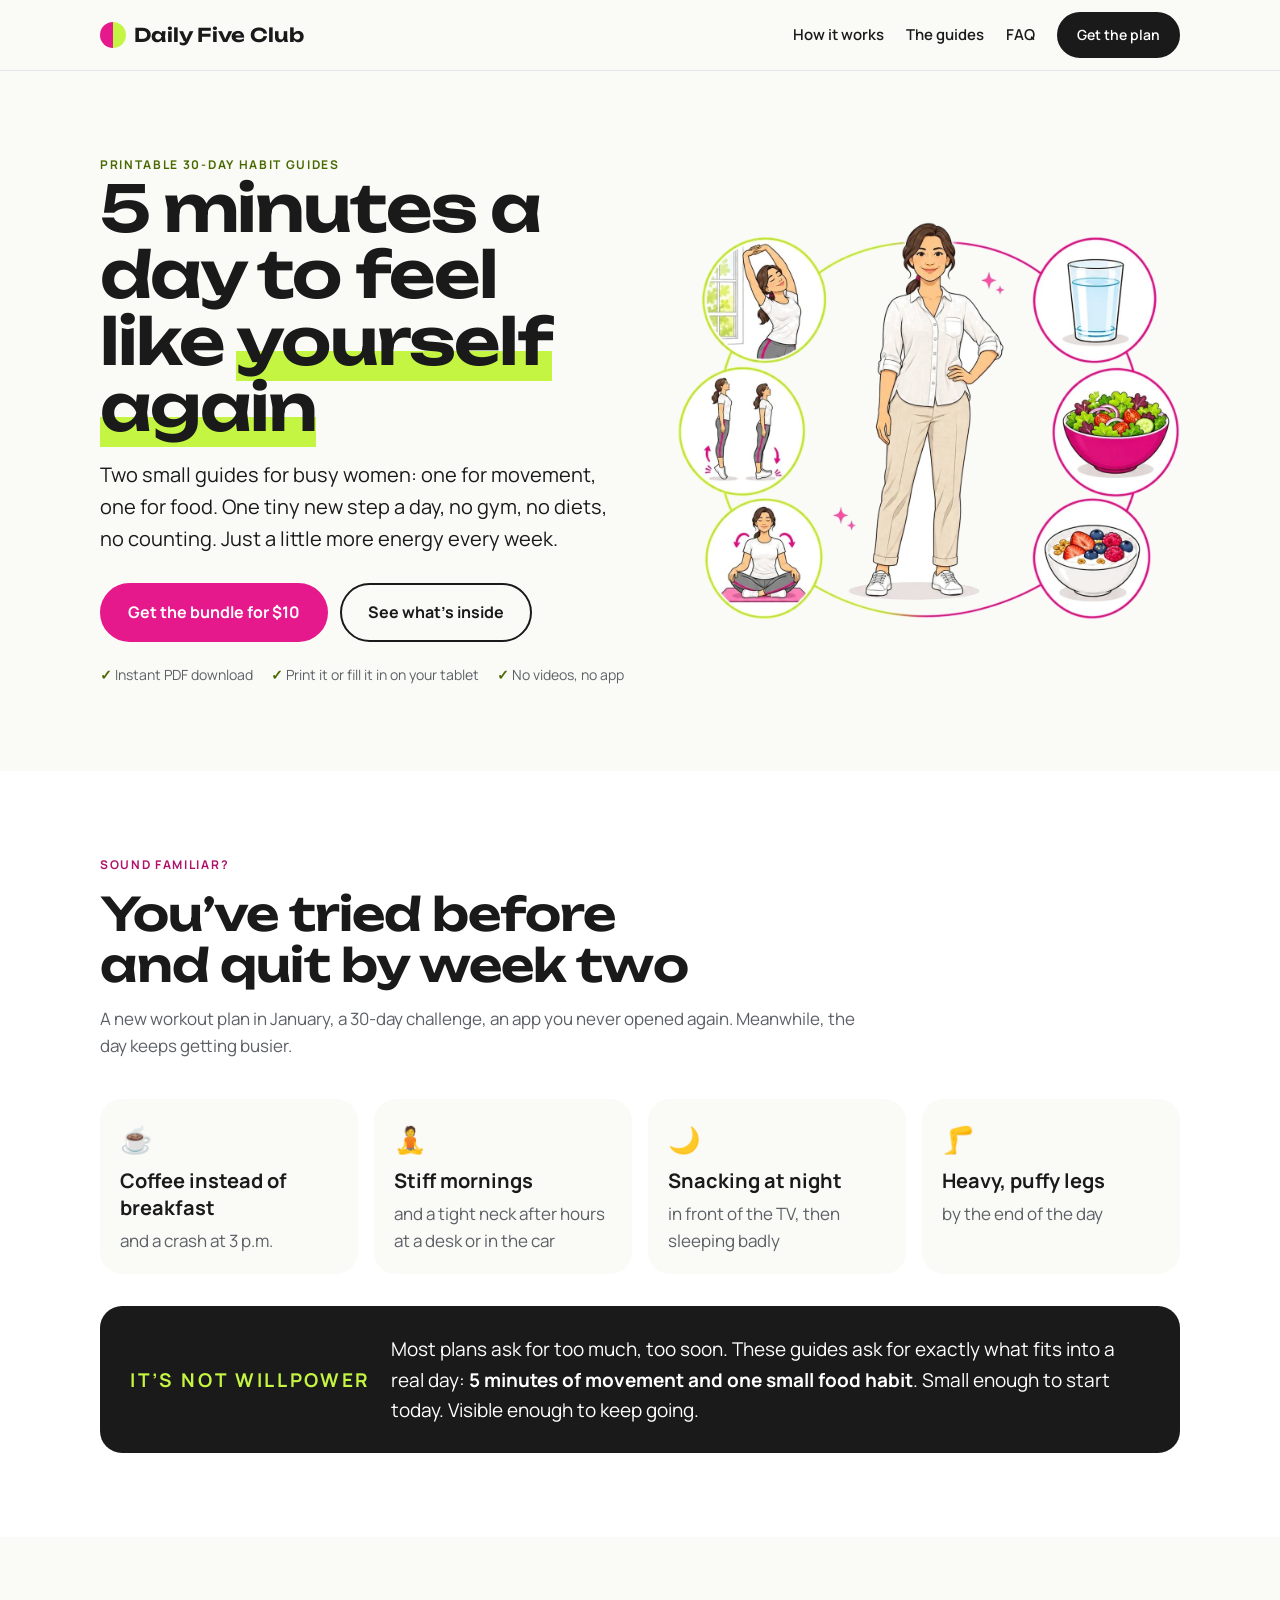
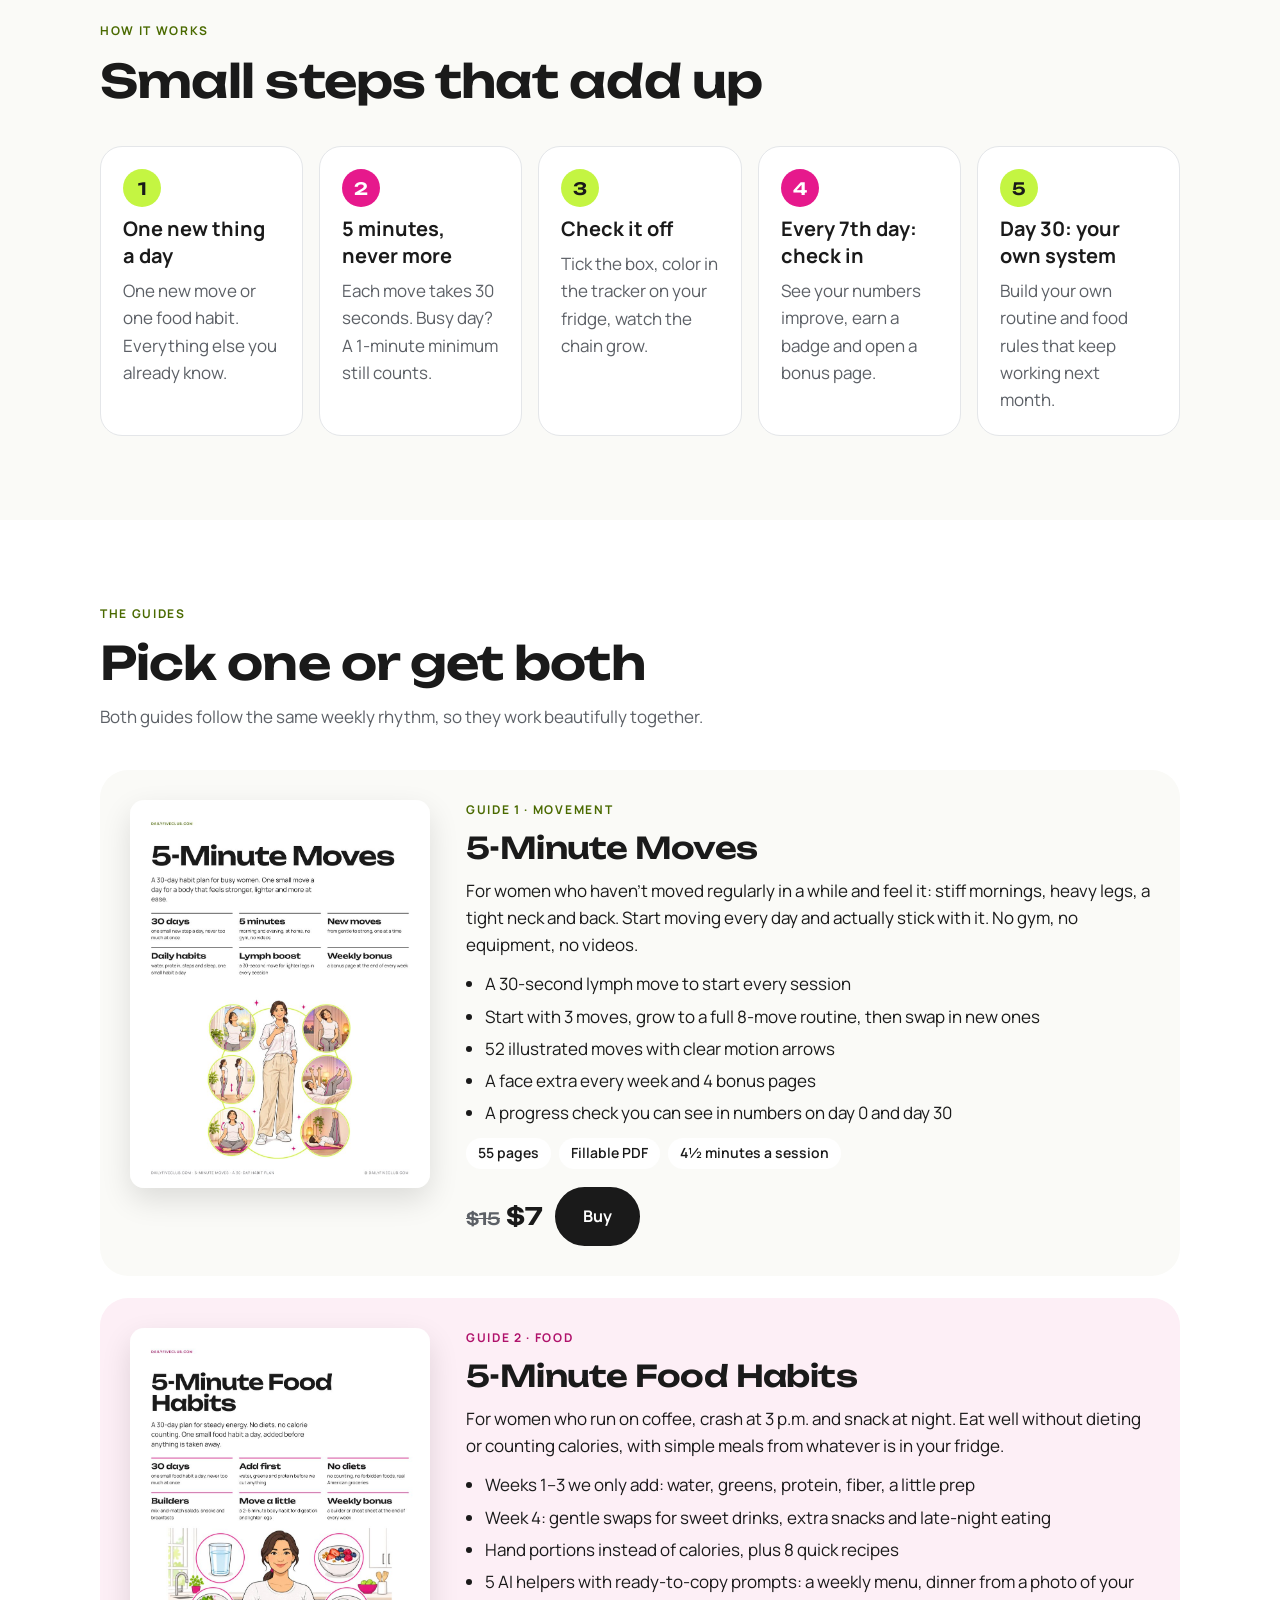
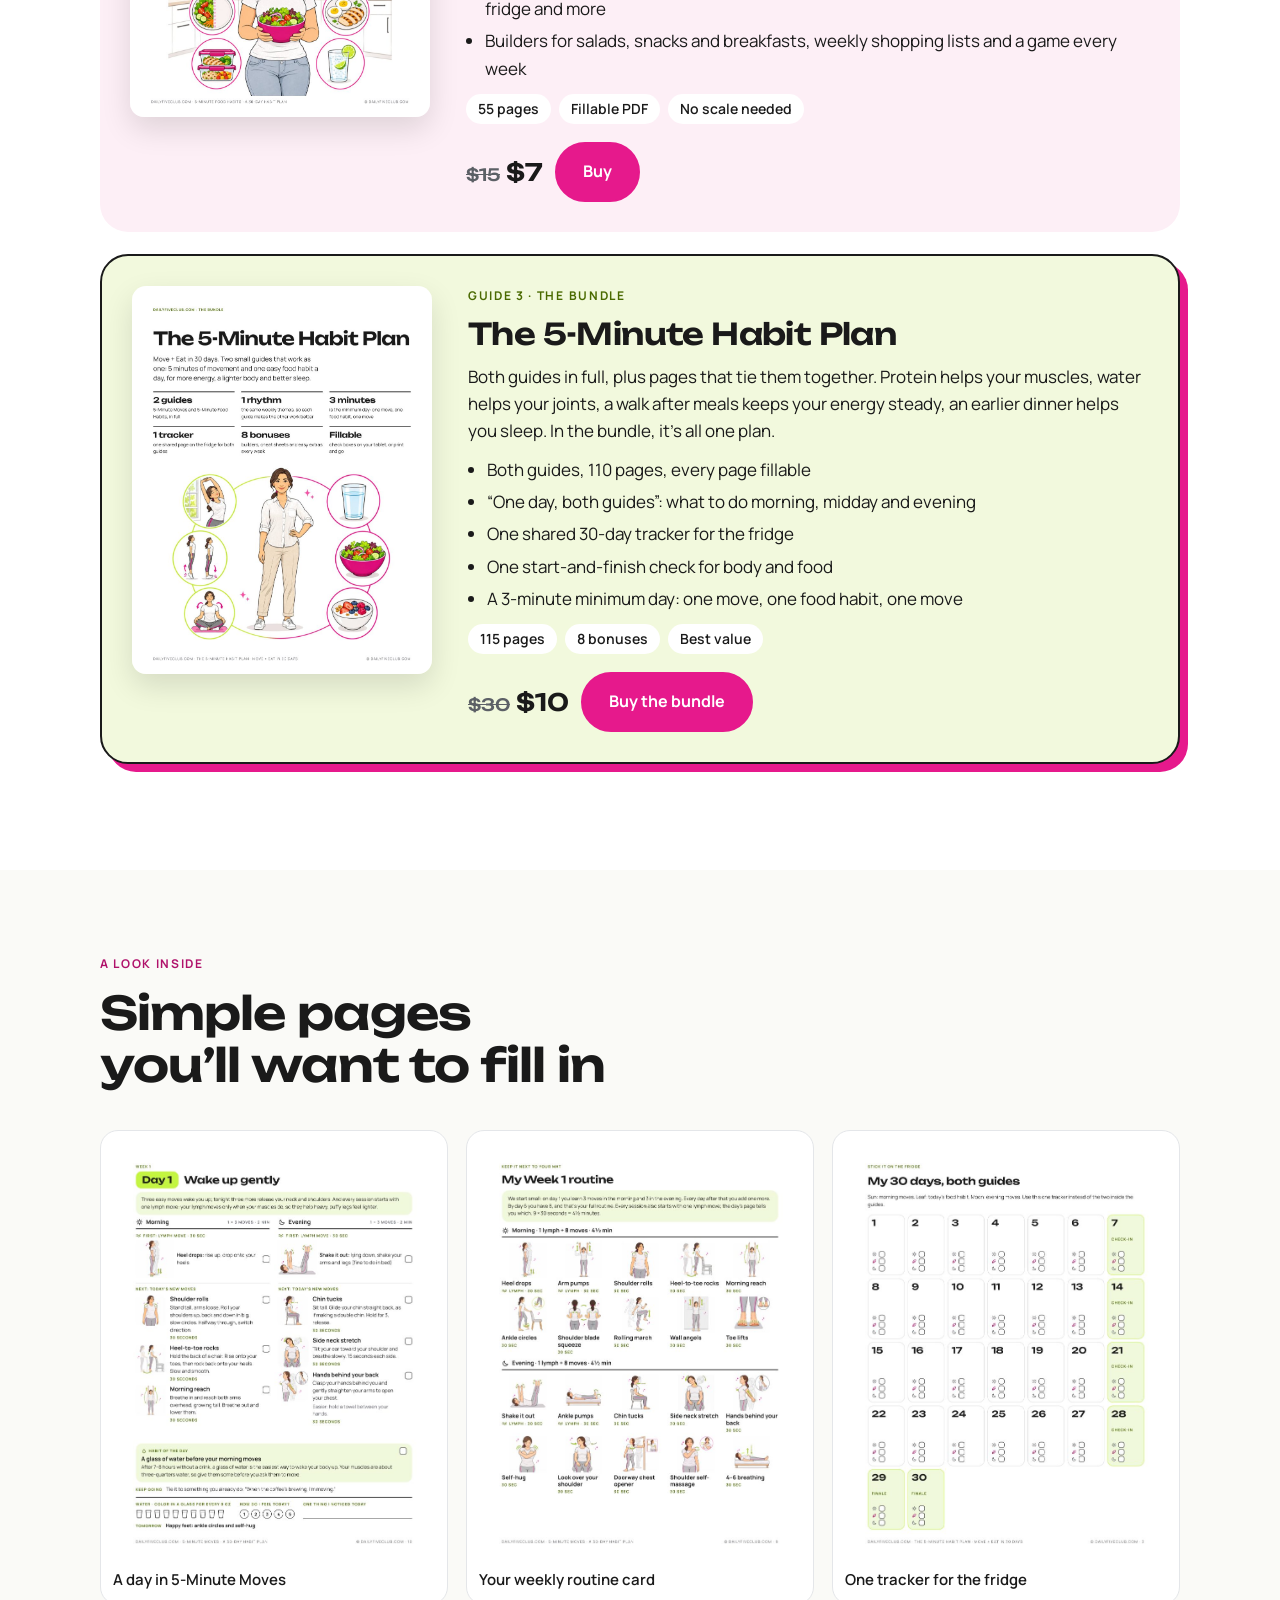
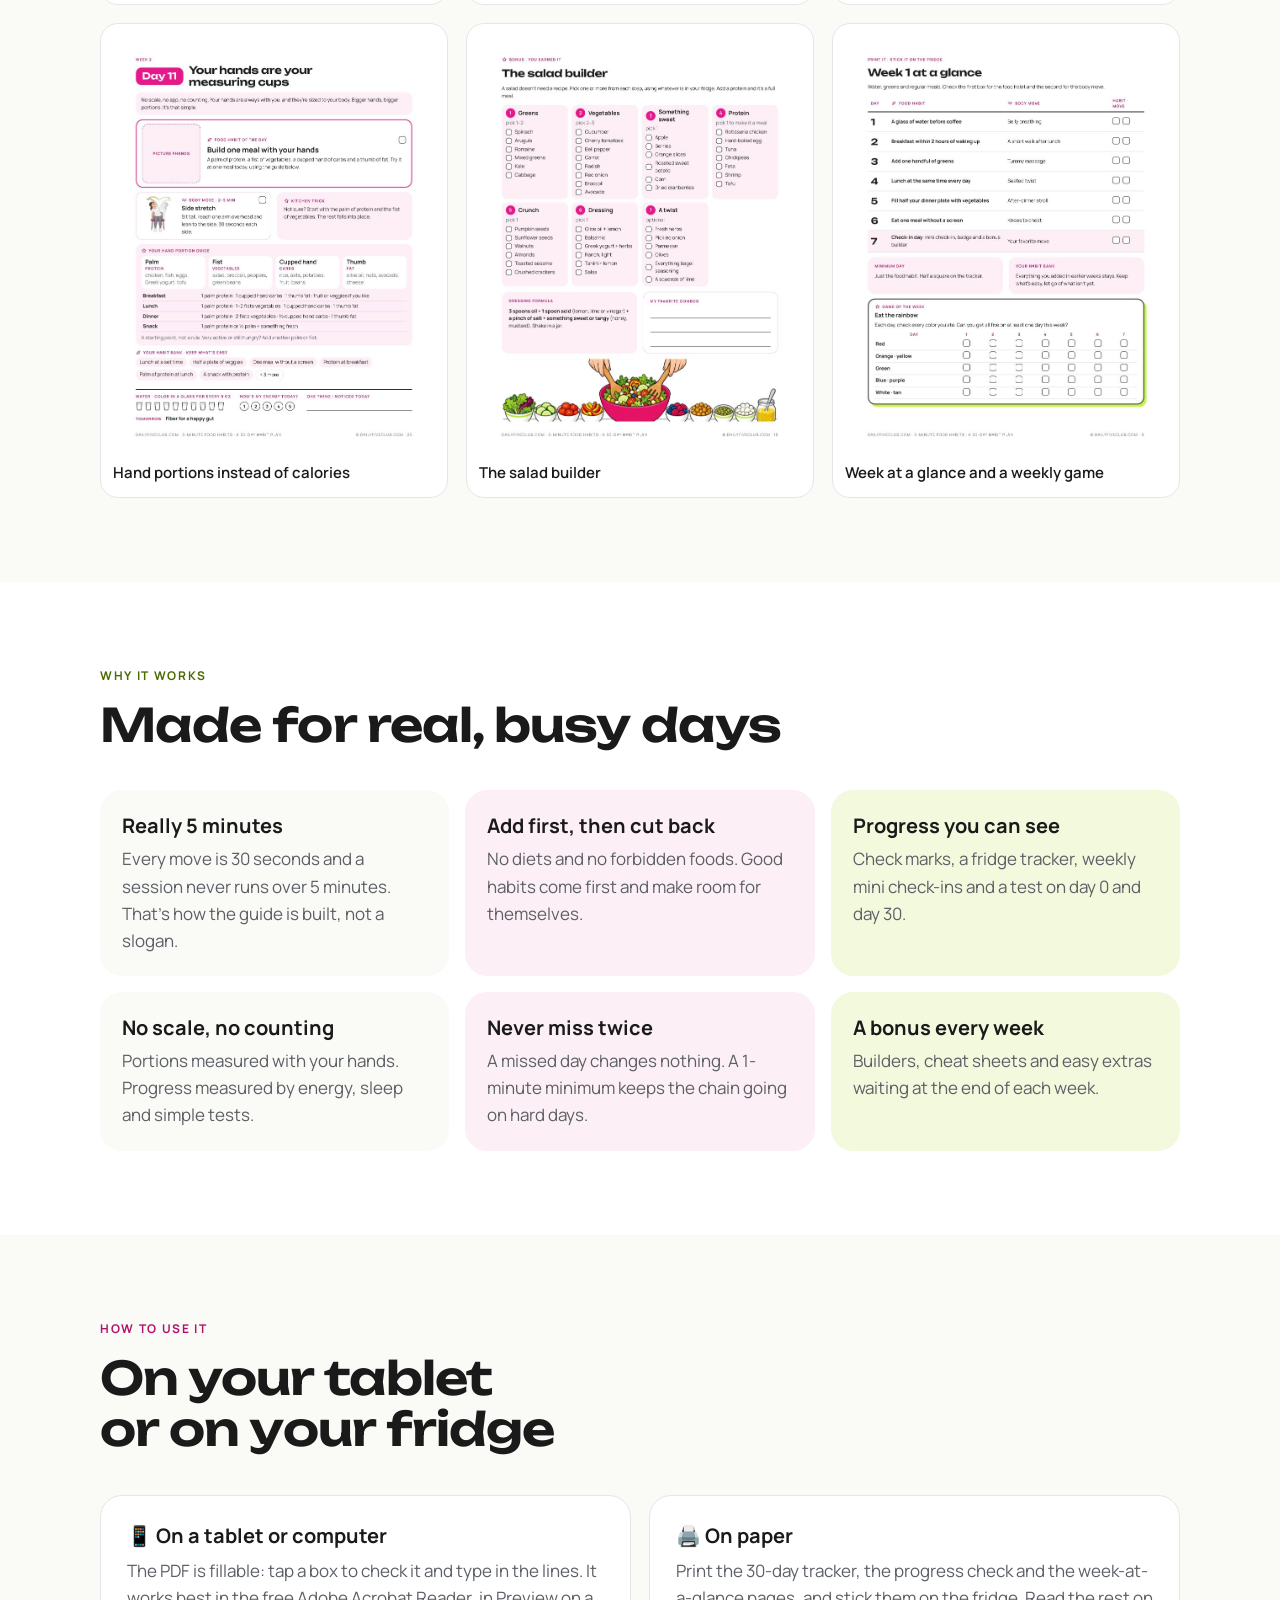
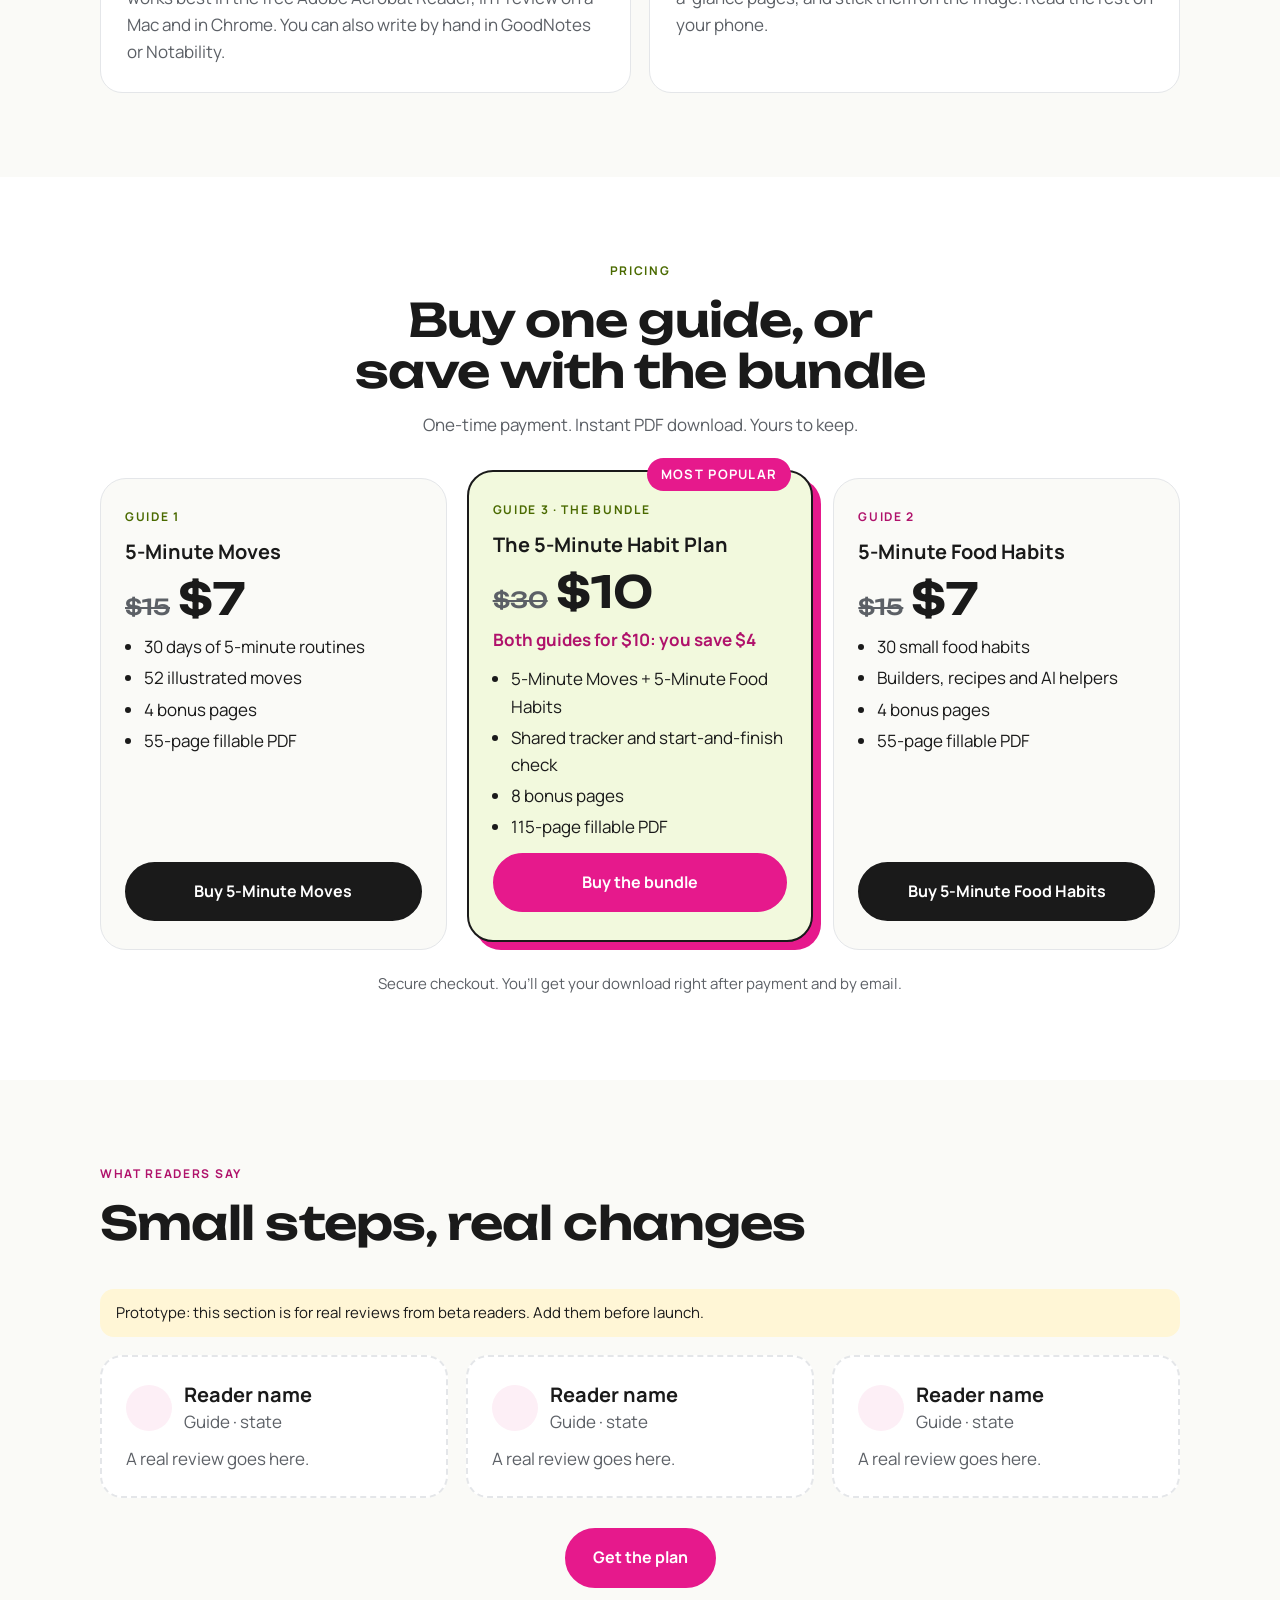
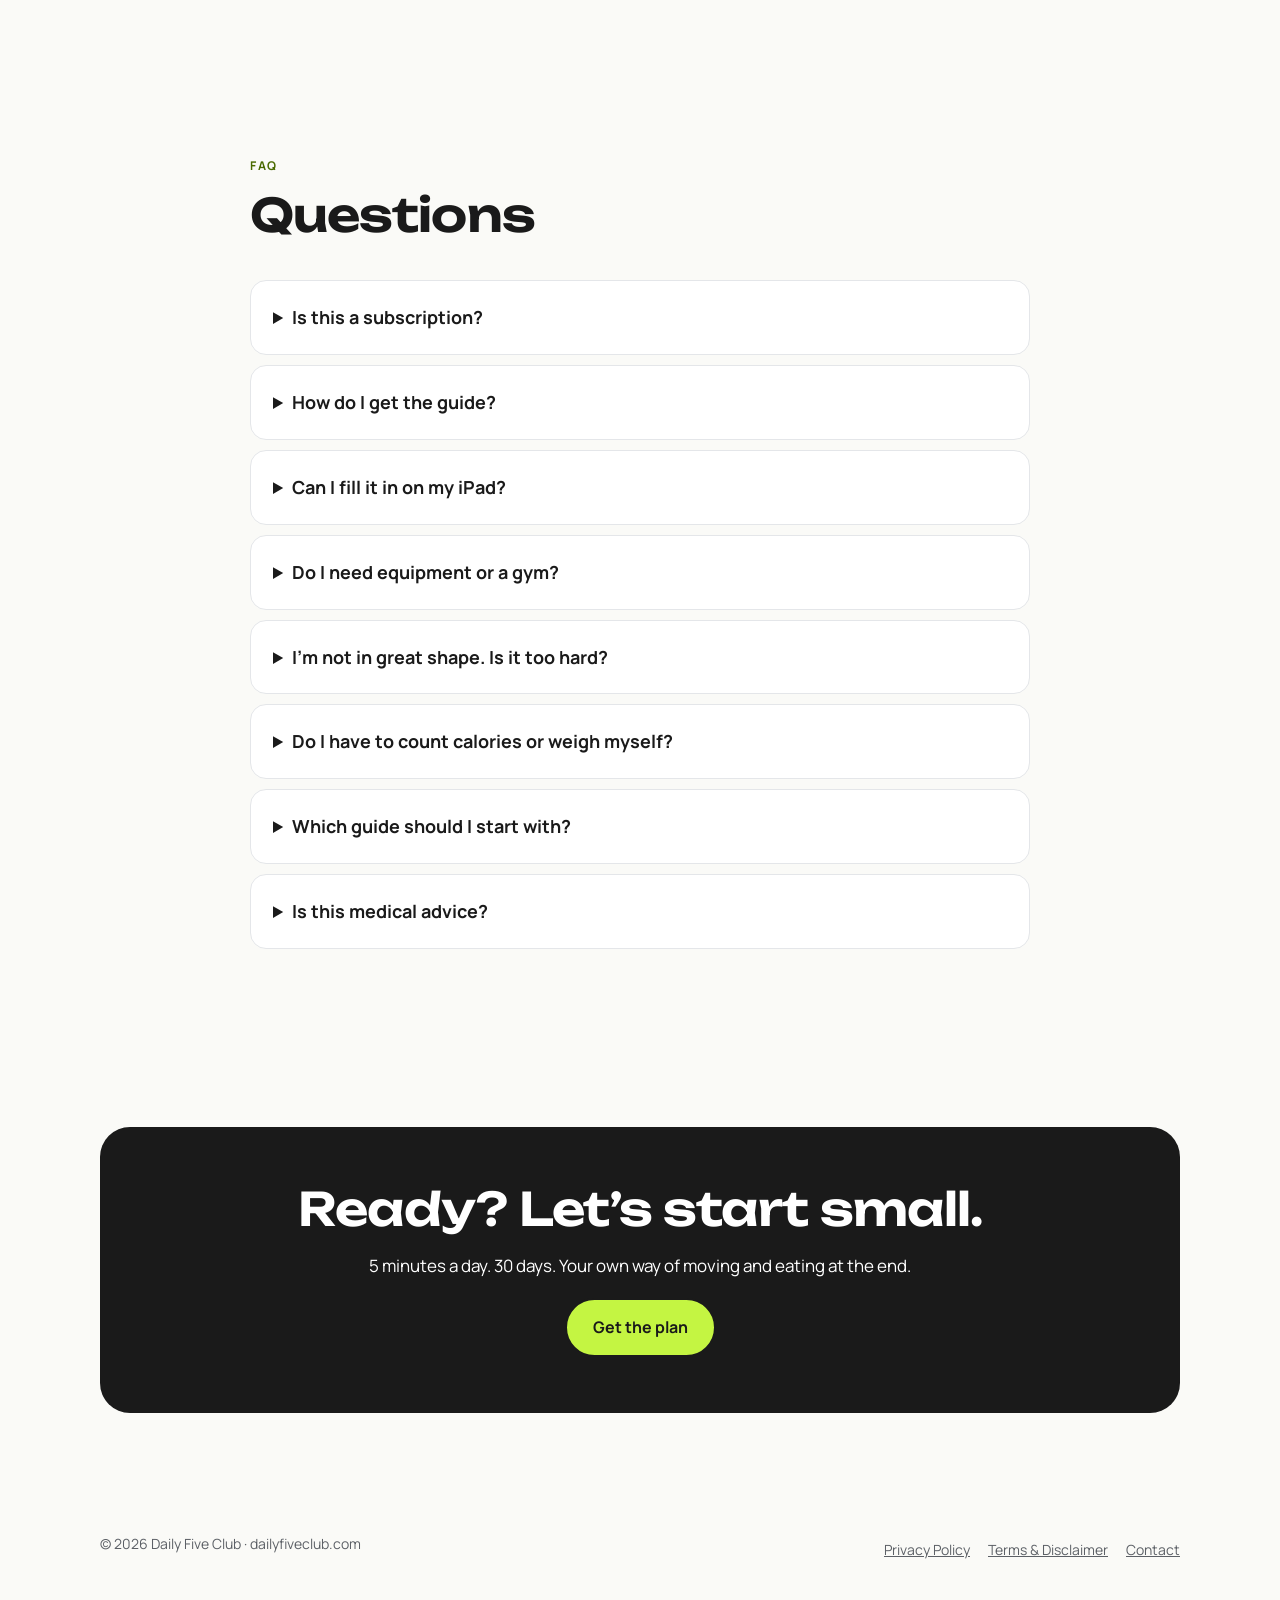
==== index.html @ 4fcf87f3 "Главная картинка на прозрачном фоне Co-Authored-By: Claude Opus 5.5 <noreply@anthropic.com>" ====
<!doctype html>
<html lang="en">
<head>
<meta charset="utf-8">
<meta name="viewport" content="width=device-width, initial-scale=1">
<title>Daily Five Club · 5 minutes a day to feel like yourself again</title>
<meta name="description" content="Printable 30-day habit guides for busy women: 5 minutes of movement and one small food habit a day. No gym, no diets, no counting. Instant PDF download.">
<meta property="og:title" content="Daily Five Club · 5 minutes a day, 30 days">
<meta property="og:description" content="Two small printable guides for busy women: one for movement, one for food. No gym, no diets, no counting.">
<meta property="og:image" content="https://dailyfiveclub.com/assets/hero.jpg">
<meta property="og:url" content="https://dailyfiveclub.com/">
<link rel="icon" href="data:image/svg+xml,%3Csvg xmlns='http://www.w3.org/2000/svg' viewBox='0 0 32 32'%3E%3Ccircle cx='16' cy='16' r='15' fill='%23C4F542'/%3E%3Cpath d='M16 1a15 15 0 0 1 0 30z' fill='%23E6198C'/%3E%3C/svg%3E">
<link rel="preconnect" href="https://fonts.googleapis.com">
<link href="https://fonts.googleapis.com/css2?family=Unbounded:wght@500;600&family=Manrope:wght@400;600;700&display=swap" rel="stylesheet">
<link rel="stylesheet" href="assets/site.css">
<script src="config.js"></script>
</head>
<body>

<header class="top">
 <div class="wrap">
  <a class="logo" href="./"><span class="dot"></span>Daily Five Club</a>
  <nav class="nav">
   <a href="#how">How it works</a>
   <a href="#guides">The guides</a>
   <a href="#faq">FAQ</a>
   <a class="btn" href="#pricing">Get the plan</a>
  </nav>
 </div>
</header>

<main>

<section class="hero">
 <div class="wrap">
  <div>
   <p class="r4">Printable 30-day habit guides</p>
   <h1>5 minutes a day to feel like <span>yourself again</span></h1>
   <p class="lead">Two small guides for busy women: one for movement, one for food. One tiny new step a day, no gym, no diets, no counting. Just a little more energy every week.</p>
   <div class="ctas">
    <a class="btn pink" href="#pricing">Get the bundle for $10</a>
    <a class="btn ghost" href="#guides">See what’s inside</a>
   </div>
   <div class="trust"><span>Instant PDF download</span><span>Print it or fill it in on your tablet</span><span>No videos, no app</span></div>
  </div>
  <img src="assets/hero.webp" alt="A smiling woman surrounded by small scenes: a morning stretch, heel drops, a glass of water, a salad and a yogurt bowl" width="1248" height="986" fetchpriority="high">
 </div>
</section>

<section class="pain">
 <div class="wrap">
  <div class="head">
   <p class="r4 pink">Sound familiar?</p>
   <h2 class="r1">You’ve tried before and quit by week two</h2>
   <p class="soft">A new workout plan in January, a 30-day challenge, an app you never opened again. Meanwhile, the day keeps getting busier.</p>
  </div>
  <div class="grid">
   <div class="pcard"><b>☕</b><p class="r2">Coffee instead of breakfast</p><p class="soft">and a crash at 3 p.m.</p></div>
   <div class="pcard"><b>🧘</b><p class="r2">Stiff mornings</p><p class="soft">and a tight neck after hours at a desk or in the car</p></div>
   <div class="pcard"><b>🌙</b><p class="r2">Snacking at night</p><p class="soft">in front of the TV, then sleeping badly</p></div>
   <div class="pcard"><b>🦵</b><p class="r2">Heavy, puffy legs</p><p class="soft">by the end of the day</p></div>
  </div>
  <div class="answer">
   <p class="r4">It’s not willpower</p>
   <p>Most plans ask for too much, too soon. These guides ask for exactly what fits into a real day: <b>5 minutes of movement and one small food habit</b>. Small enough to start today. Visible enough to keep going.</p>
  </div>
 </div>
</section>

<section id="how">
 <div class="wrap">
  <div class="head">
   <p class="r4">How it works</p>
   <h2 class="r1">Small steps that add up</h2>
  </div>
  <div class="steps">
   <div class="step"><span class="n">1</span><p class="r2">One new thing a day</p><p class="soft">One new move or one food habit. Everything else you already know.</p></div>
   <div class="step"><span class="n">2</span><p class="r2">5 minutes, never more</p><p class="soft">Each move takes 30 seconds. Busy day? A 1-minute minimum still counts.</p></div>
   <div class="step"><span class="n">3</span><p class="r2">Check it off</p><p class="soft">Tick the box, color in the tracker on your fridge, watch the chain grow.</p></div>
   <div class="step"><span class="n">4</span><p class="r2">Every 7th day: check in</p><p class="soft">See your numbers improve, earn a badge and open a bonus page.</p></div>
   <div class="step"><span class="n">5</span><p class="r2">Day 30: your own system</p><p class="soft">Build your own routine and food rules that keep working next month.</p></div>
  </div>
 </div>
</section>

<section class="guides" id="guides">
 <div class="wrap">
  <div class="head">
   <p class="r4">The guides</p>
   <h2 class="r1">Pick one or get both</h2>
   <p class="soft">Both guides follow the same weekly rhythm, so they work beautifully together.</p>
  </div>

  <article class="gcard">
   <img src="assets/cover-moves.jpg" alt="Cover of 5-Minute Moves" loading="lazy">
   <div class="body">
    <p class="r4">Guide 1 · Movement</p>
    <h3 class="r1 gtitle">5-Minute Moves</h3>
    <p>For women who haven’t moved regularly in a while and feel it: stiff mornings, heavy legs, a tight neck and back. Start moving every day and actually stick with it. No gym, no equipment, no videos.</p>
    <ul>
     <li>A 30-second lymph move to start every session</li>
     <li>Start with 3 moves, grow to a full 8-move routine, then swap in new ones</li>
     <li>52 illustrated moves with clear motion arrows</li>
     <li>A face extra every week and 4 bonus pages</li>
     <li>A progress check you can see in numbers on day 0 and day 30</li>
    </ul>
    <div class="meta"><span class="chip">55 pages</span><span class="chip">Fillable PDF</span><span class="chip">4½ minutes a session</span></div>
    <div class="actions"><span class="price"><s>$15</s>$7</span><a class="btn" href="#pricing">Buy</a></div>
   </div>
  </article>

  <article class="gcard food">
   <img src="assets/cover-food.jpg" alt="Cover of 5-Minute Food Habits" loading="lazy">
   <div class="body">
    <p class="r4 pink">Guide 2 · Food</p>
    <h3 class="r1 gtitle">5-Minute Food Habits</h3>
    <p>For women who run on coffee, crash at 3 p.m. and snack at night. Eat well without dieting or counting calories, with simple meals from whatever is in your fridge.</p>
    <ul>
     <li>Weeks 1–3 we only add: water, greens, protein, fiber, a little prep</li>
     <li>Week 4: gentle swaps for sweet drinks, extra snacks and late-night eating</li>
     <li>Hand portions instead of calories, plus 8 quick recipes</li>
     <li>5 AI helpers with ready-to-copy prompts: a weekly menu, dinner from a photo of your fridge and more</li>
     <li>Builders for salads, snacks and breakfasts, weekly shopping lists and a game every week</li>
    </ul>
    <div class="meta"><span class="chip">55 pages</span><span class="chip">Fillable PDF</span><span class="chip">No scale needed</span></div>
    <div class="actions"><span class="price"><s>$15</s>$7</span><a class="btn pink" href="#pricing">Buy</a></div>
   </div>
  </article>

  <article class="gcard bundle">
   <img src="assets/cover-bundle.jpg" alt="Cover of The 5-Minute Habit Plan bundle" loading="lazy">
   <div class="body">
    <p class="r4">Guide 3 · The bundle</p>
    <h3 class="r1 gtitle">The 5-Minute Habit Plan</h3>
    <p>Both guides in full, plus pages that tie them together. Protein helps your muscles, water helps your joints, a walk after meals keeps your energy steady, an earlier dinner helps you sleep. In the bundle, it’s all one plan.</p>
    <ul>
     <li>Both guides, 110 pages, every page fillable</li>
     <li>“One day, both guides”: what to do morning, midday and evening</li>
     <li>One shared 30-day tracker for the fridge</li>
     <li>One start-and-finish check for body and food</li>
     <li>A 3-minute minimum day: one move, one food habit, one move</li>
    </ul>
    <div class="meta"><span class="chip">115 pages</span><span class="chip">8 bonuses</span><span class="chip">Best value</span></div>
    <div class="actions"><span class="price"><s>$30</s>$10</span><a class="btn pink" href="#pricing">Buy the bundle</a></div>
   </div>
  </article>
 </div>
</section>

<section id="inside">
 <div class="wrap">
  <div class="head">
   <p class="r4 pink">A look inside</p>
   <h2 class="r1">Simple pages you’ll want to fill in</h2>
  </div>
  <div class="peek">
   <figure><img src="assets/page-moves-day.jpg" alt="A daily page from 5-Minute Moves" loading="lazy"><figcaption>A day in 5-Minute Moves</figcaption></figure>
   <figure><img src="assets/page-moves-card.jpg" alt="The weekly routine card" loading="lazy"><figcaption>Your weekly routine card</figcaption></figure>
   <figure><img src="assets/page-bundle-tracker.jpg" alt="The shared 30-day tracker" loading="lazy"><figcaption>One tracker for the fridge</figcaption></figure>
   <figure><img src="assets/page-food-hands.jpg" alt="Hand portion guide" loading="lazy"><figcaption>Hand portions instead of calories</figcaption></figure>
   <figure><img src="assets/page-food-salad.jpg" alt="The salad builder" loading="lazy"><figcaption>The salad builder</figcaption></figure>
   <figure><img src="assets/page-food-glance.jpg" alt="Week at a glance with a weekly game" loading="lazy"><figcaption>Week at a glance and a weekly game</figcaption></figure>
  </div>
 </div>
</section>

<section class="why">
 <div class="wrap">
  <div class="head">
   <p class="r4">Why it works</p>
   <h2 class="r1">Made for real, busy days</h2>
  </div>
  <div class="whygrid">
   <div class="wcard"><p class="r2">Really 5 minutes</p><p class="soft">Every move is 30 seconds and a session never runs over 5 minutes. That’s how the guide is built, not a slogan.</p></div>
   <div class="wcard"><p class="r2">Add first, then cut back</p><p class="soft">No diets and no forbidden foods. Good habits come first and make room for themselves.</p></div>
   <div class="wcard"><p class="r2">Progress you can see</p><p class="soft">Check marks, a fridge tracker, weekly mini check-ins and a test on day 0 and day 30.</p></div>
   <div class="wcard"><p class="r2">No scale, no counting</p><p class="soft">Portions measured with your hands. Progress measured by energy, sleep and simple tests.</p></div>
   <div class="wcard"><p class="r2">Never miss twice</p><p class="soft">A missed day changes nothing. A 1-minute minimum keeps the chain going on hard days.</p></div>
   <div class="wcard"><p class="r2">A bonus every week</p><p class="soft">Builders, cheat sheets and easy extras waiting at the end of each week.</p></div>
  </div>
 </div>
</section>

<section class="use">
 <div class="wrap">
  <div class="head">
   <p class="r4 pink">How to use it</p>
   <h2 class="r1">On your tablet or on your fridge</h2>
  </div>
  <div class="grid">
   <div class="card"><p class="r2">📱 On a tablet or computer</p><p class="soft">The PDF is fillable: tap a box to check it and type in the lines. It works best in the free Adobe Acrobat Reader, in Preview on a Mac and in Chrome. You can also write by hand in GoodNotes or Notability.</p></div>
   <div class="card"><p class="r2">🖨️ On paper</p><p class="soft">Print the 30-day tracker, the progress check and the week-at-a-glance pages, and stick them on the fridge. Read the rest on your phone.</p></div>
  </div>
 </div>
</section>

<section class="pricing" id="pricing">
 <div class="wrap">
  <div class="head center">
   <p class="r4">Pricing</p>
   <h2 class="r1">Buy one guide, or save with the bundle</h2>
   <p class="soft">One-time payment. Instant PDF download. Yours to keep.</p>
  </div>
  <div class="plans">
   <div class="plan">
    <p class="r4">Guide 1</p><p class="r2">5-Minute Moves</p>
    <p class="amount"><s>$15</s>$7</p>
    <ul><li>30 days of 5-minute routines</li><li>52 illustrated moves</li><li>4 bonus pages</li><li>55-page fillable PDF</li></ul>
    <a class="btn full buy" data-product="moves" href="#pricing">Buy 5-Minute Moves</a>
   </div>
   <div class="plan hit">
    <span class="badge">Most popular</span>
    <p class="r4">Guide 3 · The bundle</p><p class="r2">The 5-Minute Habit Plan</p>
    <p class="amount"><s>$30</s>$10</p>
    <p class="save">Both guides for $10: you save $4</p>
    <ul><li>5-Minute Moves + 5-Minute Food Habits</li><li>Shared tracker and start-and-finish check</li><li>8 bonus pages</li><li>115-page fillable PDF</li></ul>
    <a class="btn pink full buy" data-product="bundle" href="#pricing">Buy the bundle</a>
   </div>
   <div class="plan">
    <p class="r4 pink">Guide 2</p><p class="r2">5-Minute Food Habits</p>
    <p class="amount"><s>$15</s>$7</p>
    <ul><li>30 small food habits</li><li>Builders, recipes and AI helpers</li><li>4 bonus pages</li><li>55-page fillable PDF</li></ul>
    <a class="btn full buy" data-product="food" href="#pricing">Buy 5-Minute Food Habits</a>
   </div>
  </div>
  <p class="note" id="buy-note">Secure checkout. You’ll get your download right after payment and by email.</p>
 </div>
</section>

<section class="reviews" id="reviews">
 <div class="wrap">
  <div class="head">
   <p class="r4 pink">What readers say</p>
   <h2 class="r1">Small steps, real changes</h2>
  </div>
  <!-- ПРОТОТИП: сюда только настоящие отзывы читательниц (бета-тест). Выдуманные отзывы в США запрещены правилами FTC. -->
  <div class="proto">Prototype: this section is for real reviews from beta readers. Add them before launch.</div>
  <div class="grid">
   <div class="rcard"><div class="who"><span class="avatar"></span><div><p class="r2">Reader name</p><p class="soft">Guide · state</p></div></div><p class="soft">A real review goes here.</p></div>
   <div class="rcard"><div class="who"><span class="avatar"></span><div><p class="r2">Reader name</p><p class="soft">Guide · state</p></div></div><p class="soft">A real review goes here.</p></div>
   <div class="rcard"><div class="who"><span class="avatar"></span><div><p class="r2">Reader name</p><p class="soft">Guide · state</p></div></div><p class="soft">A real review goes here.</p></div>
  </div>
  <p class="center-cta"><a class="btn pink" href="#pricing">Get the plan</a></p>
 </div>
</section>

<section class="faq" id="faq">
 <div class="wrap narrow">
  <div class="head"><p class="r4">FAQ</p><h2 class="r1">Questions</h2></div>
  <details><summary>Is this a subscription?</summary><p>No. It’s a one-time payment. You download the PDF and it’s yours to keep.</p></details>
  <details><summary>How do I get the guide?</summary><p>Right after payment you’ll get a download link on screen and by email. Save the PDF to your phone, tablet or computer.</p></details>
  <details><summary>Can I fill it in on my iPad?</summary><p>Yes. Open the PDF in the free Adobe Acrobat Reader and tap any box to check it or any line to type. Prefer handwriting? Open it in GoodNotes or Notability.</p></details>
  <details><summary>Do I need equipment or a gym?</summary><p>No. A sturdy chair, a wall, a towel and a tennis ball are all you need.</p></details>
  <details><summary>I’m not in great shape. Is it too hard?</summary><p>It starts with three gentle moves and grows by one a day. Every strength move has an easier version, and the rule is simple: pain means stop.</p></details>
  <details><summary>Do I have to count calories or weigh myself?</summary><p>No. The food guide uses your hands to measure portions, and progress is measured by energy, sleep and simple tests. Weighing yourself is optional.</p></details>
  <details><summary>Which guide should I start with?</summary><p>If you want more energy and less stiffness, start with 5-Minute Moves. If your biggest struggle is food, start with 5-Minute Food Habits. If you want both, the bundle costs less than two guides.</p></details>
  <details><summary>Is this medical advice?</summary><p>No. If you have a health condition, an injury, diabetes or take medication, talk to your doctor before you start.</p></details>
 </div>
</section>

<section class="final">
 <div class="wrap">
  <div class="box">
   <h2 class="r1">Ready? Let’s start small.</h2>
   <p>5 minutes a day. 30 days. Your own way of moving and eating at the end.</p>
   <a class="btn lime" href="#pricing">Get the plan</a>
  </div>
 </div>
</section>

</main>

<footer class="foot">
 <div class="wrap">
  <p>© 2026 Daily Five Club · dailyfiveclub.com</p>
  <nav><a href="privacy/">Privacy Policy</a><a href="terms/">Terms &amp; Disclaimer</a><a id="contact" href="mailto:hello@dailyfiveclub.com">Contact</a></nav>
 </div>
</footer>

<script>
(function () {
  var cfg = window.DFC || { CHECKOUT: {} };
  document.querySelectorAll('.buy').forEach(function (b) {
    var url = cfg.CHECKOUT[b.dataset.product];
    if (url) { b.href = url; b.target = '_blank'; b.rel = 'noopener'; }
    else {
      b.addEventListener('click', function (e) {
        e.preventDefault();
        var n = document.getElementById('buy-note');
        n.textContent = 'Coming soon: checkout opens in a few days.';
        n.style.color = '#B0126B';
      });
    }
  });
  if (cfg.CONTACT) { var c = document.getElementById('contact'); c.href = 'mailto:' + cfg.CONTACT; }
})();
</script>
</body>
</html>
---- assets/site.css ----
/* Daily Five Club – лендинг. Роли: R1 Unbounded заголовки, R2 Manrope 700, R3 Manrope текст, R4 метка CAPS.
   Салатовый – движение, розовый – еда; вместе – бренд. */
:root {
  --ink: #1A1A1A; --soft: #5C6066; --line: #E4E6E9; --paper: #FFFFFF; --bg: #FAFAF7;
  --lime: #C4F542; --lime-tint: #F2F9DD; --lime-label: #4A6A00;
  --pink: #E6198C; --pink-tint: #FDEFF6; --pink-label: #B0126B;
  --display: 'Unbounded', 'Helvetica Neue', Arial, sans-serif;
  --body: 'Manrope', 'Helvetica Neue', Arial, sans-serif;
  --r: 22px; --wrap: 1120px;
  color-scheme: light;
}
* { box-sizing: border-box; }
html { scroll-behavior: smooth; }
body { margin: 0; background: var(--bg); color: var(--ink); font-family: var(--body); font-size: 17px; line-height: 1.6; }
img { max-width: 100%; height: auto; display: block; }
a { color: inherit; }
h1, h2, h3, p, ul, ol { margin: 0; }
.wrap { max-width: var(--wrap); margin: 0 auto; padding-left: 20px; padding-right: 20px; }
section { padding-top: 84px; padding-bottom: 84px; }

.r1 { font-family: var(--display); font-weight: 600; font-size: clamp(30px, 4.4vw, 46px); line-height: 1.12; letter-spacing: -0.02em; text-wrap: balance; }
.r2 { font-weight: 700; font-size: 20px; line-height: 1.35; }
.r4 { font-size: 12px; font-weight: 700; letter-spacing: .14em; text-transform: uppercase; color: var(--lime-label); }
.r4.pink { color: var(--pink-label); }
.soft { color: var(--soft); }
.head { display: flex; flex-direction: column; gap: 14px; margin-bottom: 40px; max-width: 760px; }

/* кнопки */
.btn { display: inline-flex; align-items: center; justify-content: center; gap: 8px; border-radius: 999px; padding: 15px 26px; font-weight: 700; font-size: 16px; text-decoration: none; border: 2px solid var(--ink); cursor: pointer; transition: transform .15s ease, box-shadow .15s ease; background: var(--ink); color: var(--paper); font-family: var(--body); }
.btn:hover { transform: translateY(-2px); box-shadow: 4px 4px 0 var(--lime); }
.btn.ghost { background: transparent; color: var(--ink); }
.btn.lime { background: var(--lime); color: var(--ink); }
.btn.pink { background: var(--pink); color: var(--paper); border-color: var(--pink); }
.btn.pink:hover { box-shadow: 4px 4px 0 var(--ink); }
.btn.full { width: 100%; }

/* шапка */
.top { position: sticky; top: 0; z-index: 20; background: rgba(250,250,247,.92); backdrop-filter: blur(8px); border-bottom: 1px solid var(--line); }
.top .wrap { display: flex; align-items: center; justify-content: space-between; gap: 16px; padding-top: 12px; padding-bottom: 12px; }
.logo { font-family: var(--display); font-weight: 600; font-size: 19px; text-decoration: none; display: inline-flex; align-items: center; gap: 8px; }
.logo .dot { width: 26px; height: 26px; border-radius: 50%; background: conic-gradient(var(--lime) 0 50%, var(--pink) 50% 100%); display: inline-block; }
.nav { display: flex; gap: 22px; align-items: center; }
.nav a { text-decoration: none; font-weight: 600; font-size: 15px; }
.nav .btn { padding: 10px 18px; font-size: 14px; }
@media (max-width: 820px) { .nav a:not(.btn) { display: none; } }

/* первый экран */
.hero .wrap { display: grid; grid-template-columns: 1.05fr 1fr; gap: 48px; align-items: center; }
.hero h1 { font-family: var(--display); font-weight: 600; font-size: clamp(38px, 5.6vw, 64px); line-height: 1.04; letter-spacing: -0.03em; }
.hero h1 span { background: linear-gradient(transparent 62%, var(--lime) 62%); }
.hero .lead { font-size: 20px; margin-top: 18px; }
.hero .ctas { display: flex; flex-wrap: wrap; gap: 12px; margin-top: 28px; }
.trust { display: flex; flex-wrap: wrap; gap: 8px 18px; margin-top: 22px; font-size: 14px; color: var(--soft); }
.trust span::before { content: "✓ "; color: var(--lime-label); font-weight: 700; }
@media (max-width: 860px) { .hero .wrap { grid-template-columns: 1fr; } }

/* боль */
.pain { background: var(--paper); }
.pain .grid { display: grid; grid-template-columns: repeat(4, 1fr); gap: 16px; }
.pcard { background: var(--bg); border-radius: var(--r); padding: 20px; display: flex; flex-direction: column; gap: 6px; }
.pcard b { font-size: 26px; }
.answer { margin-top: 32px; background: var(--ink); color: var(--paper); border-radius: var(--r); padding: 28px 30px; display: grid; grid-template-columns: auto 1fr; gap: 20px; align-items: center; }
.answer .r4 { color: var(--lime); }
.answer p { font-size: 19px; }
@media (max-width: 860px) { .pain .grid { grid-template-columns: 1fr 1fr; } .answer { grid-template-columns: 1fr; } }

/* как устроено */
.steps { display: grid; grid-template-columns: repeat(5, 1fr); gap: 16px; counter-reset: s; }
.step { background: var(--paper); border-radius: var(--r); padding: 22px; display: flex; flex-direction: column; gap: 8px; border: 1.5px solid var(--line); }
.step .n { width: 38px; height: 38px; border-radius: 50%; background: var(--lime); display: grid; place-items: center; font-family: var(--display); font-weight: 600; }
.step:nth-child(even) .n { background: var(--pink); color: var(--paper); }
@media (max-width: 980px) { .steps { grid-template-columns: 1fr 1fr; } }
@media (max-width: 560px) { .steps, .pain .grid { grid-template-columns: 1fr; } }

/* гайды */
.guides { background: var(--paper); }
.gcard { display: grid; grid-template-columns: 300px 1fr; gap: 36px; align-items: start; padding: 30px; border-radius: 28px; background: var(--bg); margin-bottom: 22px; }
.gcard.food { background: var(--pink-tint); }
.gcard.bundle { background: var(--lime-tint); border: 2.5px solid var(--ink); box-shadow: 8px 8px 0 var(--pink); }
.gcard img { border-radius: 14px; box-shadow: 0 12px 30px rgba(0,0,0,.12); }
.gcard .body { display: flex; flex-direction: column; gap: 12px; }
.gcard ul { padding-left: 1.1em; display: flex; flex-direction: column; gap: 5px; }
.gcard .meta { display: flex; flex-wrap: wrap; gap: 8px; }
.chip { background: var(--paper); border-radius: 999px; padding: 4px 12px; font-size: 14px; font-weight: 600; }
.gcard .actions { display: flex; flex-wrap: wrap; gap: 12px; align-items: center; margin-top: 6px; }
.gcard .price { font-family: var(--display); font-weight: 600; font-size: 24px; }
.gcard .price s { color: var(--soft); font-size: 17px; margin-right: 6px; font-weight: 500; }
@media (max-width: 820px) { .gcard { grid-template-columns: 1fr; } .gcard img { max-width: 280px; } }

/* внутри */
.peek { display: grid; grid-template-columns: repeat(3, 1fr); gap: 18px; }
.peek figure { margin: 0; background: var(--paper); border-radius: 18px; padding: 12px; border: 1.5px solid var(--line); display: flex; flex-direction: column; gap: 8px; }
.peek img { border-radius: 10px; }
.peek figcaption { font-size: 15px; font-weight: 600; }
@media (max-width: 820px) { .peek { grid-template-columns: 1fr 1fr; } }

/* почему работает */
.why { background: var(--paper); }
.whygrid { display: grid; grid-template-columns: repeat(3, 1fr); gap: 16px; }
.wcard { border-radius: var(--r); padding: 22px; background: var(--bg); display: flex; flex-direction: column; gap: 6px; }
.wcard:nth-child(3n+2) { background: var(--pink-tint); }
.wcard:nth-child(3n) { background: var(--lime-tint); }
@media (max-width: 820px) { .whygrid { grid-template-columns: 1fr; } }

/* как пользоваться */
.use .grid { display: grid; grid-template-columns: 1fr 1fr; gap: 18px; }
.use .card { background: var(--paper); border-radius: var(--r); padding: 26px; border: 1.5px solid var(--line); display: flex; flex-direction: column; gap: 8px; }
@media (max-width: 720px) { .use .grid { grid-template-columns: 1fr; } }

/* цены */
.pricing { background: var(--paper); }
.plans { display: grid; grid-template-columns: repeat(3, 1fr); gap: 20px; align-items: stretch; }
.plan { position: relative; border-radius: 26px; padding: 28px 24px; background: var(--bg); border: 1.5px solid var(--line); display: flex; flex-direction: column; gap: 12px; }
.plan.hit { background: var(--lime-tint); border: 2.5px solid var(--ink); box-shadow: 8px 8px 0 var(--pink); transform: translateY(-8px); }
.badge { position: absolute; top: -14px; right: 20px; background: var(--pink); color: var(--paper); font-weight: 700; font-size: 13px; letter-spacing: .1em; text-transform: uppercase; padding: 6px 14px; border-radius: 999px; }
.plan .amount { font-family: var(--display); font-weight: 600; font-size: 44px; line-height: 1; }
.plan .amount s { font-size: 22px; color: var(--soft); font-weight: 500; margin-right: 8px; }
.plan ul { padding-left: 1.1em; display: flex; flex-direction: column; gap: 4px; flex: 1; }
.plan .save { font-weight: 700; color: var(--pink-label); }
.note { margin-top: 22px; text-align: center; color: var(--soft); font-size: 15px; }
@media (max-width: 900px) { .plans { grid-template-columns: 1fr; } .plan.hit { transform: none; } }

/* отзывы */
.reviews .grid { display: grid; grid-template-columns: repeat(3, 1fr); gap: 18px; }
.rcard { background: var(--paper); border-radius: var(--r); padding: 24px; border: 2px dashed var(--line); display: flex; flex-direction: column; gap: 10px; }
.rcard .who { display: flex; gap: 12px; align-items: center; }
.avatar { width: 46px; height: 46px; border-radius: 50%; background: var(--pink-tint); }
.proto { background: #FFF6D6; border-radius: 14px; padding: 12px 16px; font-size: 15px; margin-bottom: 18px; }
@media (max-width: 820px) { .reviews .grid { grid-template-columns: 1fr; } }

/* FAQ */
.faq details { background: var(--paper); border-radius: 16px; padding: 18px 22px; margin-bottom: 10px; border: 1.5px solid var(--line); }
.faq summary { font-weight: 700; cursor: pointer; font-size: 18px; }
.faq details p { margin-top: 10px; color: var(--soft); }

/* финал и подвал */
.final { text-align: center; }
.final .box { background: var(--ink); color: var(--paper); border-radius: 30px; padding: 56px 28px; display: flex; flex-direction: column; align-items: center; gap: 18px; }
.final .r1 { color: var(--paper); }
.foot { padding: 36px 0 48px; font-size: 14px; color: var(--soft); }
.foot .wrap { display: flex; flex-wrap: wrap; justify-content: space-between; gap: 14px; }
.foot nav { display: flex; gap: 18px; flex-wrap: wrap; }

/* юридические страницы */
.legal { padding-top: 48px; }
.legal .wrap { max-width: 780px; }
.legal h1 { font-family: var(--display); font-weight: 600; font-size: 36px; margin-bottom: 8px; }
.legal h2 { font-size: 20px; margin-top: 28px; margin-bottom: 8px; }
.legal p, .legal li { color: #2E3135; margin-bottom: 10px; }
.tbd { background: #FFF6D6; padding: 0 4px; border-radius: 4px; }
.gtitle { font-size: 30px; }
.head.center { margin-left: auto; margin-right: auto; text-align: center; align-items: center; }
.center-cta { text-align: center; margin-top: 30px; }
.wrap.narrow { max-width: 820px; }

/* адаптив – доводка 12.11 */
.logo, .nav .btn, .btn { white-space: nowrap; }
@media (max-width: 420px) {
  .logo { font-size: 16px; gap: 6px; }
  .logo .dot { width: 22px; height: 22px; }
  .nav .btn { padding: 9px 14px; font-size: 13px; }
  .gcard { padding: 22px 18px; }
  .btn { white-space: normal; text-align: center; } .nav .btn { white-space: nowrap; }
}
@media (max-width: 1100px) and (min-width: 721px) {
  .steps { grid-template-columns: repeat(6, 1fr); }
  .step { grid-column: span 2; }
  .step:nth-child(4) { grid-column: 2 / 4; }
  .step:nth-child(5) { grid-column: 4 / 6; }
}
@media (max-width: 720px) and (min-width: 561px) {
  .steps { grid-template-columns: 1fr 1fr; }
  .step:nth-child(5) { grid-column: 1 / -1; }
}
@media (max-width: 820px) and (min-width: 561px) { .whygrid { grid-template-columns: 1fr 1fr; } }
@media (max-width: 900px) { .plans { max-width: 560px; margin-left: auto; margin-right: auto; } }
.foot nav a { padding: 6px 0; display: inline-block; }
.faq summary { padding: 4px 0; }
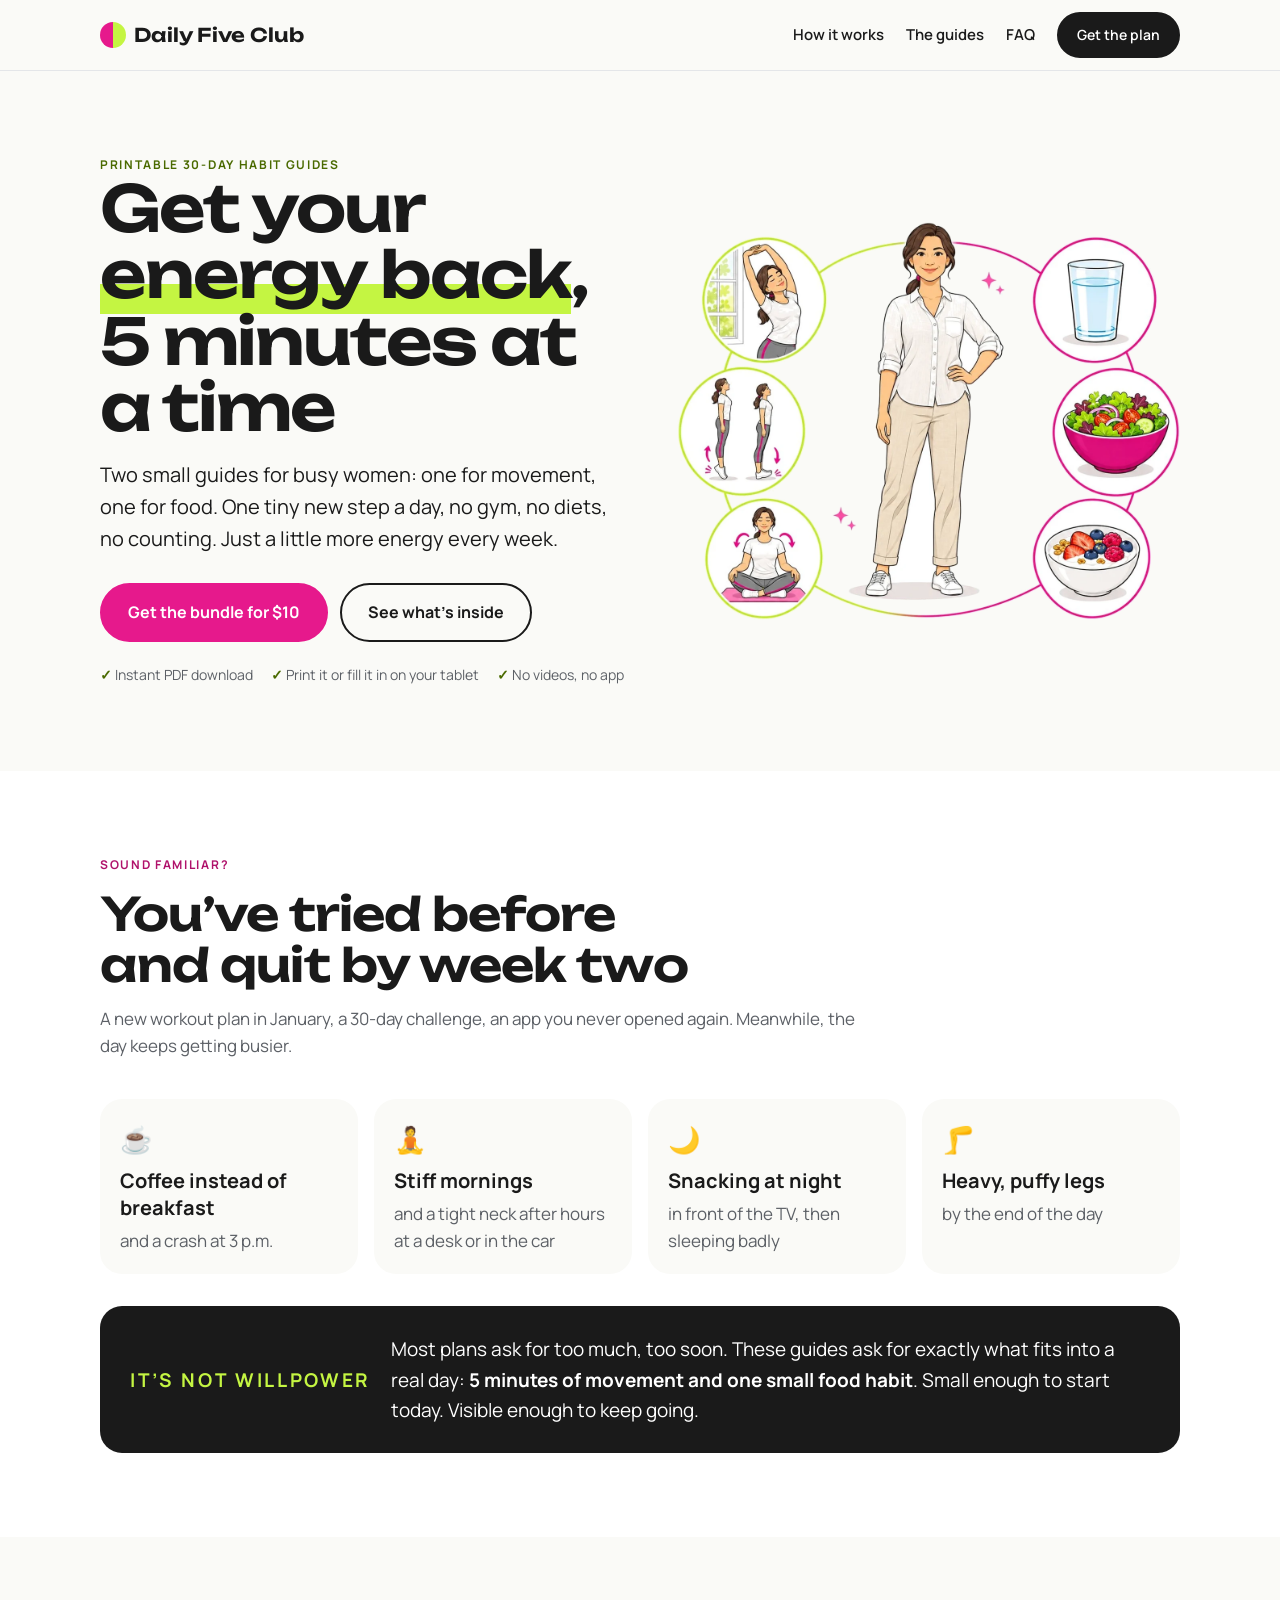
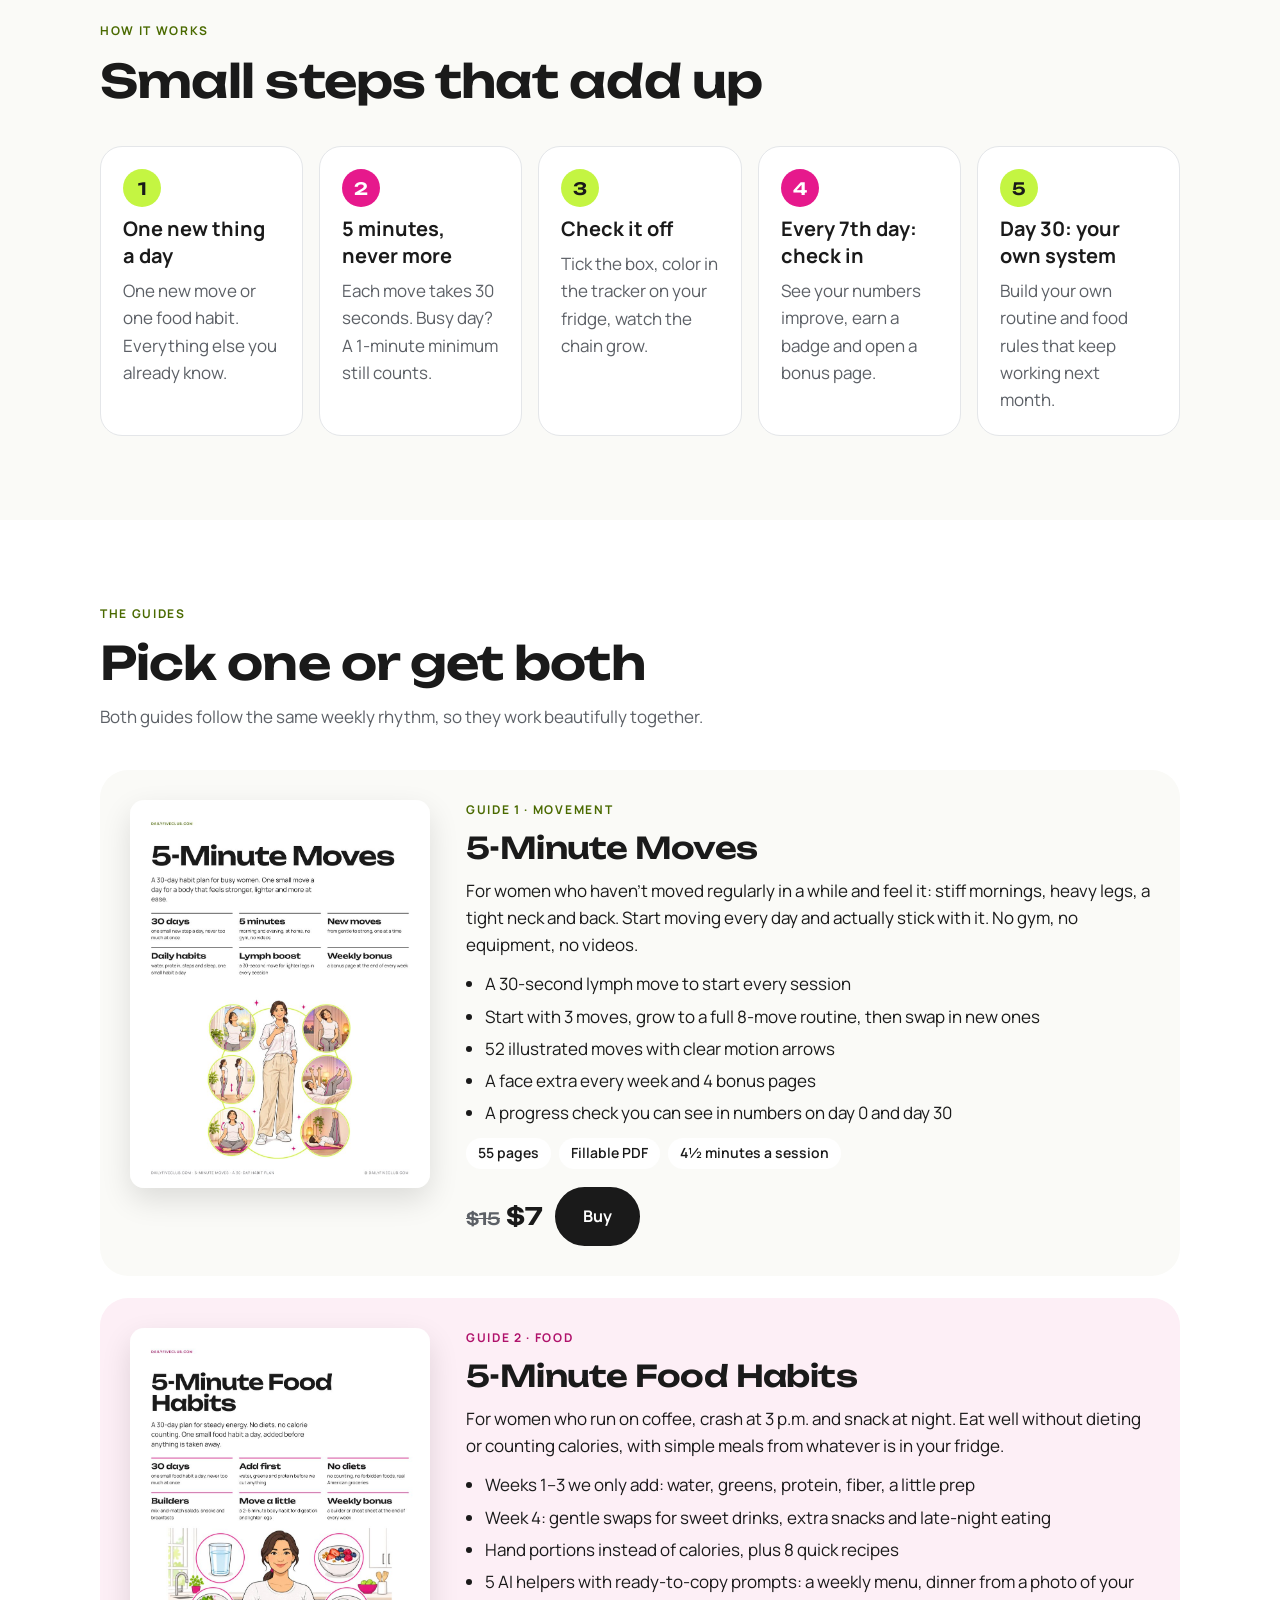
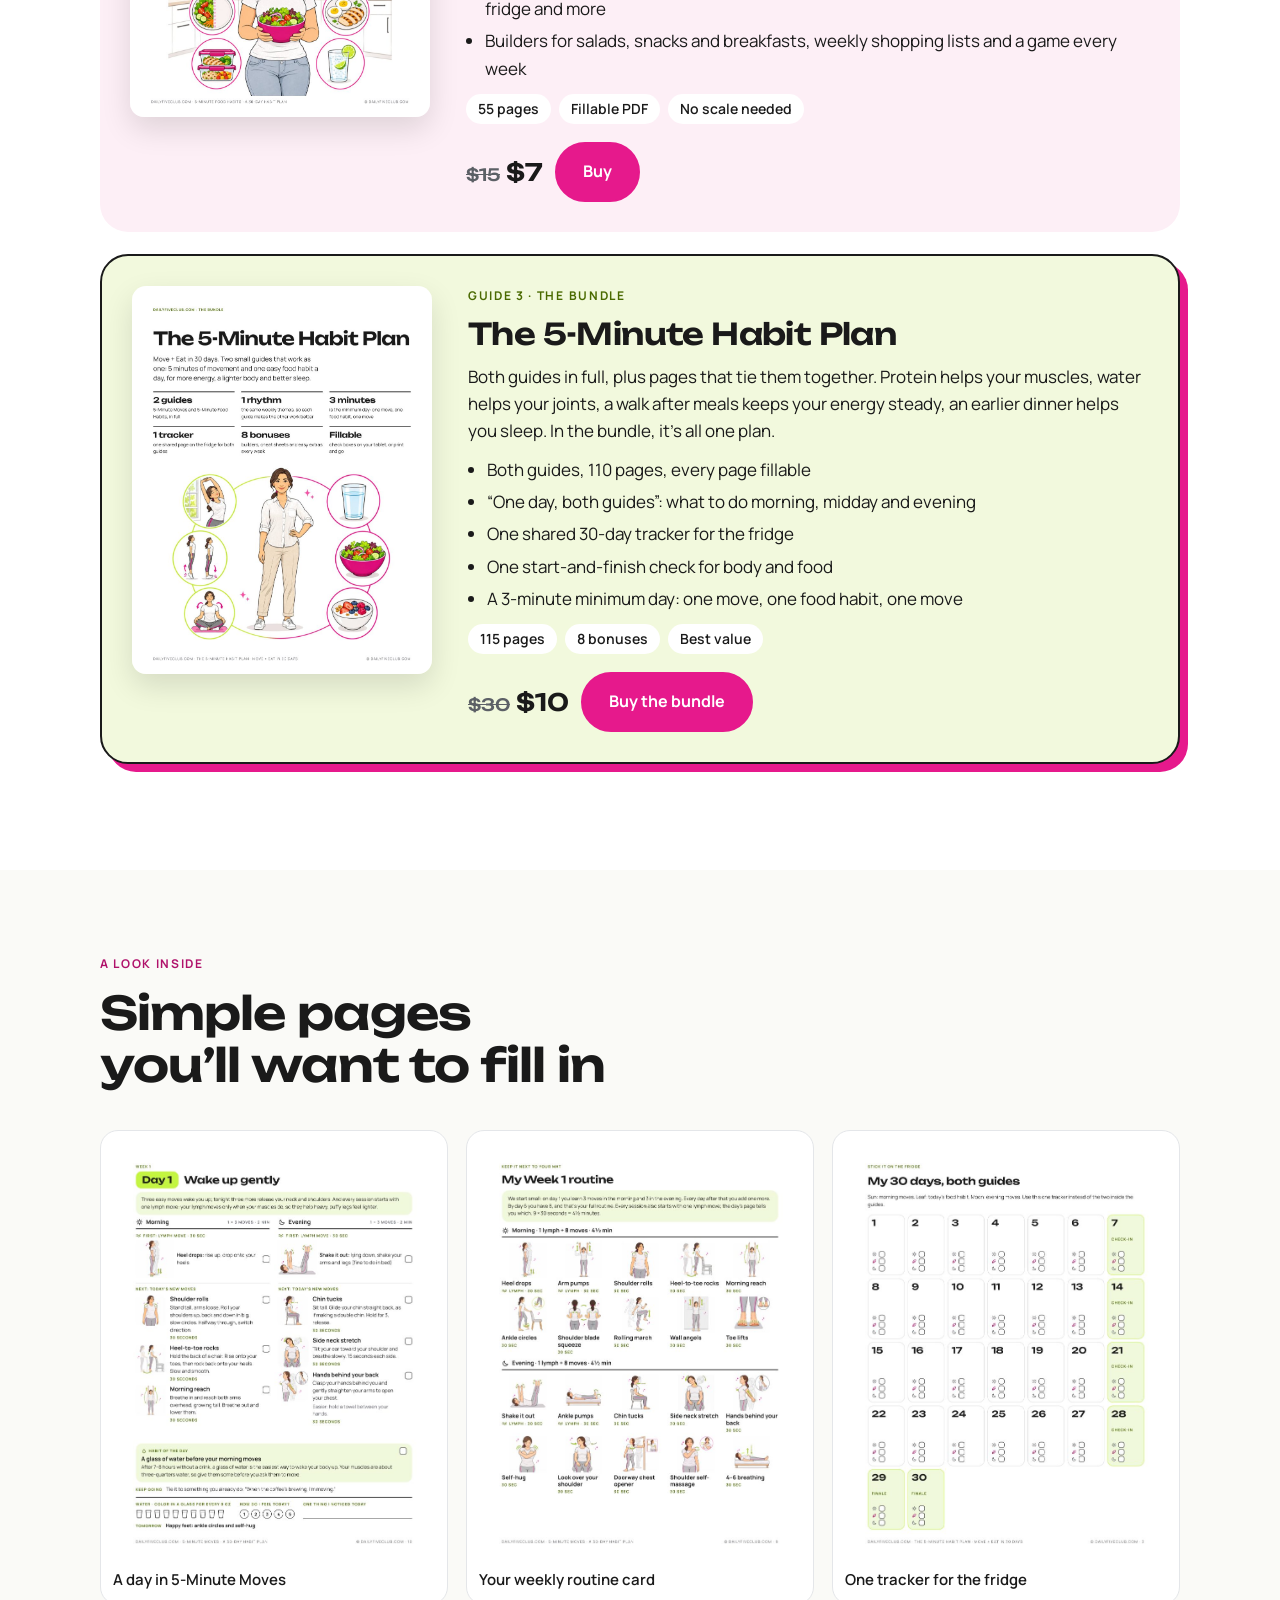
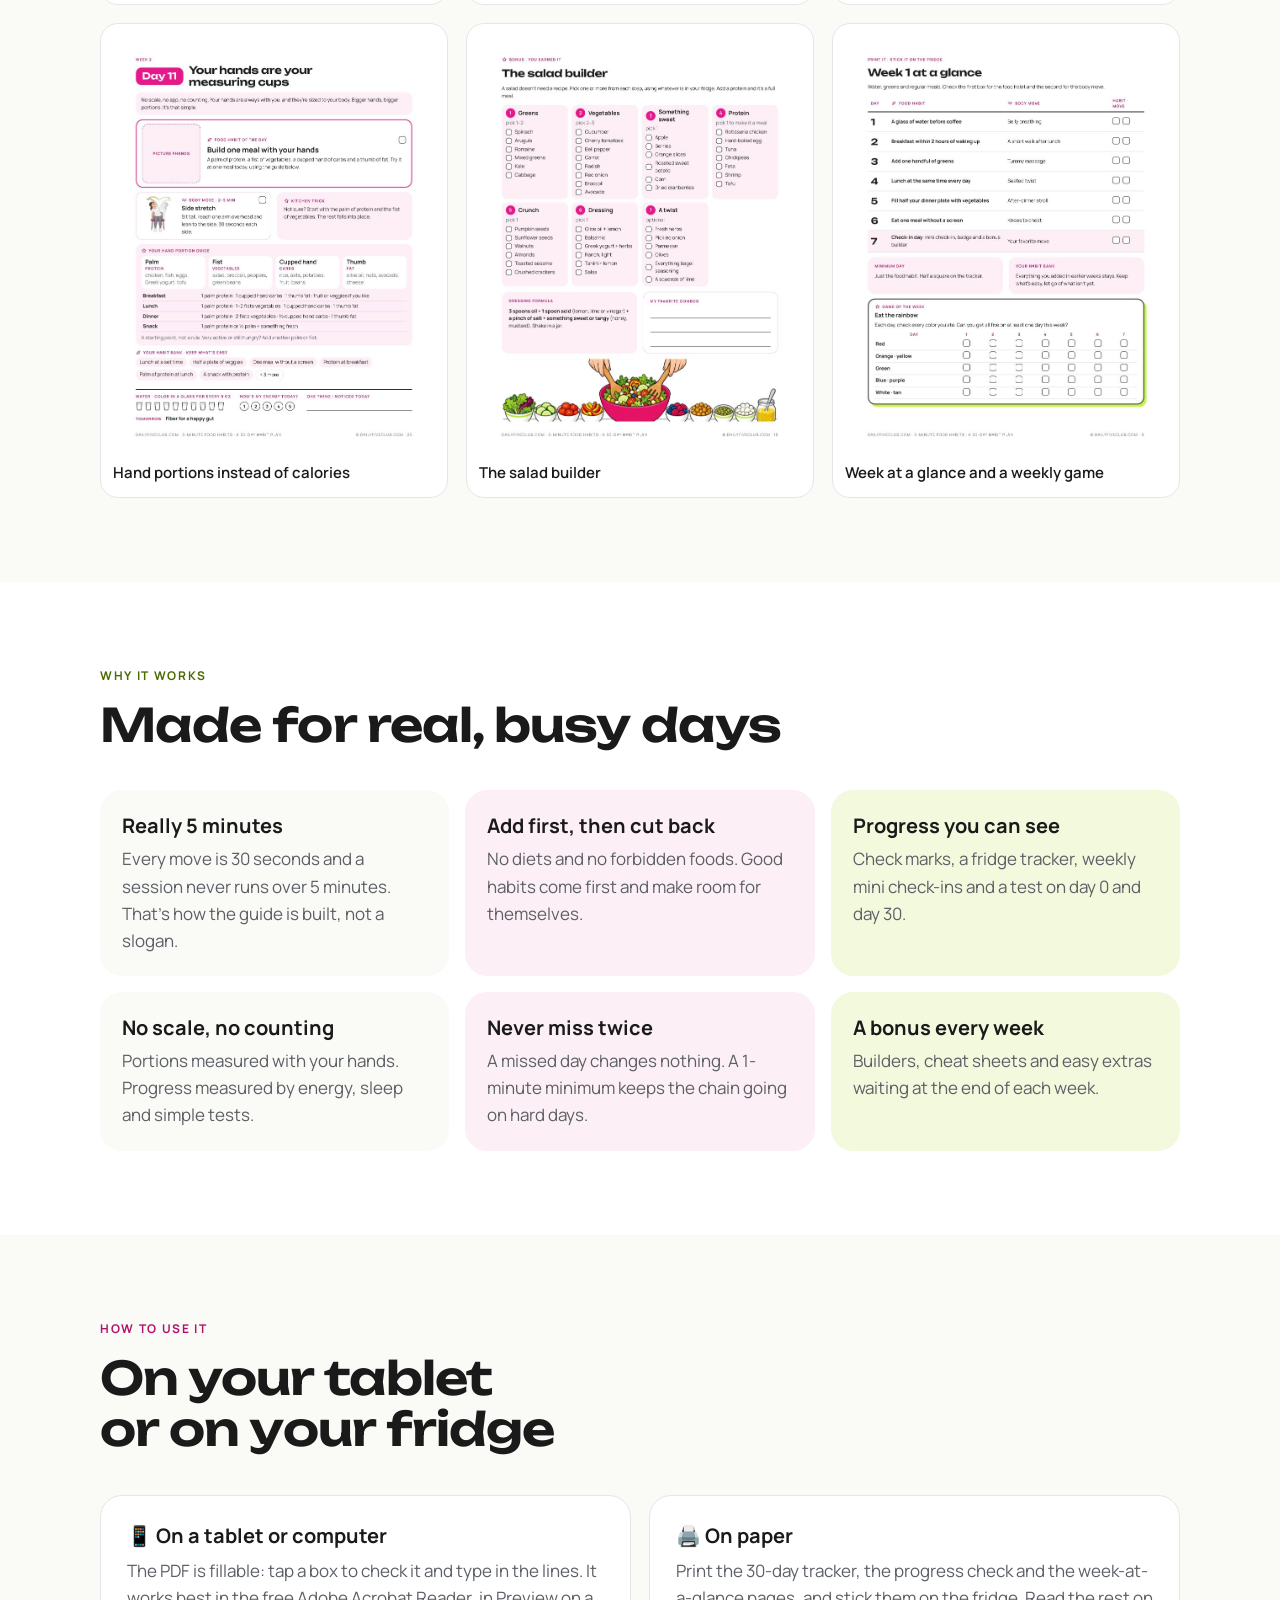
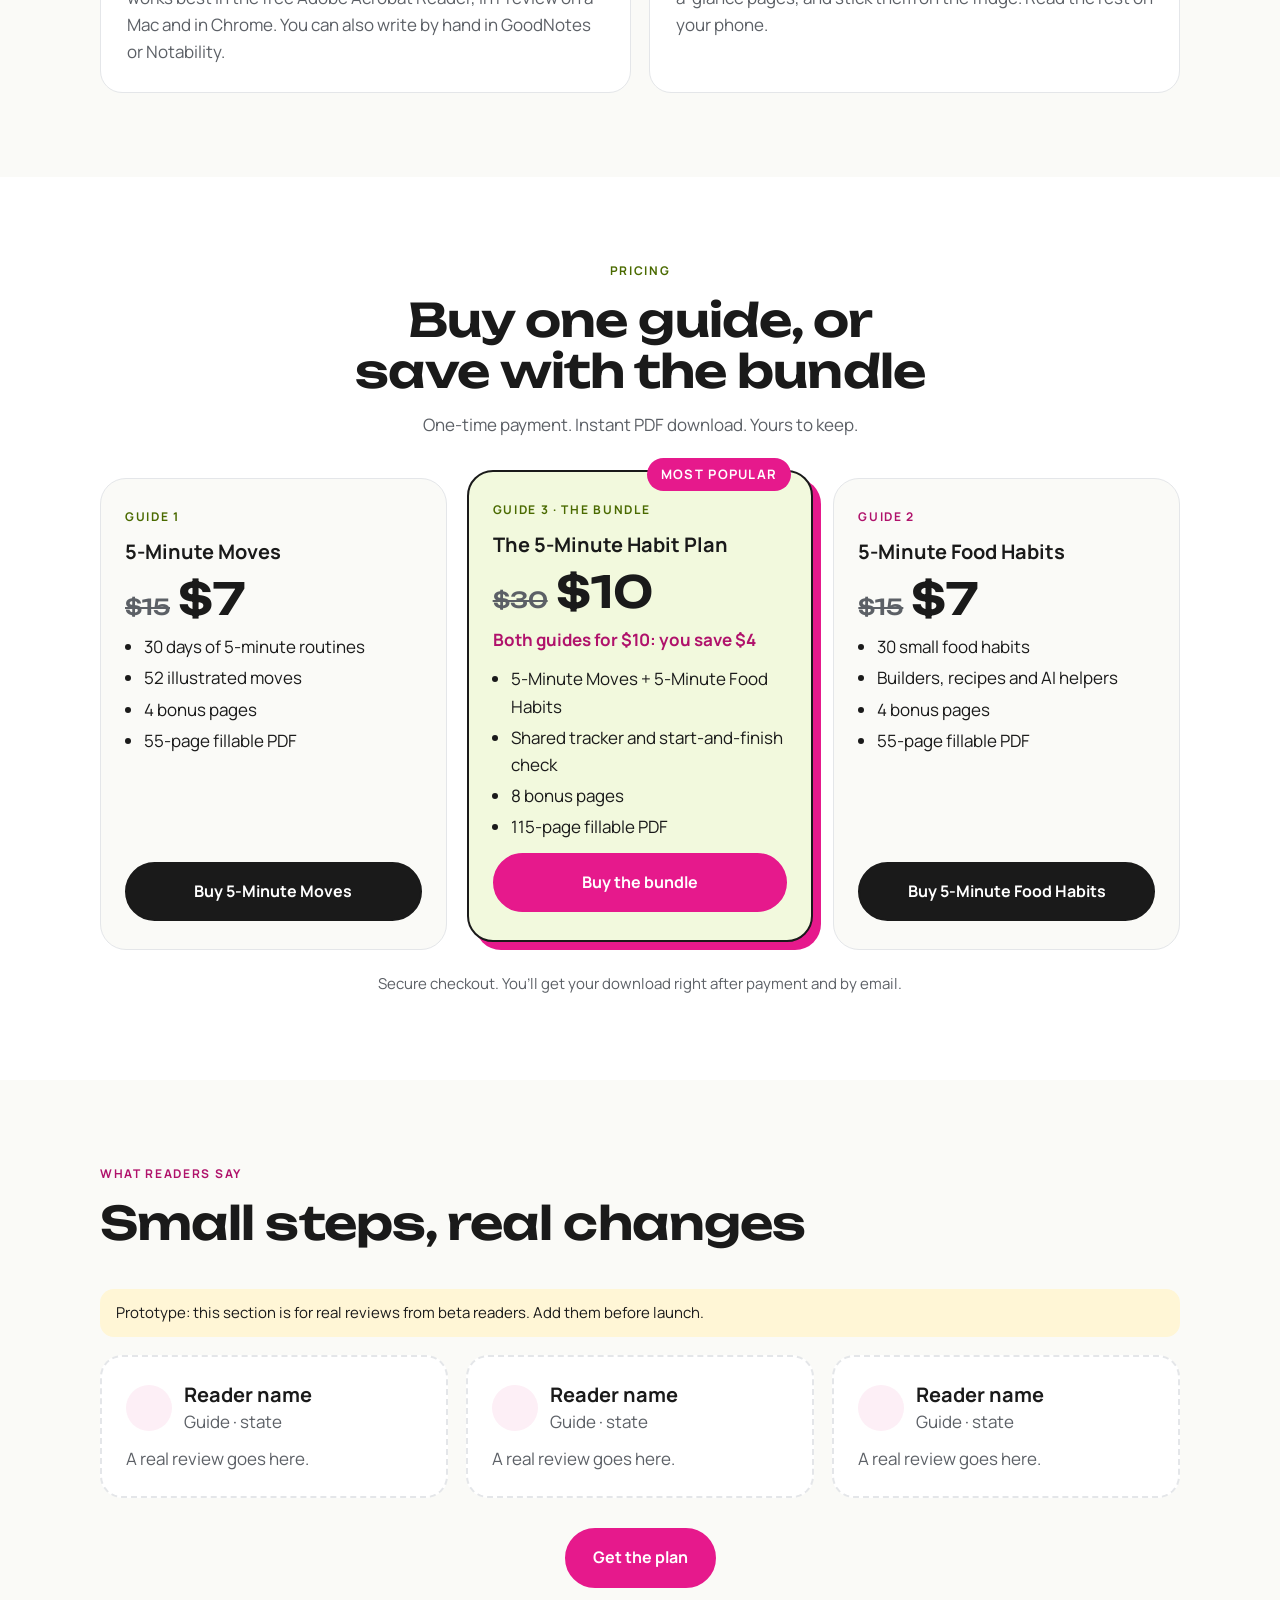
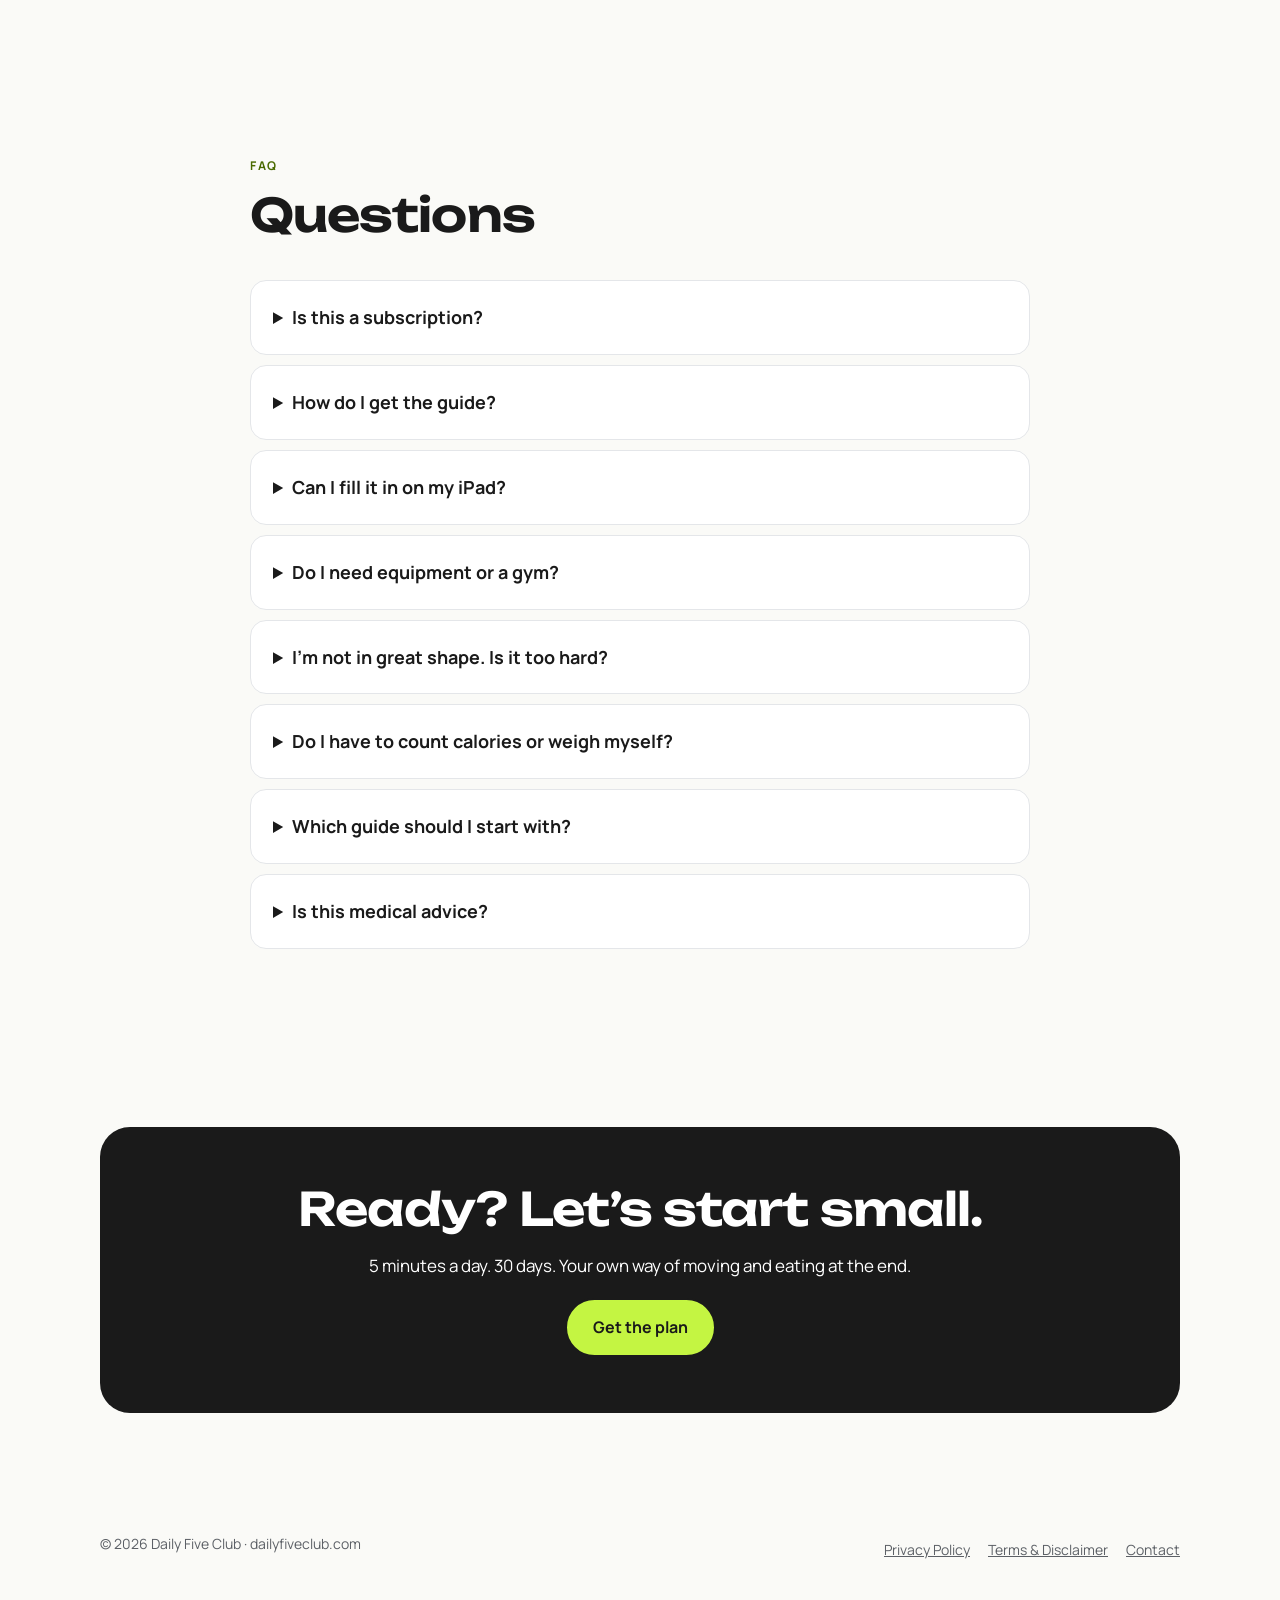
==== commit 92e5a50e: "Новый заголовок: Get your energy back Co-Authored-By: Claude Opus 5.5 <noreply@anthropic.com>" ====
--- a/index.html
+++ b/index.html
@@ -3,7 +3,7 @@
 <head>
 <meta charset="utf-8">
 <meta name="viewport" content="width=device-width, initial-scale=1">
-<title>Daily Five Club · 5 minutes a day to feel like yourself again</title>
+<title>Daily Five Club · Get your energy back, 5 minutes at a time</title>
 <meta name="description" content="Printable 30-day habit guides for busy women: 5 minutes of movement and one small food habit a day. No gym, no diets, no counting. Instant PDF download.">
 <meta property="og:title" content="Daily Five Club · 5 minutes a day, 30 days">
 <meta property="og:description" content="Two small printable guides for busy women: one for movement, one for food. No gym, no diets, no counting.">
@@ -35,7 +35,7 @@
  <div class="wrap">
   <div>
    <p class="r4">Printable 30-day habit guides</p>
-   <h1>5 minutes a day to feel like <span>yourself again</span></h1>
+   <h1>Get your <span>energy back</span>, 5 minutes at a time</h1>
    <p class="lead">Two small guides for busy women: one for movement, one for food. One tiny new step a day, no gym, no diets, no counting. Just a little more energy every week.</p>
    <div class="ctas">
     <a class="btn pink" href="#pricing">Get the bundle for $10</a>
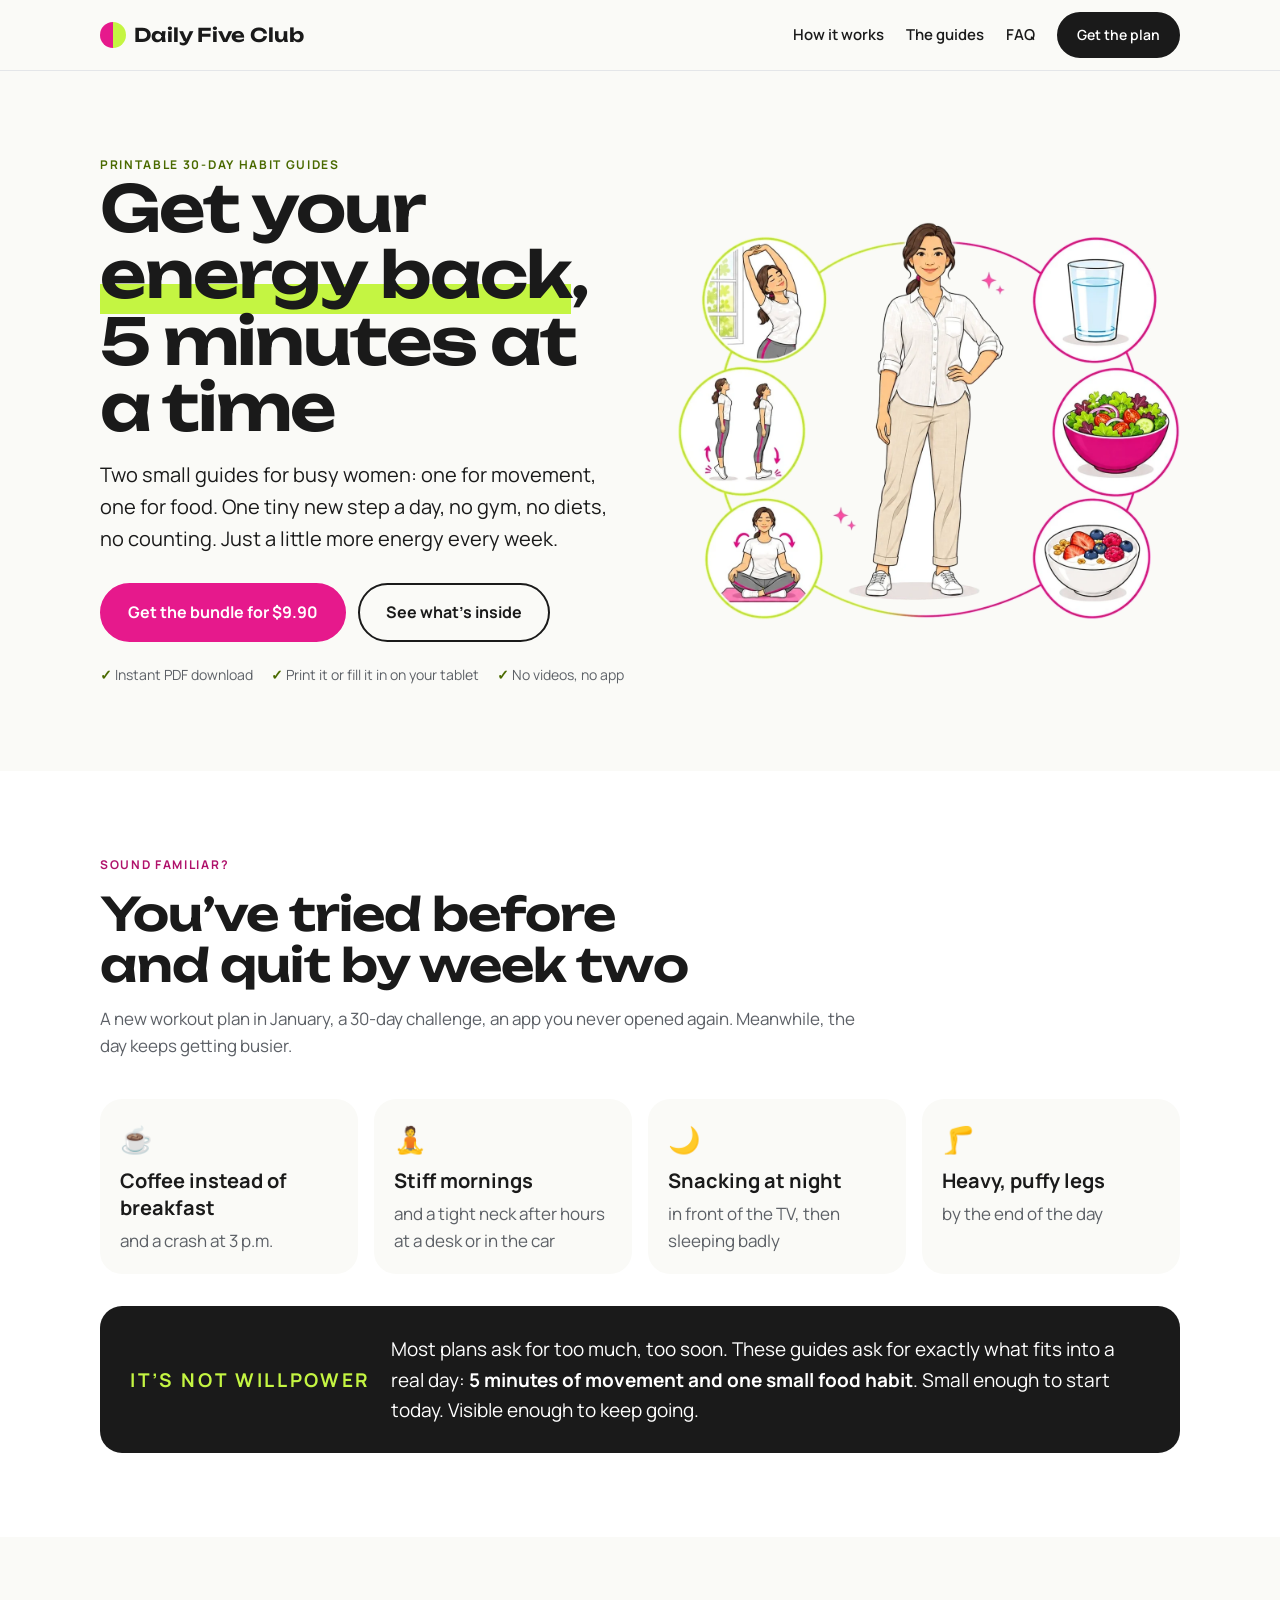
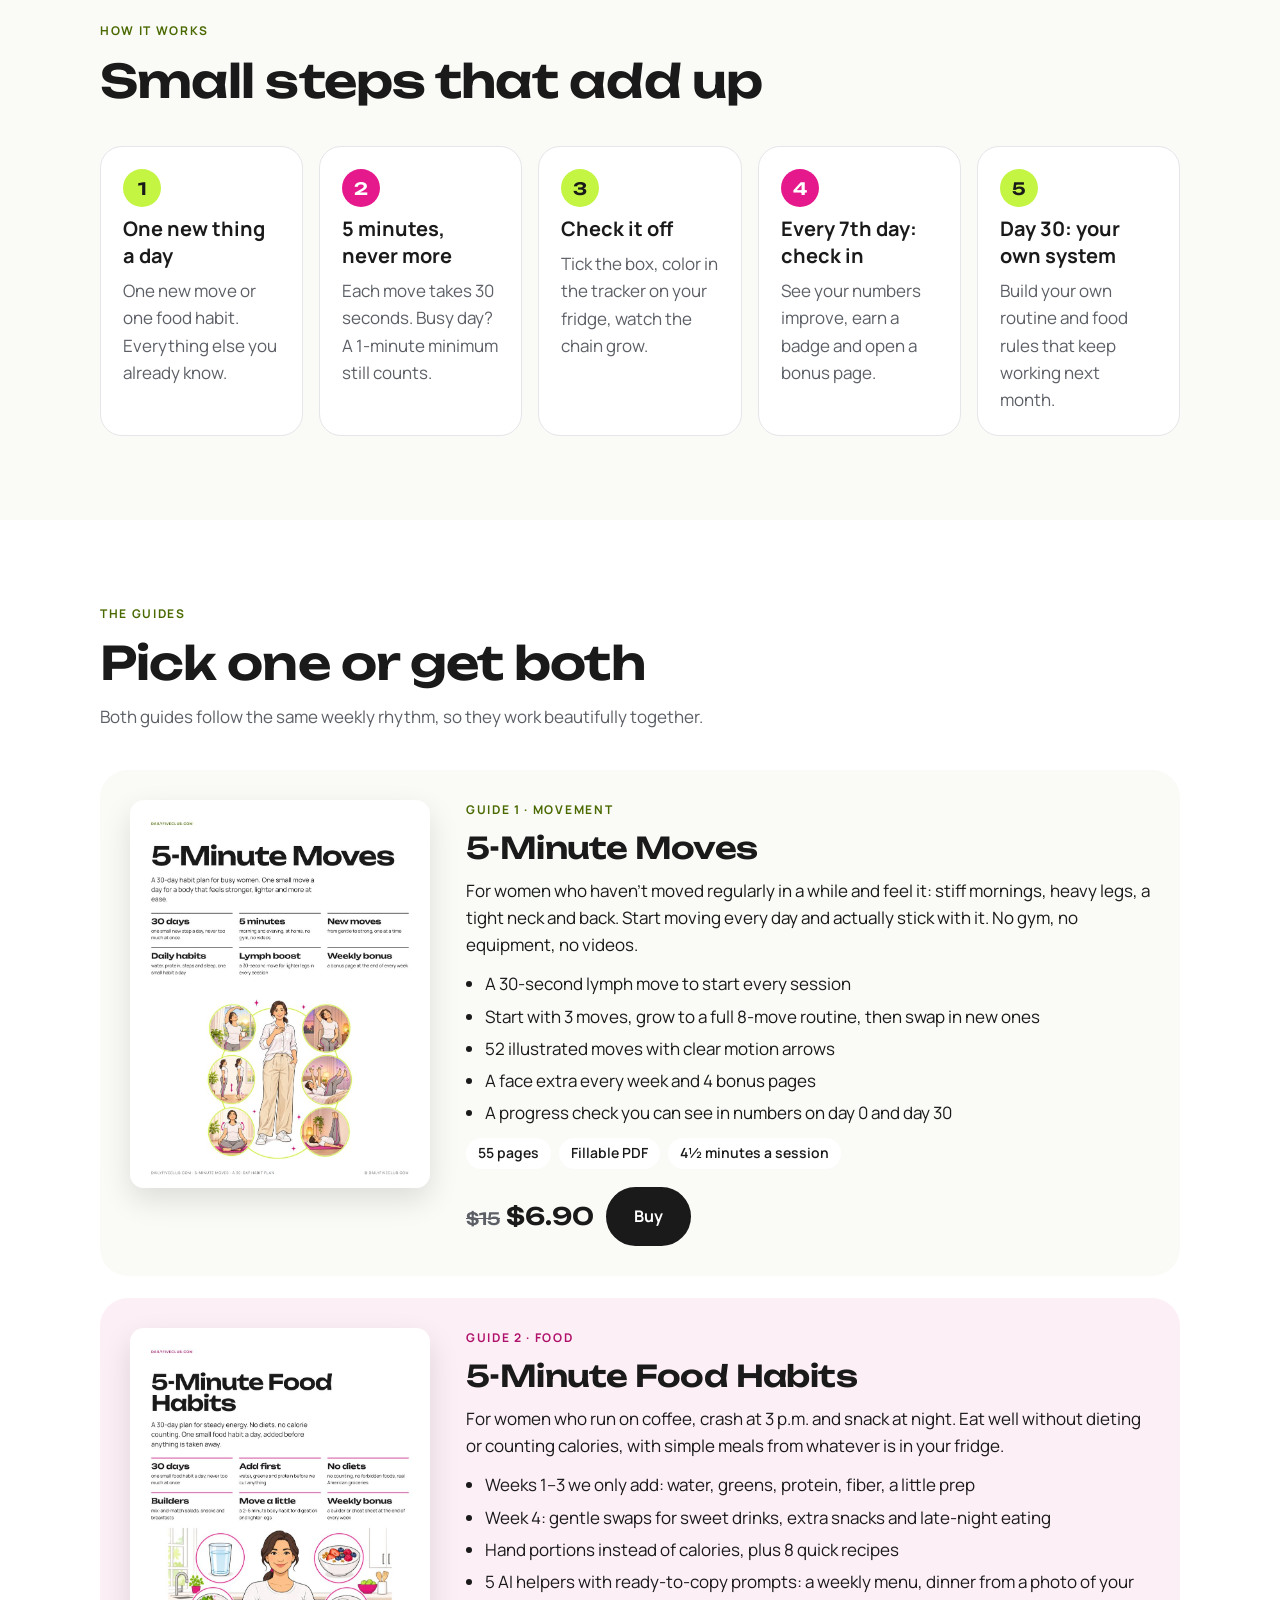
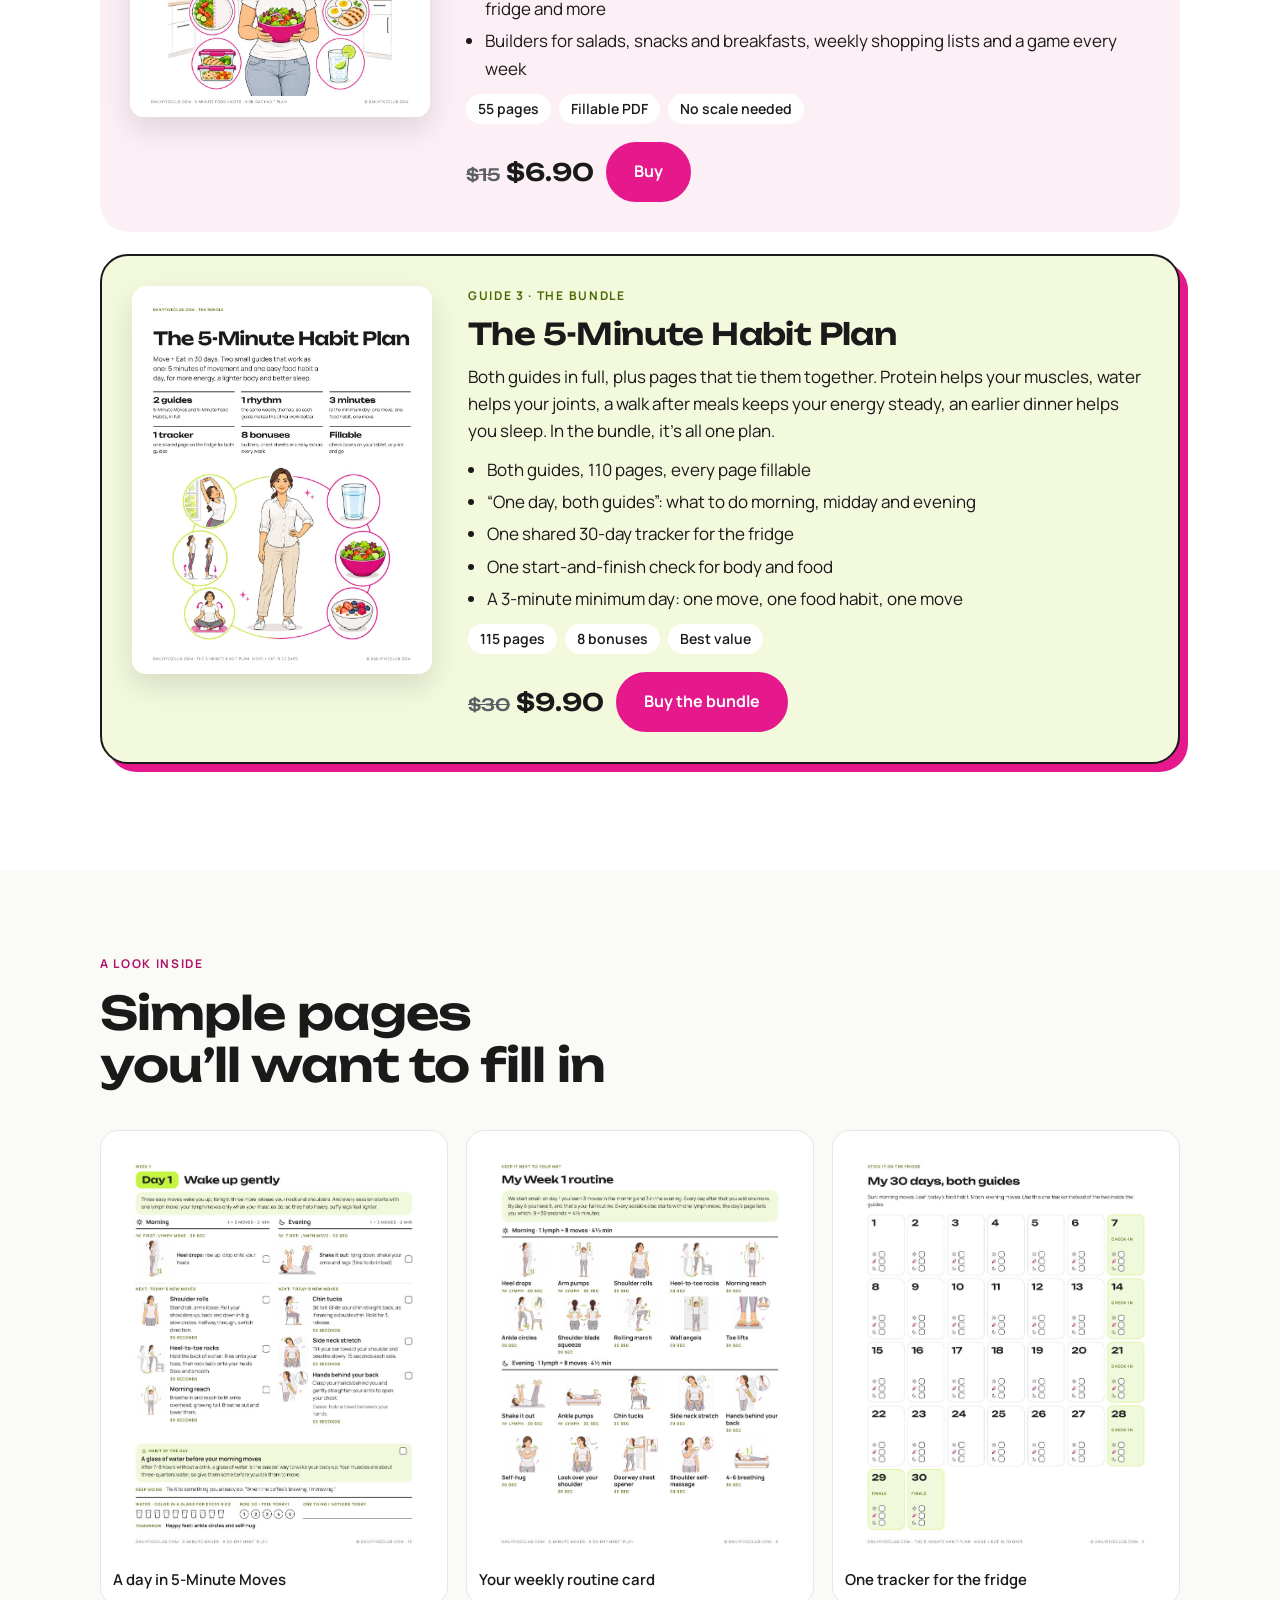
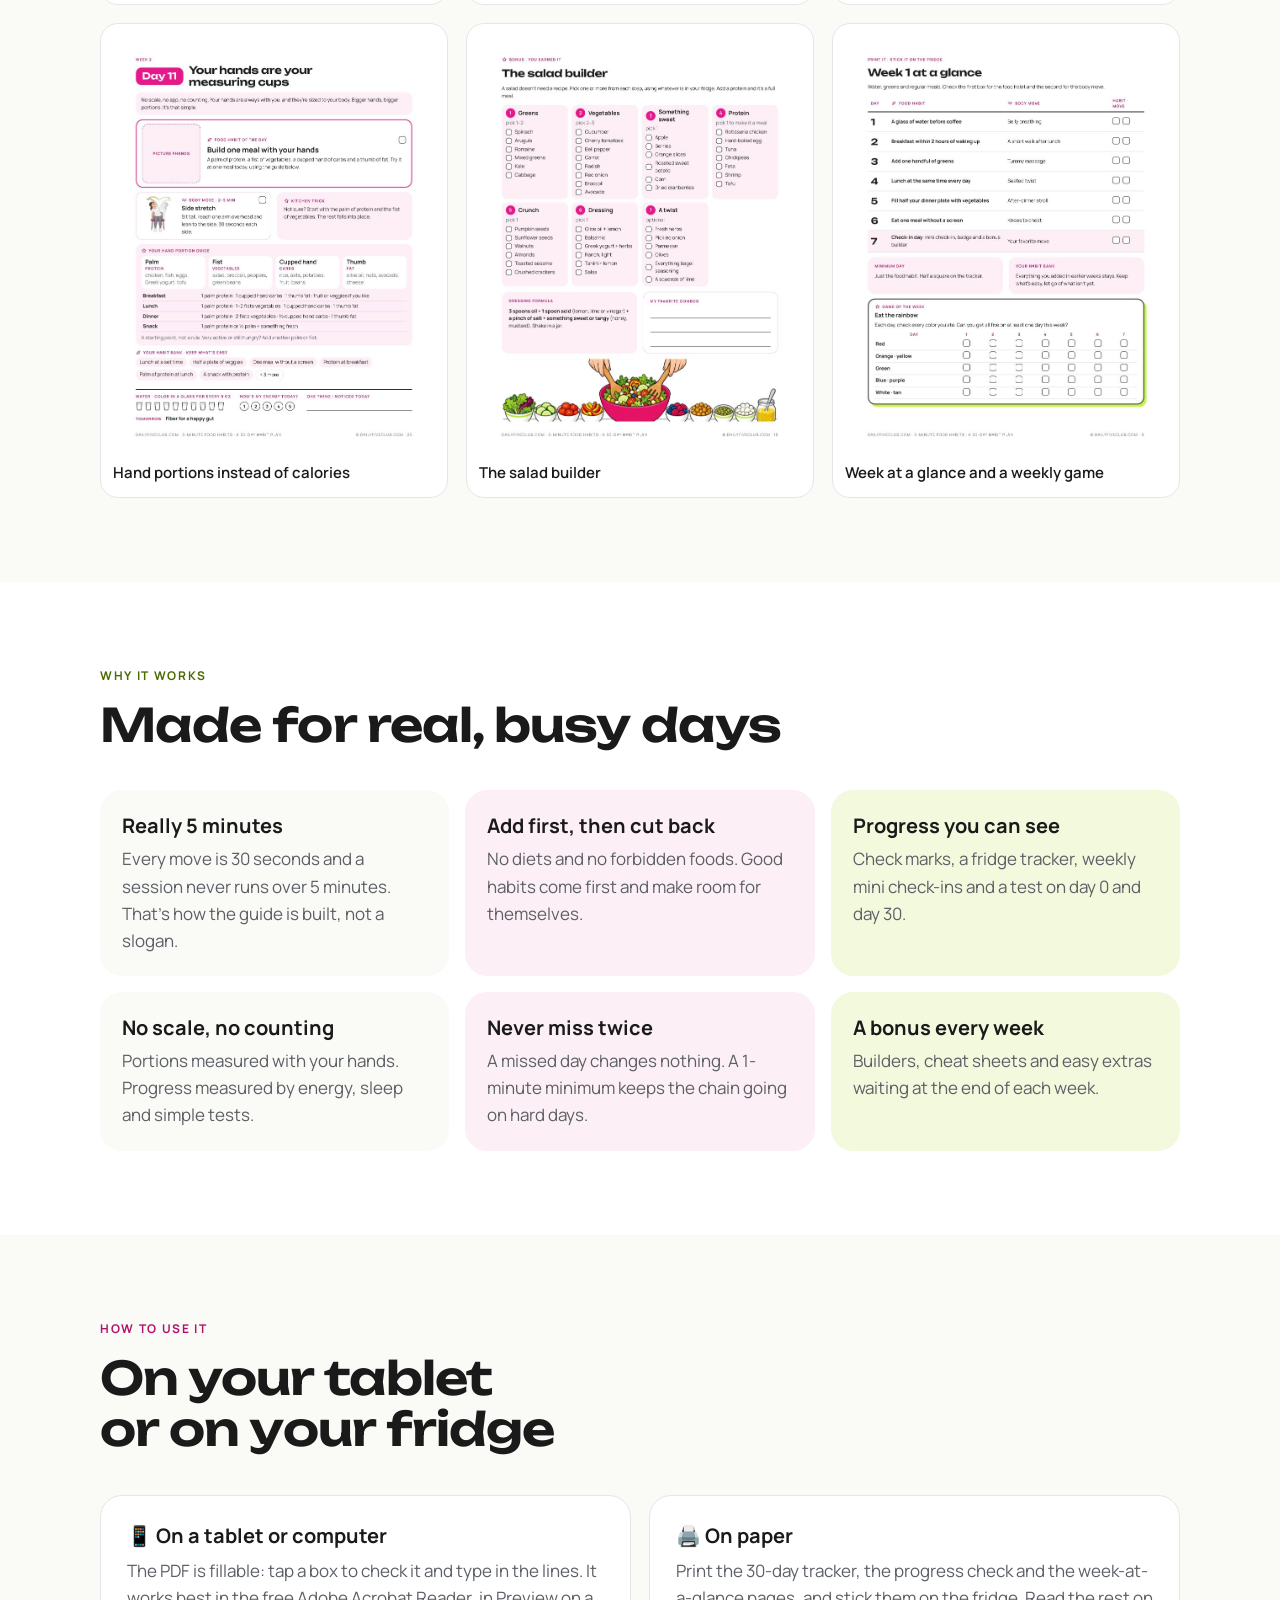
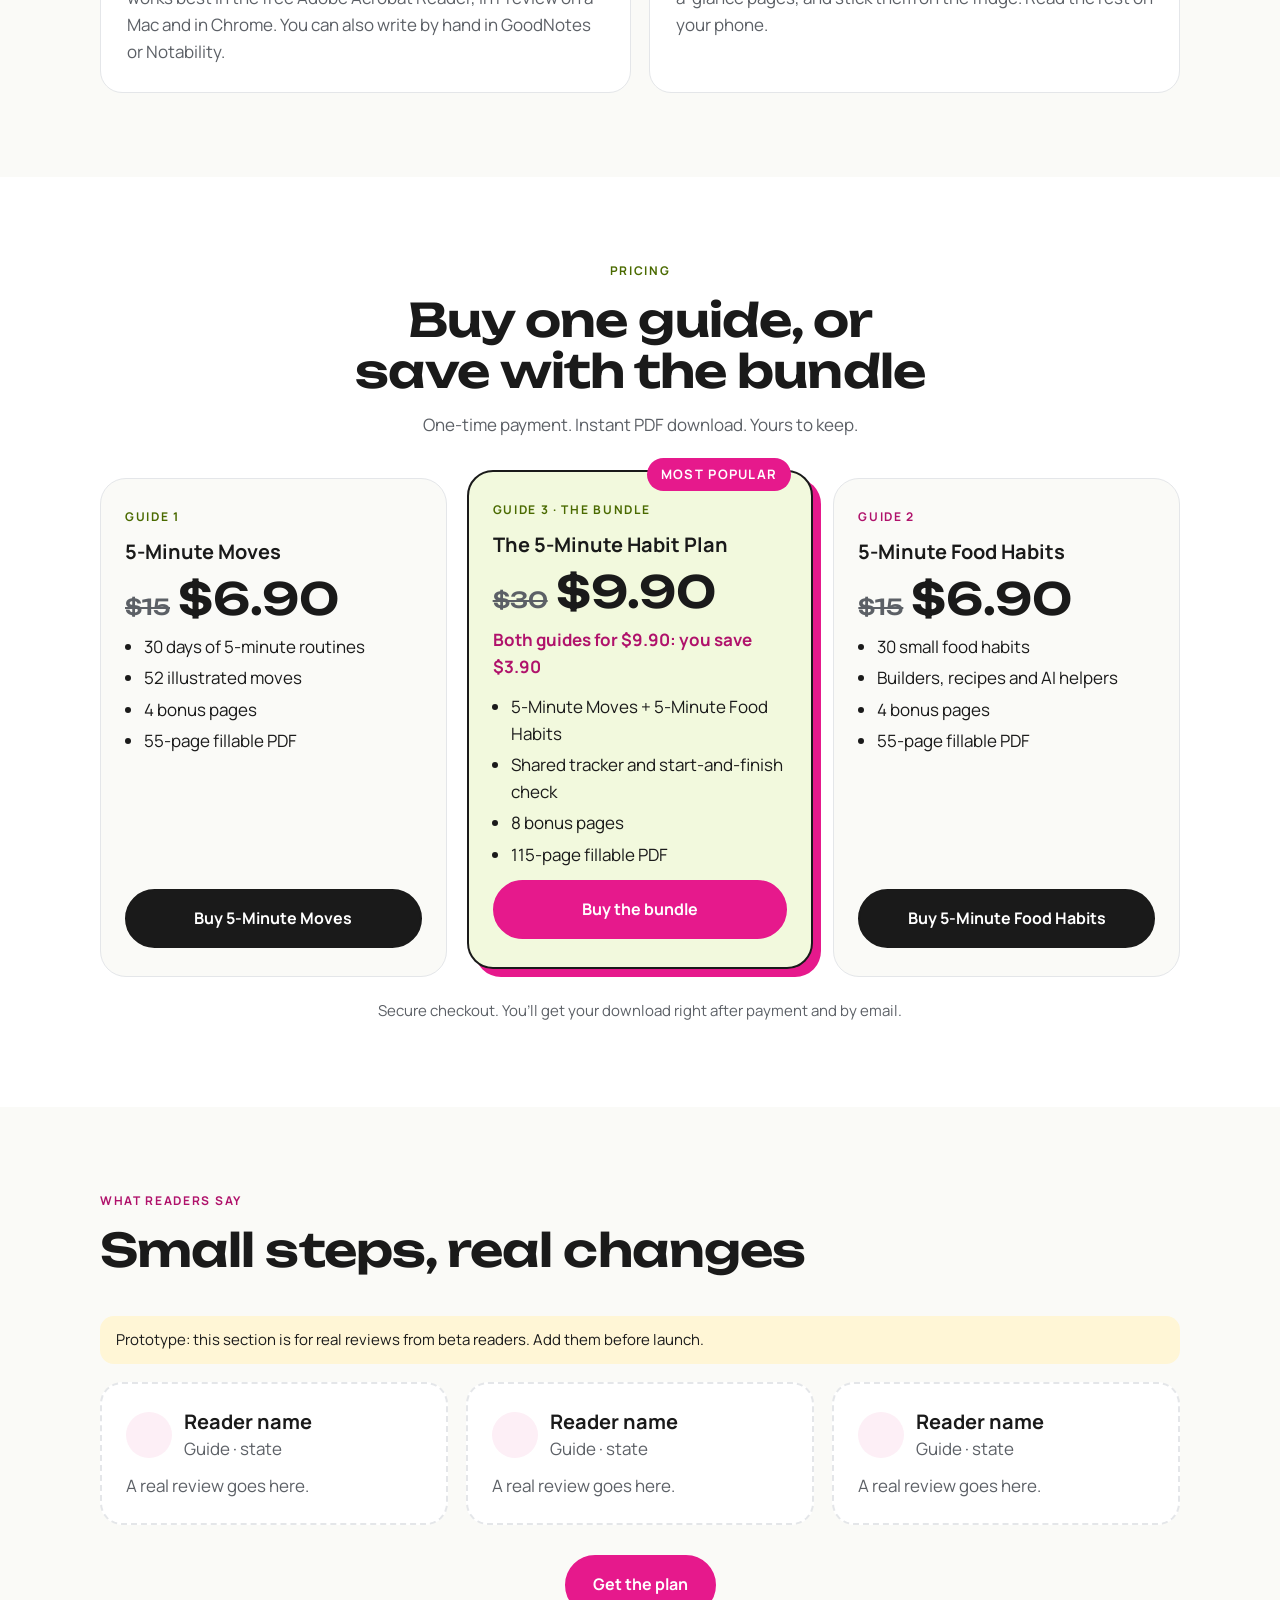
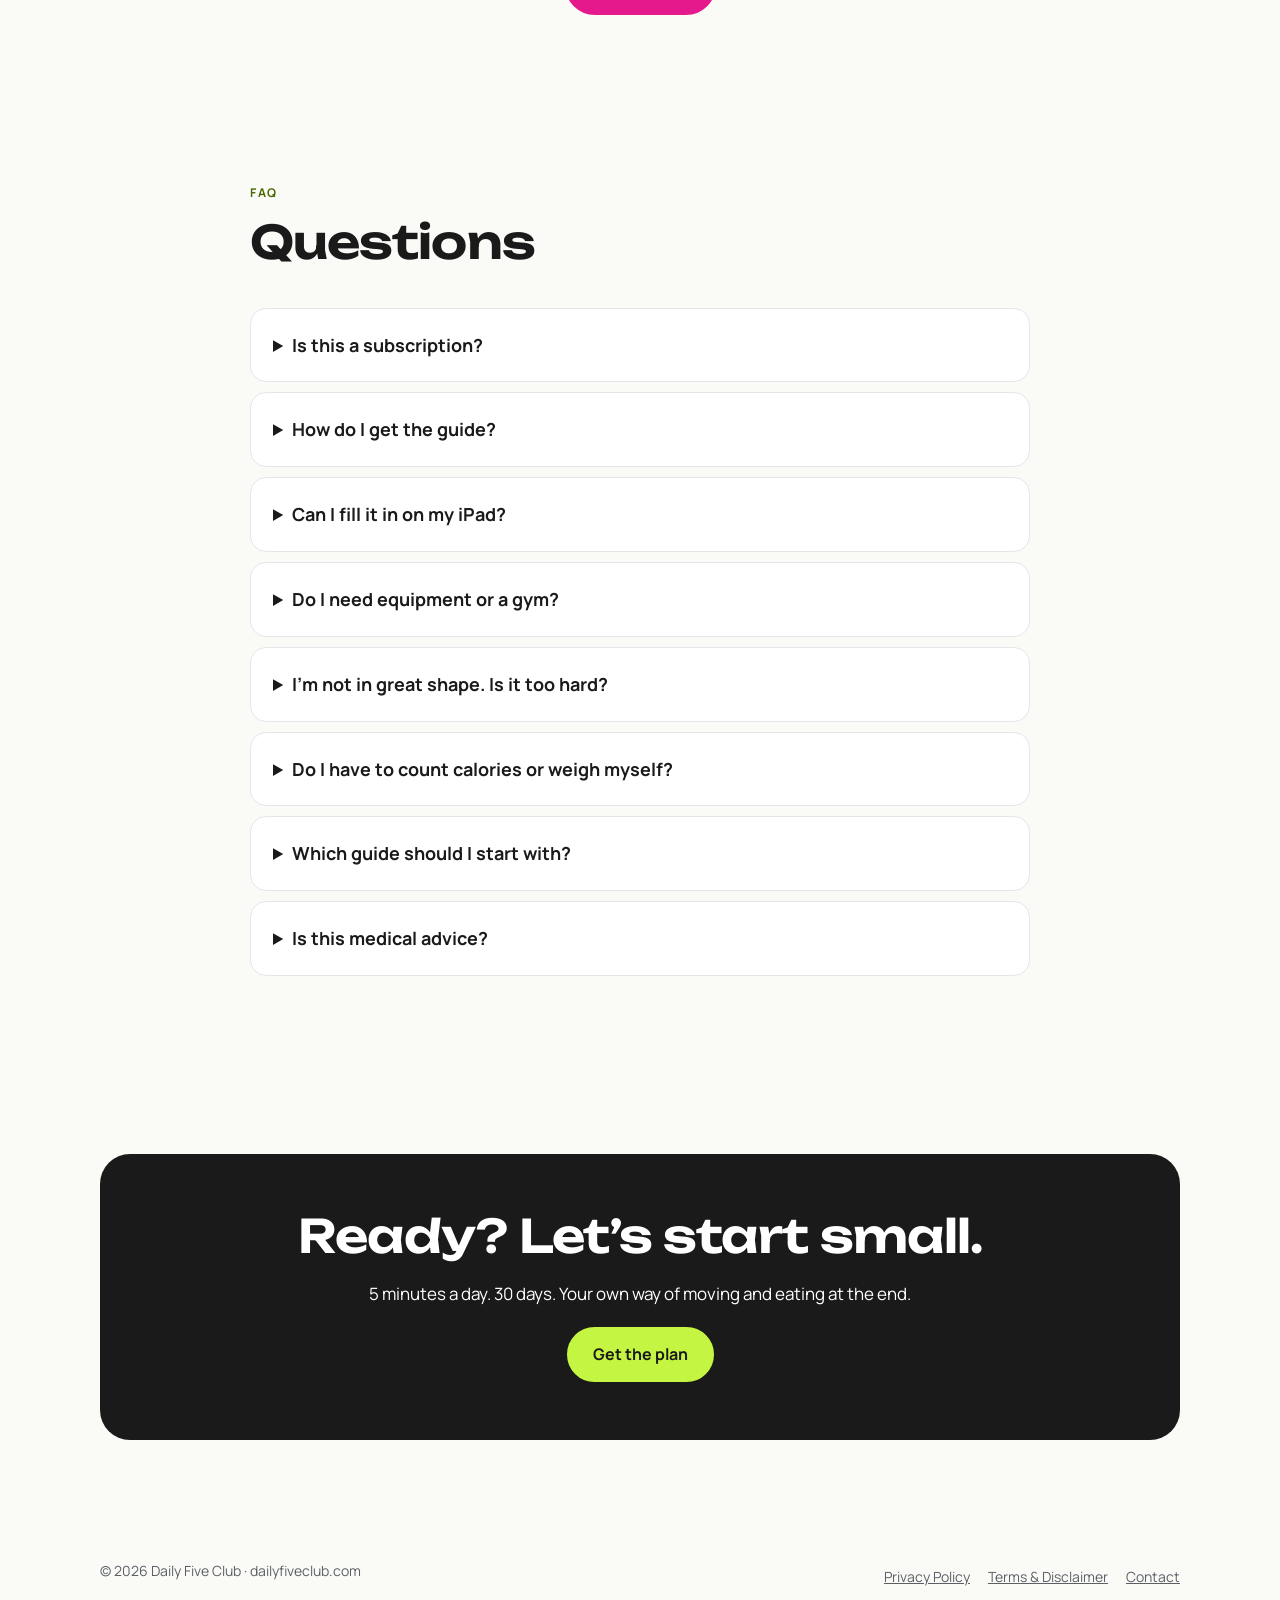
==== commit 08705df3: "Цены: гайд $6.90, комбо $9.90 Co-Authored-By: Claude Opus 5.5 <noreply@anthropic.com>" ====
--- a/index.html
+++ b/index.html
@@ -38,7 +38,7 @@
    <h1>Get your <span>energy back</span>, 5 minutes at a time</h1>
    <p class="lead">Two small guides for busy women: one for movement, one for food. One tiny new step a day, no gym, no diets, no counting. Just a little more energy every week.</p>
    <div class="ctas">
-    <a class="btn pink" href="#pricing">Get the bundle for $10</a>
+    <a class="btn pink" href="#pricing">Get the bundle for $9.90</a>
     <a class="btn ghost" href="#guides">See what’s inside</a>
    </div>
    <div class="trust"><span>Instant PDF download</span><span>Print it or fill it in on your tablet</span><span>No videos, no app</span></div>
@@ -105,7 +105,7 @@
      <li>A progress check you can see in numbers on day 0 and day 30</li>
     </ul>
     <div class="meta"><span class="chip">55 pages</span><span class="chip">Fillable PDF</span><span class="chip">4½ minutes a session</span></div>
-    <div class="actions"><span class="price"><s>$15</s>$7</span><a class="btn" href="#pricing">Buy</a></div>
+    <div class="actions"><span class="price"><s>$15</s>$6.90</span><a class="btn" href="#pricing">Buy</a></div>
    </div>
   </article>
 
@@ -123,7 +123,7 @@
      <li>Builders for salads, snacks and breakfasts, weekly shopping lists and a game every week</li>
     </ul>
     <div class="meta"><span class="chip">55 pages</span><span class="chip">Fillable PDF</span><span class="chip">No scale needed</span></div>
-    <div class="actions"><span class="price"><s>$15</s>$7</span><a class="btn pink" href="#pricing">Buy</a></div>
+    <div class="actions"><span class="price"><s>$15</s>$6.90</span><a class="btn pink" href="#pricing">Buy</a></div>
    </div>
   </article>
 
@@ -141,7 +141,7 @@
      <li>A 3-minute minimum day: one move, one food habit, one move</li>
     </ul>
     <div class="meta"><span class="chip">115 pages</span><span class="chip">8 bonuses</span><span class="chip">Best value</span></div>
-    <div class="actions"><span class="price"><s>$30</s>$10</span><a class="btn pink" href="#pricing">Buy the bundle</a></div>
+    <div class="actions"><span class="price"><s>$30</s>$9.90</span><a class="btn pink" href="#pricing">Buy the bundle</a></div>
    </div>
   </article>
  </div>
@@ -204,21 +204,21 @@
   <div class="plans">
    <div class="plan">
     <p class="r4">Guide 1</p><p class="r2">5-Minute Moves</p>
-    <p class="amount"><s>$15</s>$7</p>
+    <p class="amount"><s>$15</s>$6.90</p>
     <ul><li>30 days of 5-minute routines</li><li>52 illustrated moves</li><li>4 bonus pages</li><li>55-page fillable PDF</li></ul>
     <a class="btn full buy" data-product="moves" href="#pricing">Buy 5-Minute Moves</a>
    </div>
    <div class="plan hit">
     <span class="badge">Most popular</span>
     <p class="r4">Guide 3 · The bundle</p><p class="r2">The 5-Minute Habit Plan</p>
-    <p class="amount"><s>$30</s>$10</p>
-    <p class="save">Both guides for $10: you save $4</p>
+    <p class="amount"><s>$30</s>$9.90</p>
+    <p class="save">Both guides for $9.90: you save $3.90</p>
     <ul><li>5-Minute Moves + 5-Minute Food Habits</li><li>Shared tracker and start-and-finish check</li><li>8 bonus pages</li><li>115-page fillable PDF</li></ul>
     <a class="btn pink full buy" data-product="bundle" href="#pricing">Buy the bundle</a>
    </div>
    <div class="plan">
     <p class="r4 pink">Guide 2</p><p class="r2">5-Minute Food Habits</p>
-    <p class="amount"><s>$15</s>$7</p>
+    <p class="amount"><s>$15</s>$6.90</p>
     <ul><li>30 small food habits</li><li>Builders, recipes and AI helpers</li><li>4 bonus pages</li><li>55-page fillable PDF</li></ul>
     <a class="btn full buy" data-product="food" href="#pricing">Buy 5-Minute Food Habits</a>
    </div>
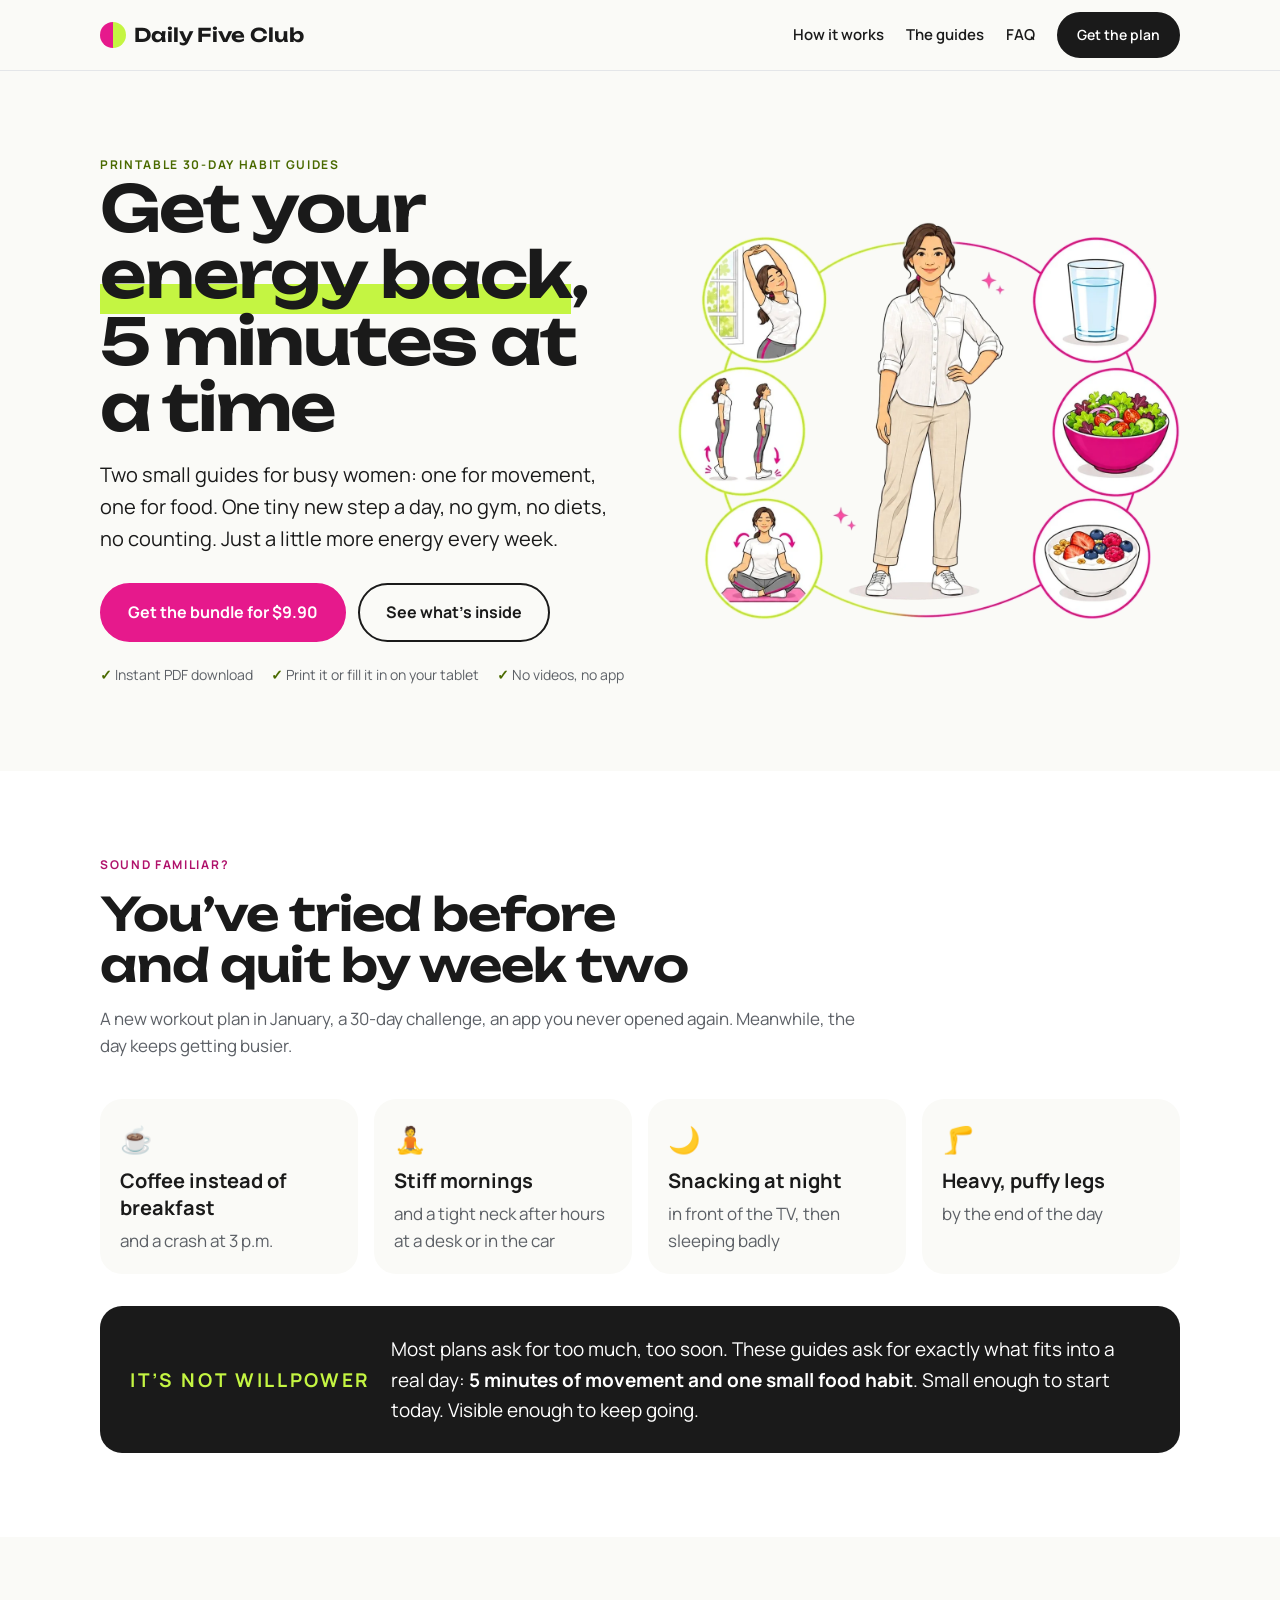
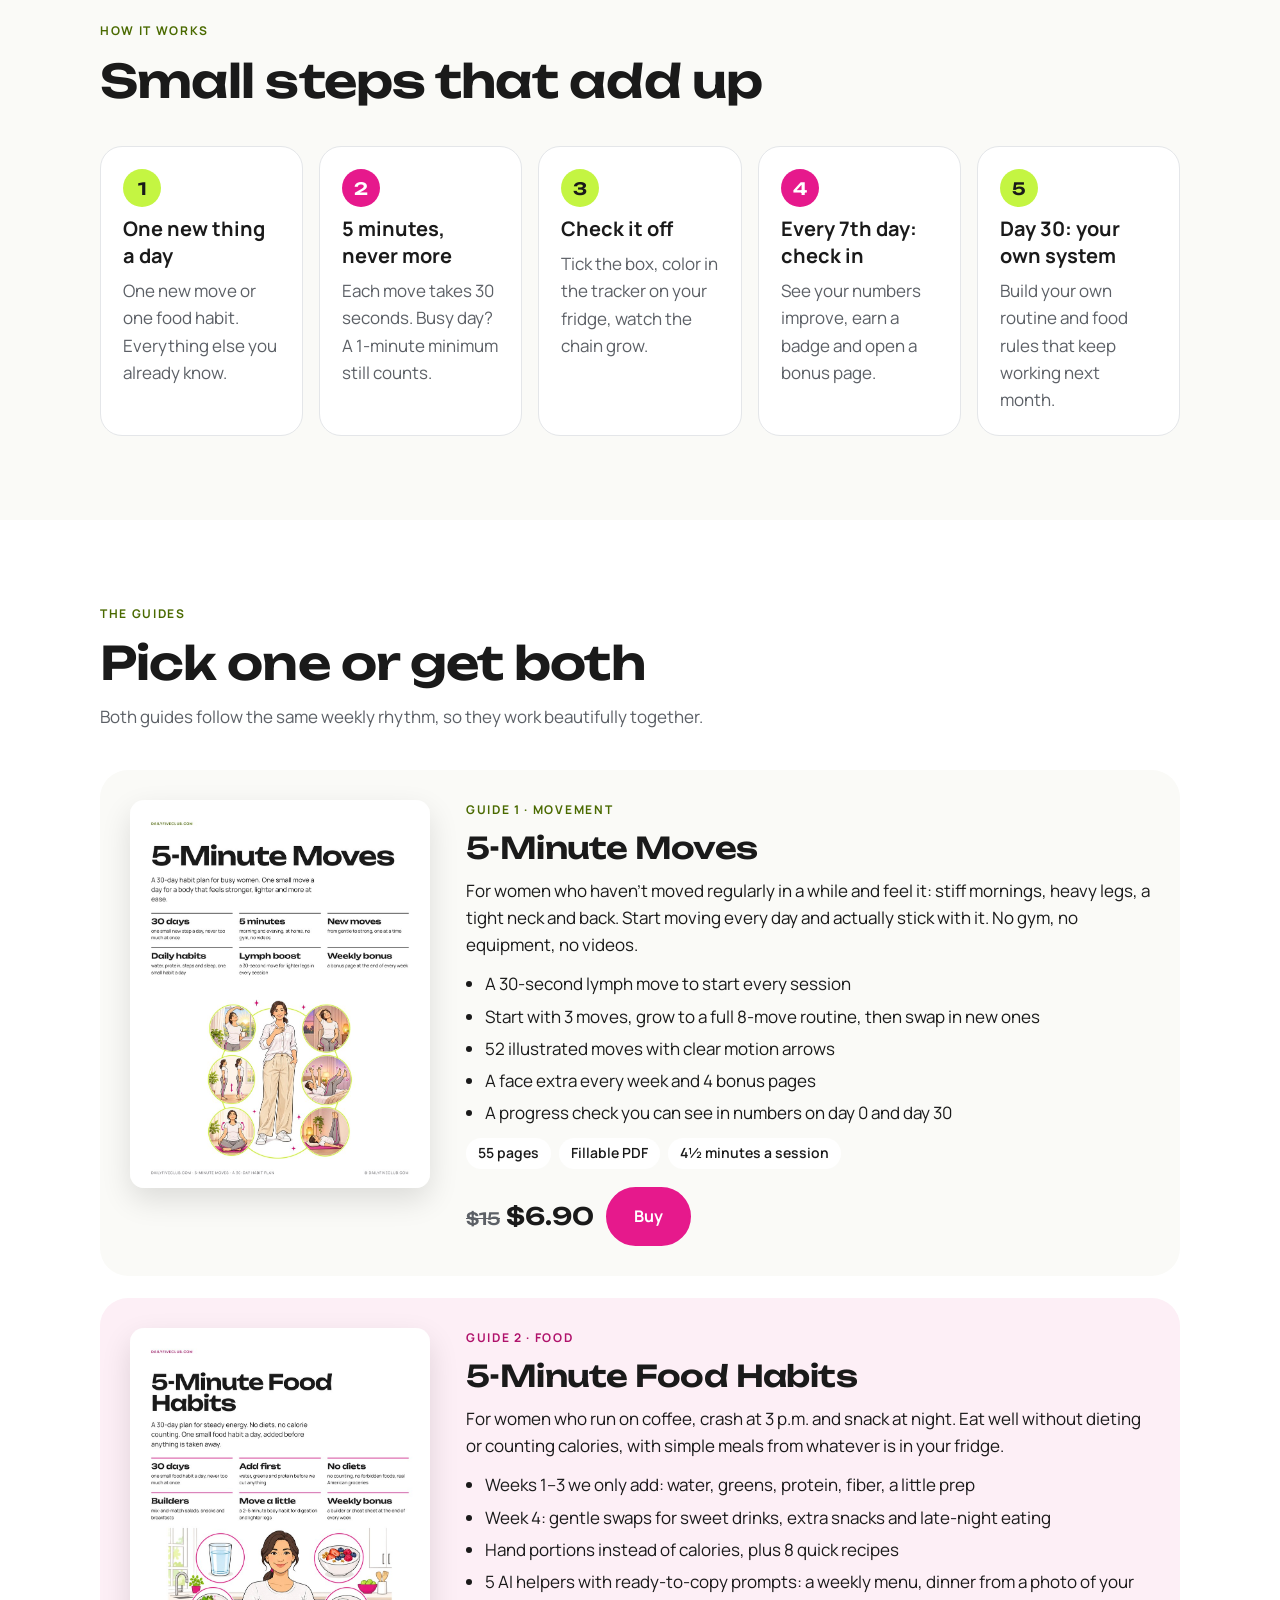
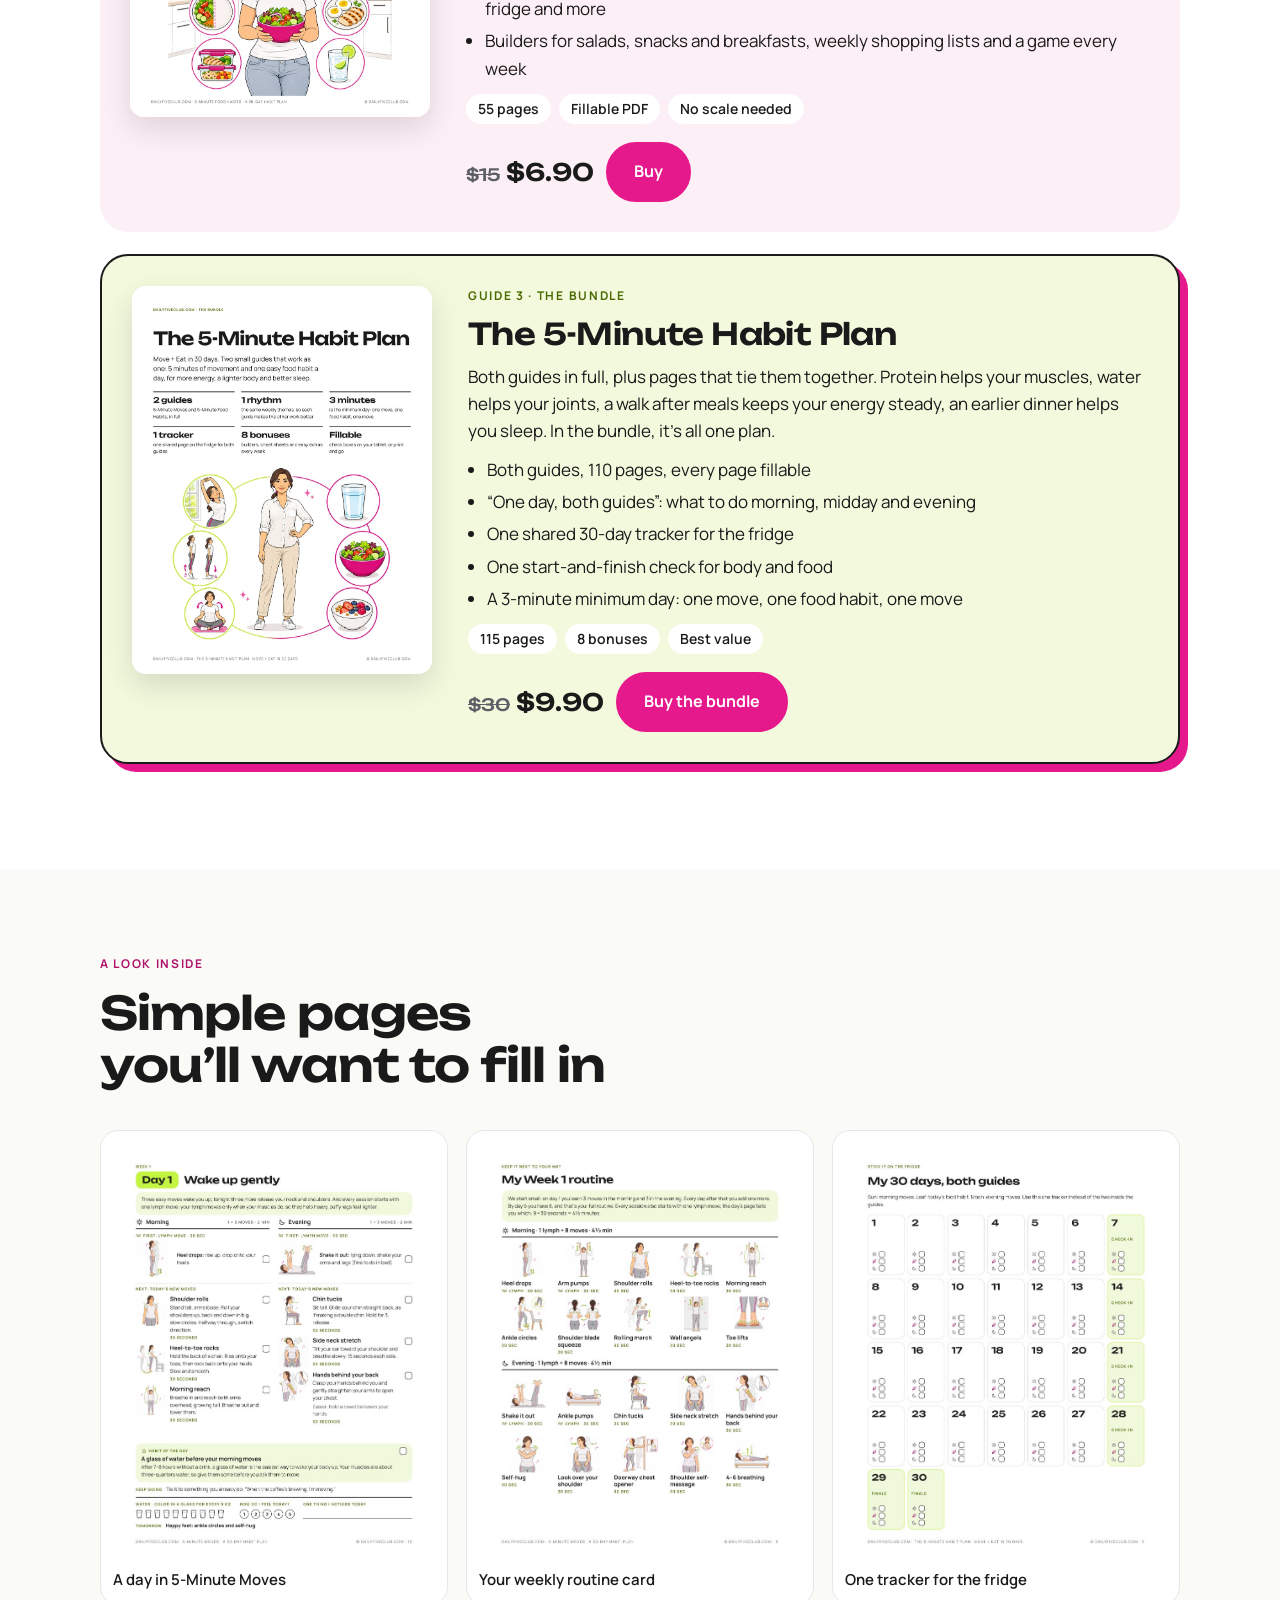
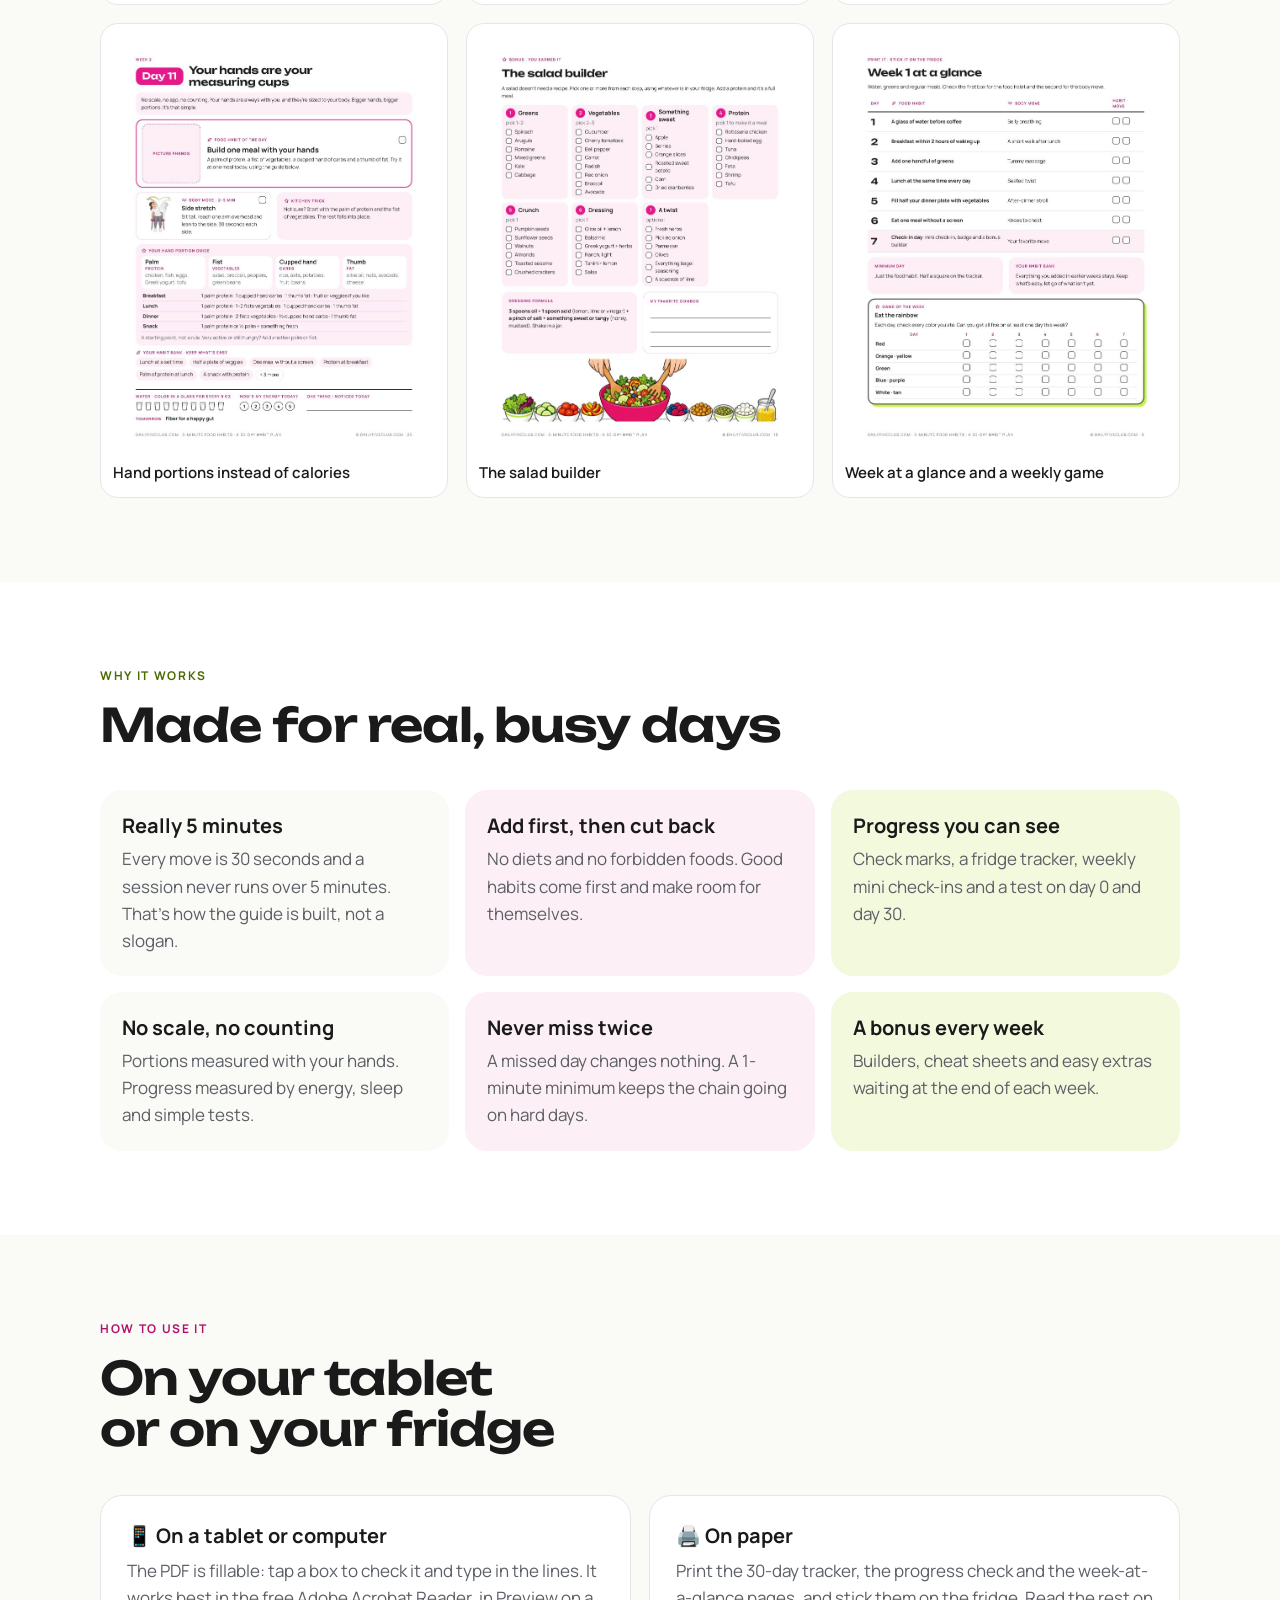
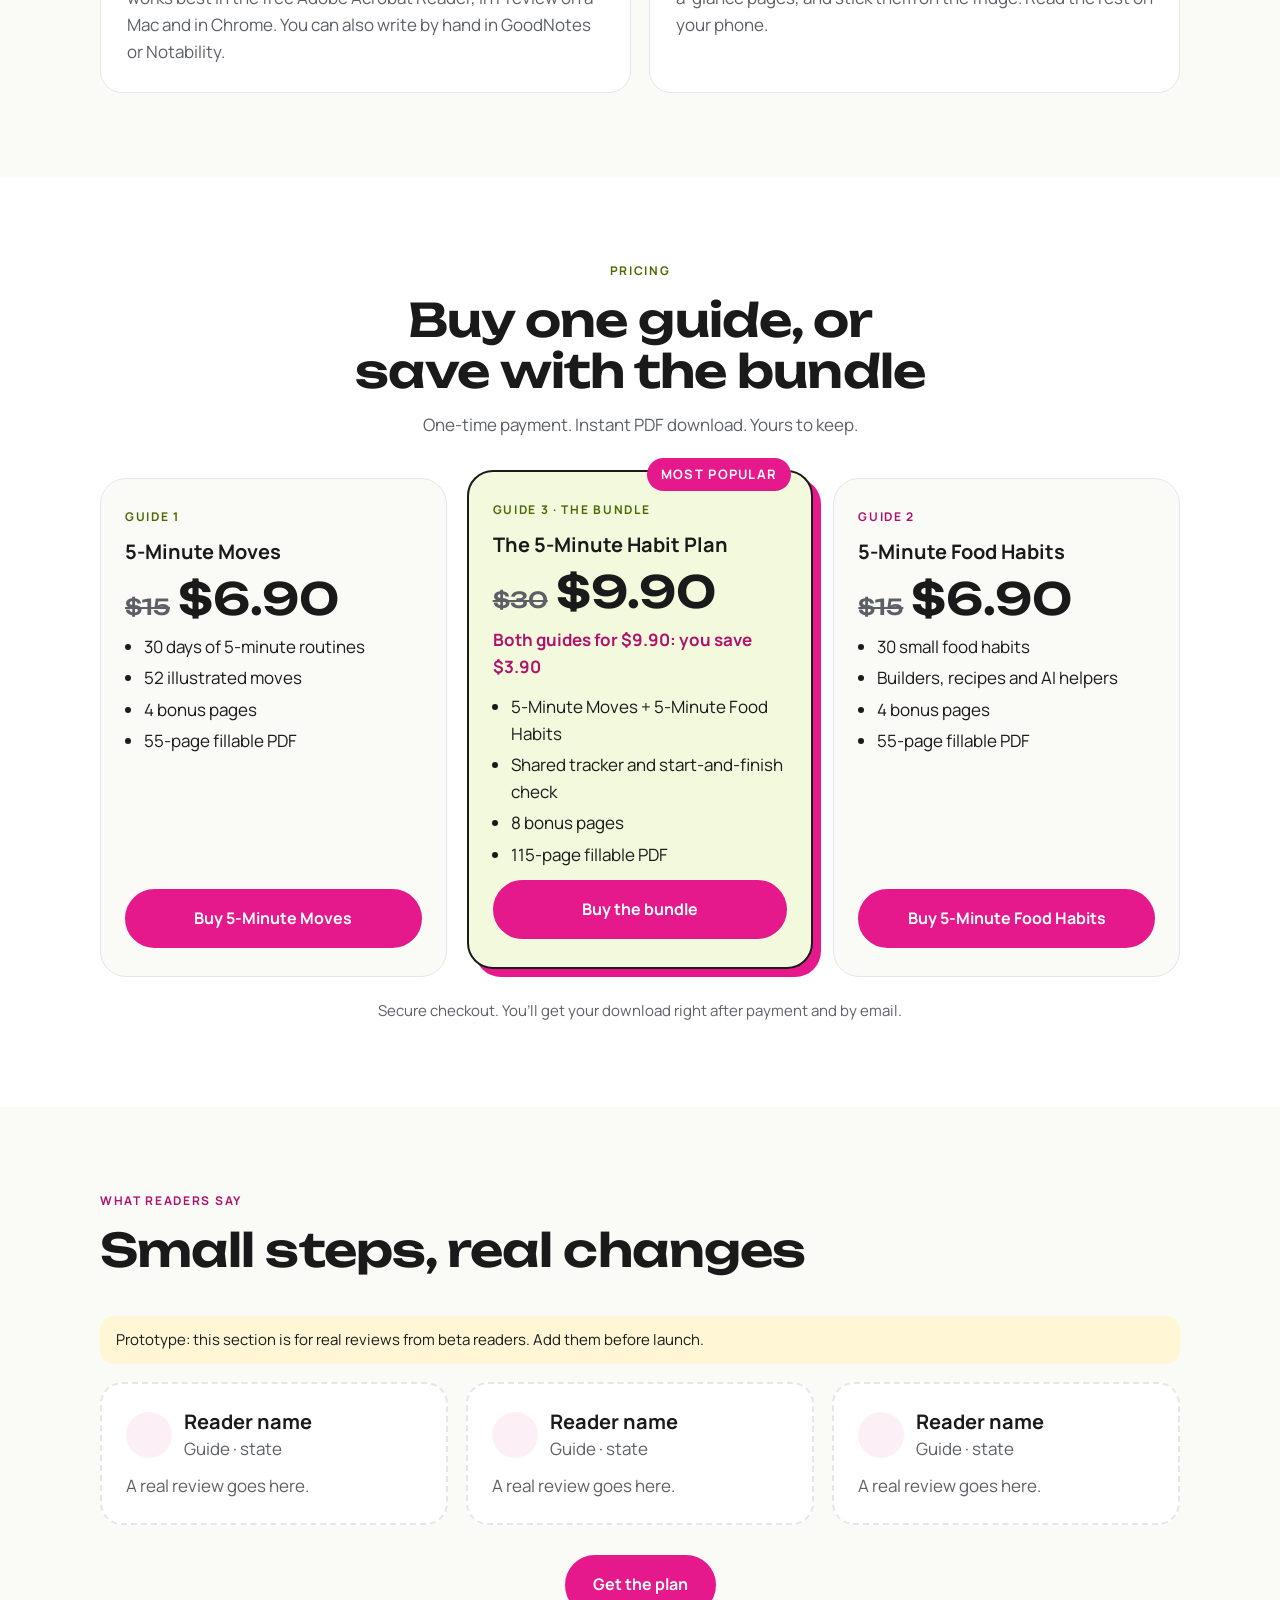
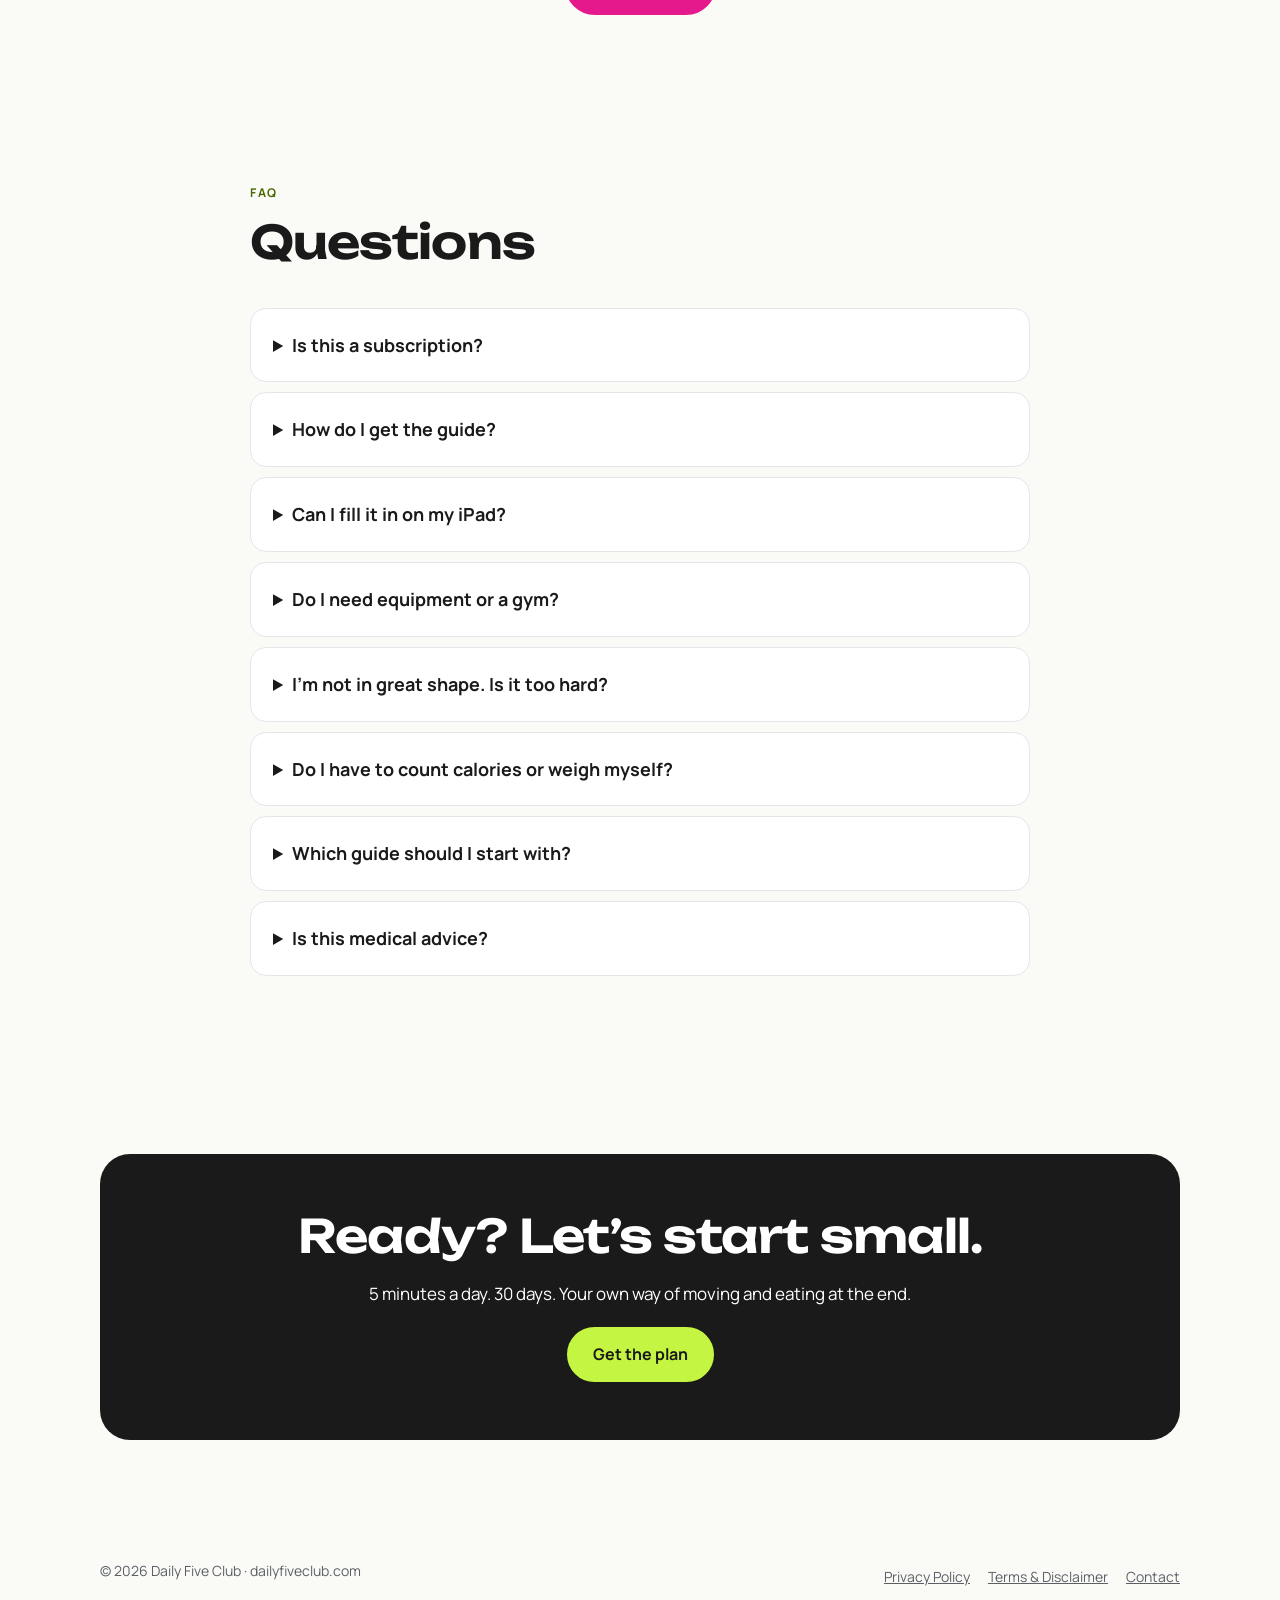
==== commit f0dc6a8b: "All Buy buttons pink Co-Authored-By: Claude Opus 5.5 <noreply@anthropic.com>" ====
--- a/index.html
+++ b/index.html
@@ -105,7 +105,7 @@
      <li>A progress check you can see in numbers on day 0 and day 30</li>
     </ul>
     <div class="meta"><span class="chip">55 pages</span><span class="chip">Fillable PDF</span><span class="chip">4½ minutes a session</span></div>
-    <div class="actions"><span class="price"><s>$15</s>$6.90</span><a class="btn" href="#pricing">Buy</a></div>
+    <div class="actions"><span class="price"><s>$15</s>$6.90</span><a class="btn pink" href="#pricing">Buy</a></div>
    </div>
   </article>
 
@@ -206,7 +206,7 @@
     <p class="r4">Guide 1</p><p class="r2">5-Minute Moves</p>
     <p class="amount"><s>$15</s>$6.90</p>
     <ul><li>30 days of 5-minute routines</li><li>52 illustrated moves</li><li>4 bonus pages</li><li>55-page fillable PDF</li></ul>
-    <a class="btn full buy" data-product="moves" href="#pricing">Buy 5-Minute Moves</a>
+    <a class="btn pink full buy" data-product="moves" href="#pricing">Buy 5-Minute Moves</a>
    </div>
    <div class="plan hit">
     <span class="badge">Most popular</span>
@@ -220,7 +220,7 @@
     <p class="r4 pink">Guide 2</p><p class="r2">5-Minute Food Habits</p>
     <p class="amount"><s>$15</s>$6.90</p>
     <ul><li>30 small food habits</li><li>Builders, recipes and AI helpers</li><li>4 bonus pages</li><li>55-page fillable PDF</li></ul>
-    <a class="btn full buy" data-product="food" href="#pricing">Buy 5-Minute Food Habits</a>
+    <a class="btn pink full buy" data-product="food" href="#pricing">Buy 5-Minute Food Habits</a>
    </div>
   </div>
   <p class="note" id="buy-note">Secure checkout. You’ll get your download right after payment and by email.</p>
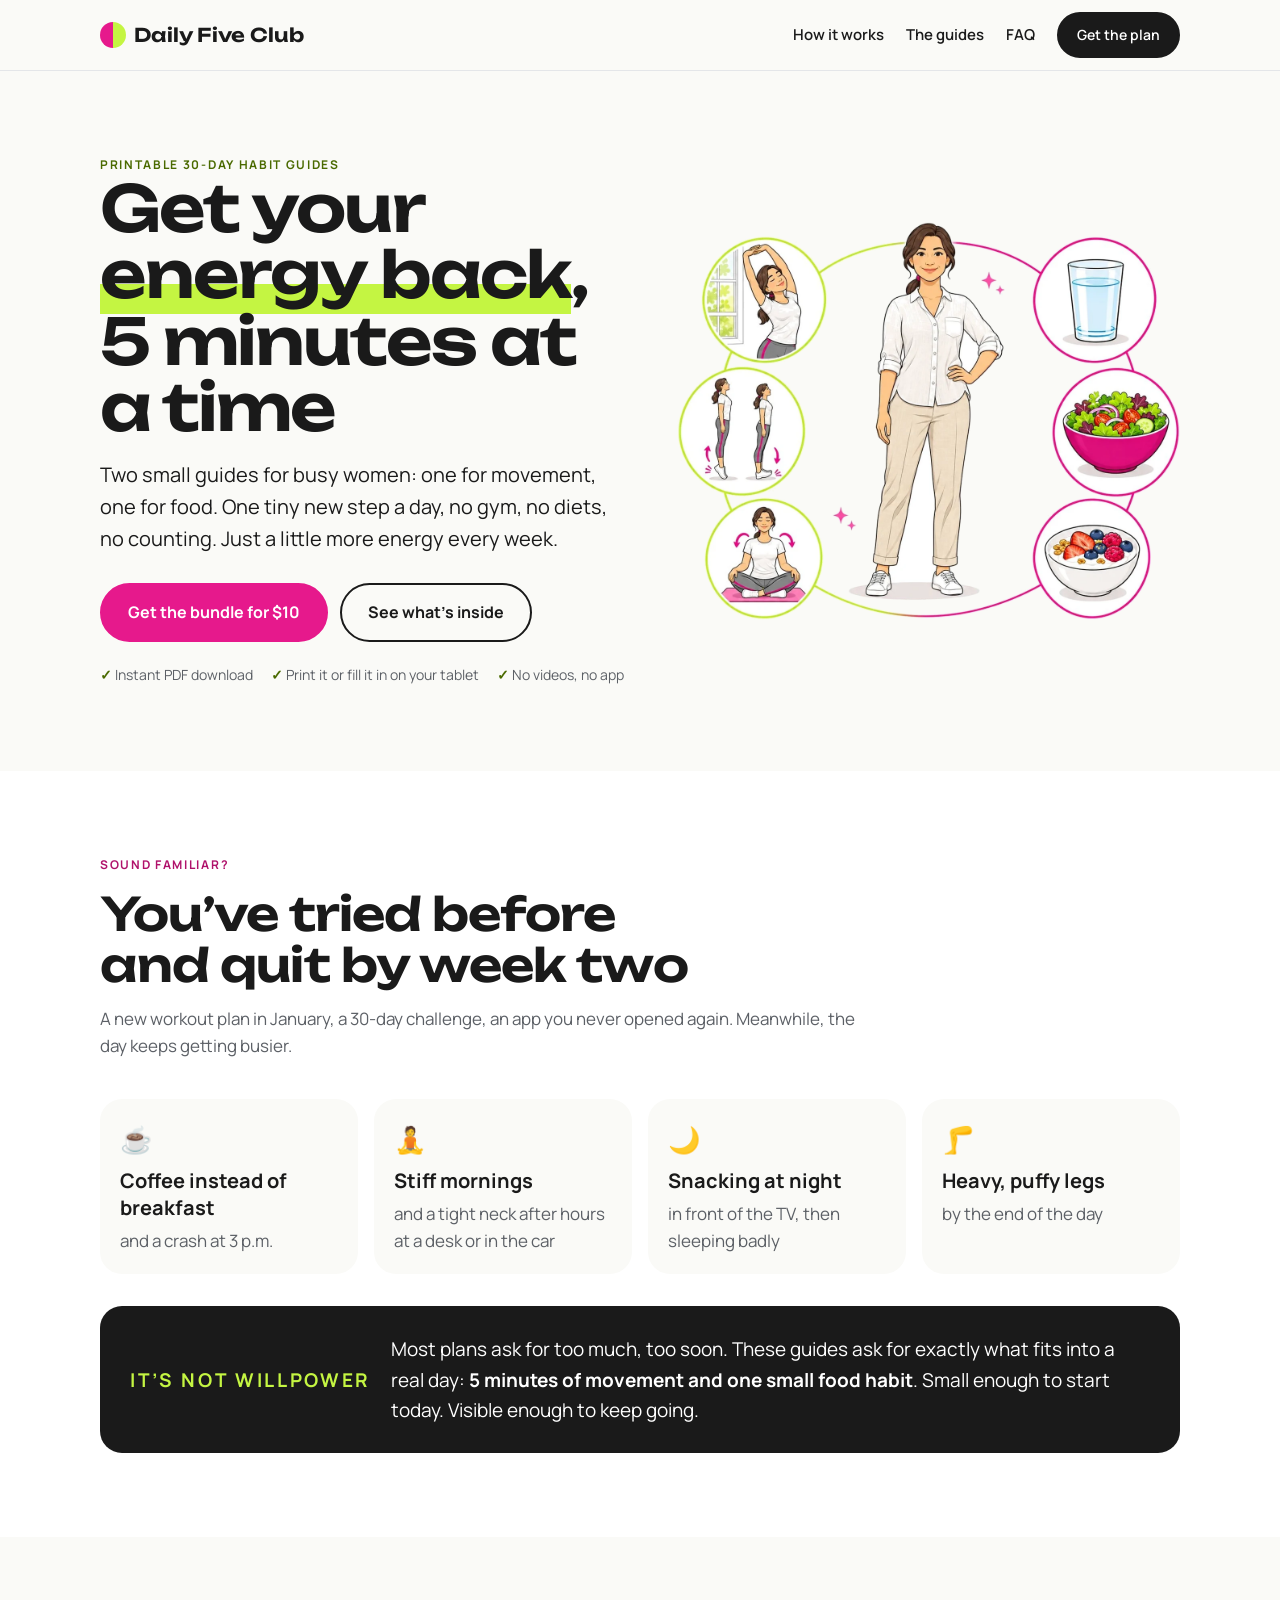
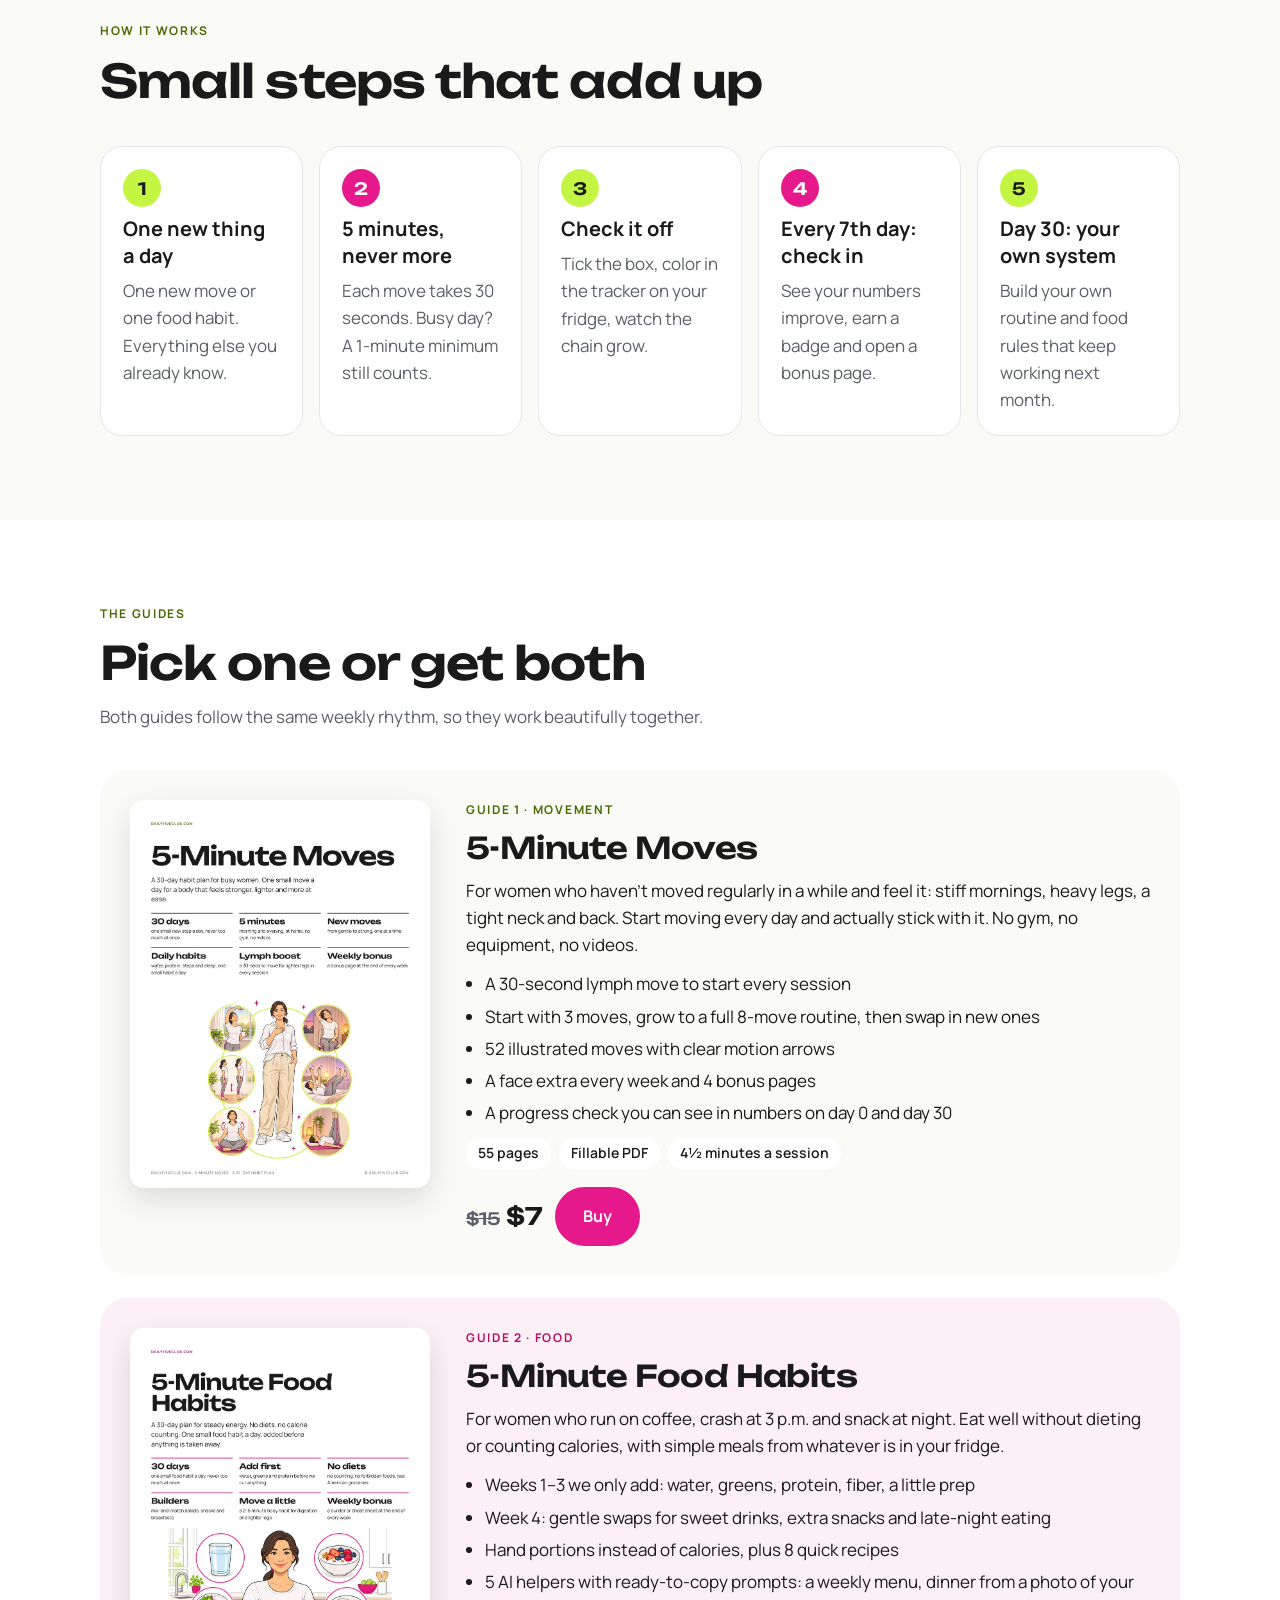
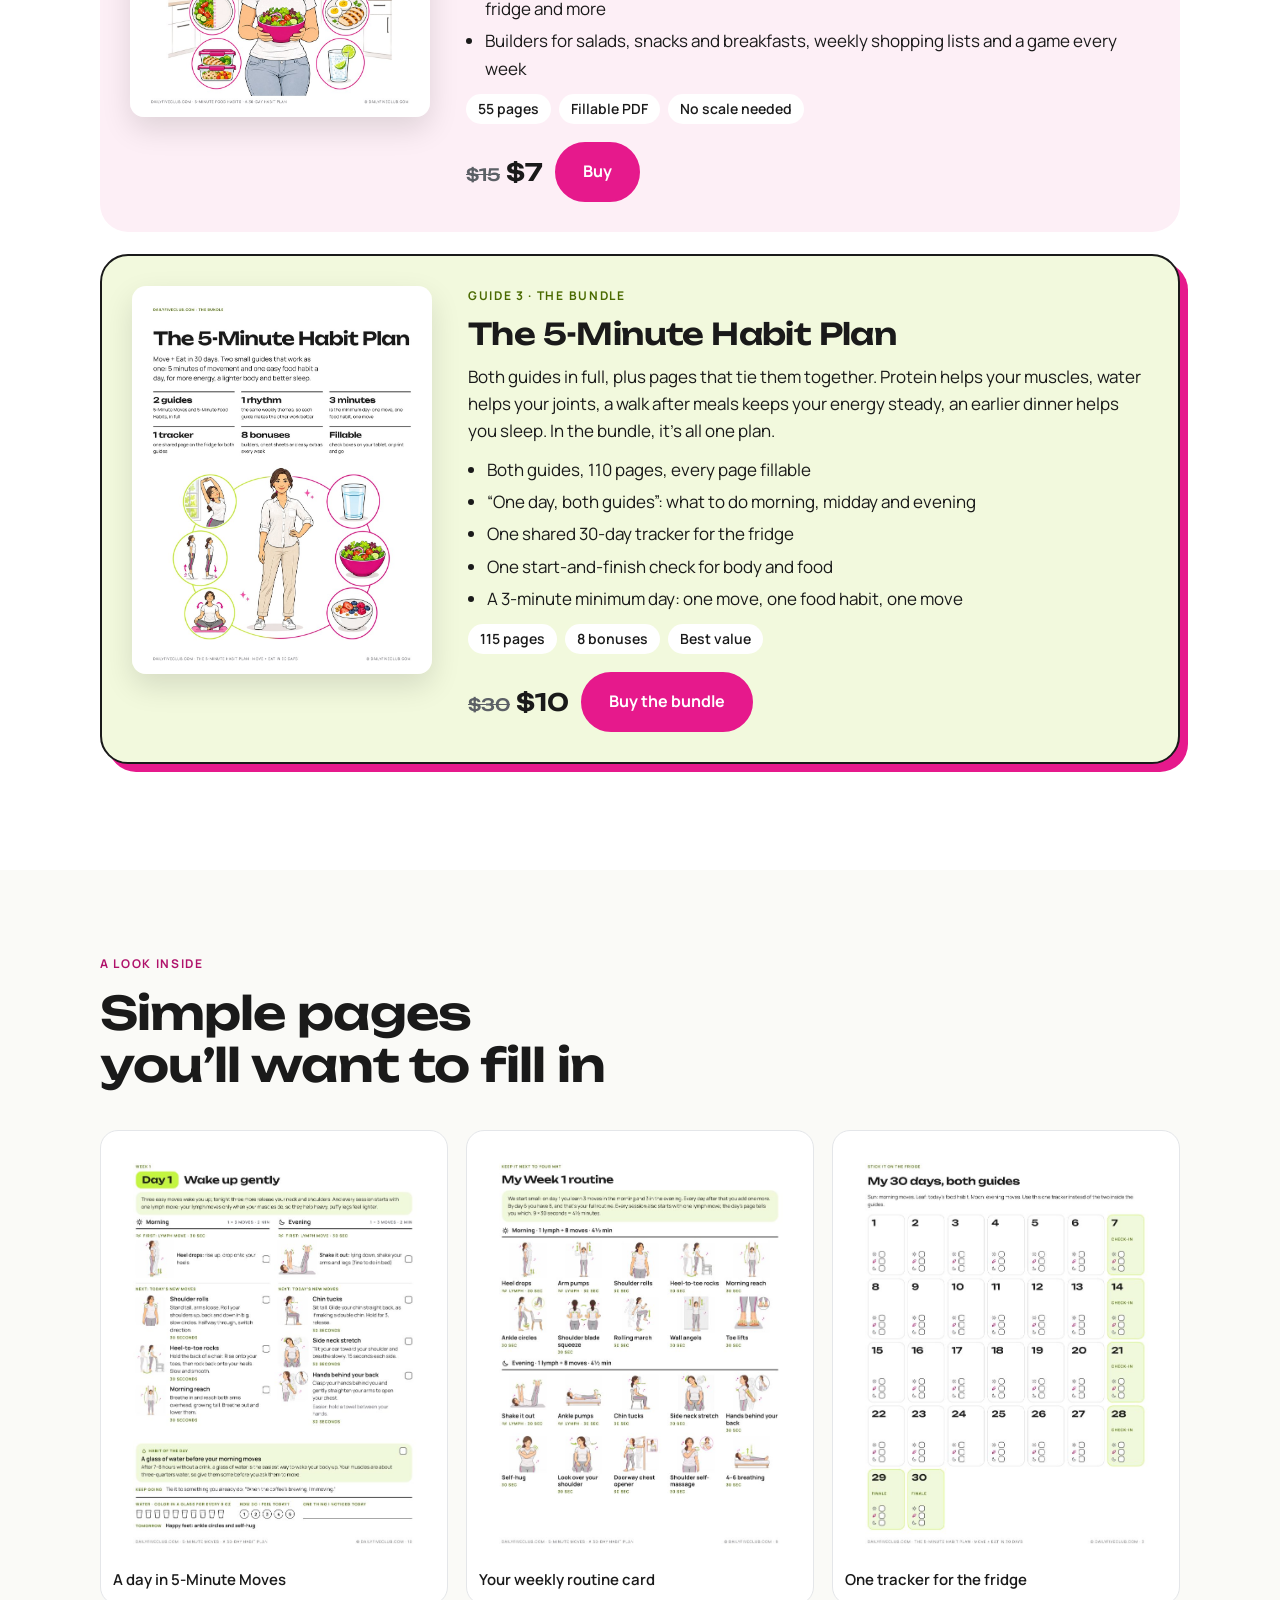
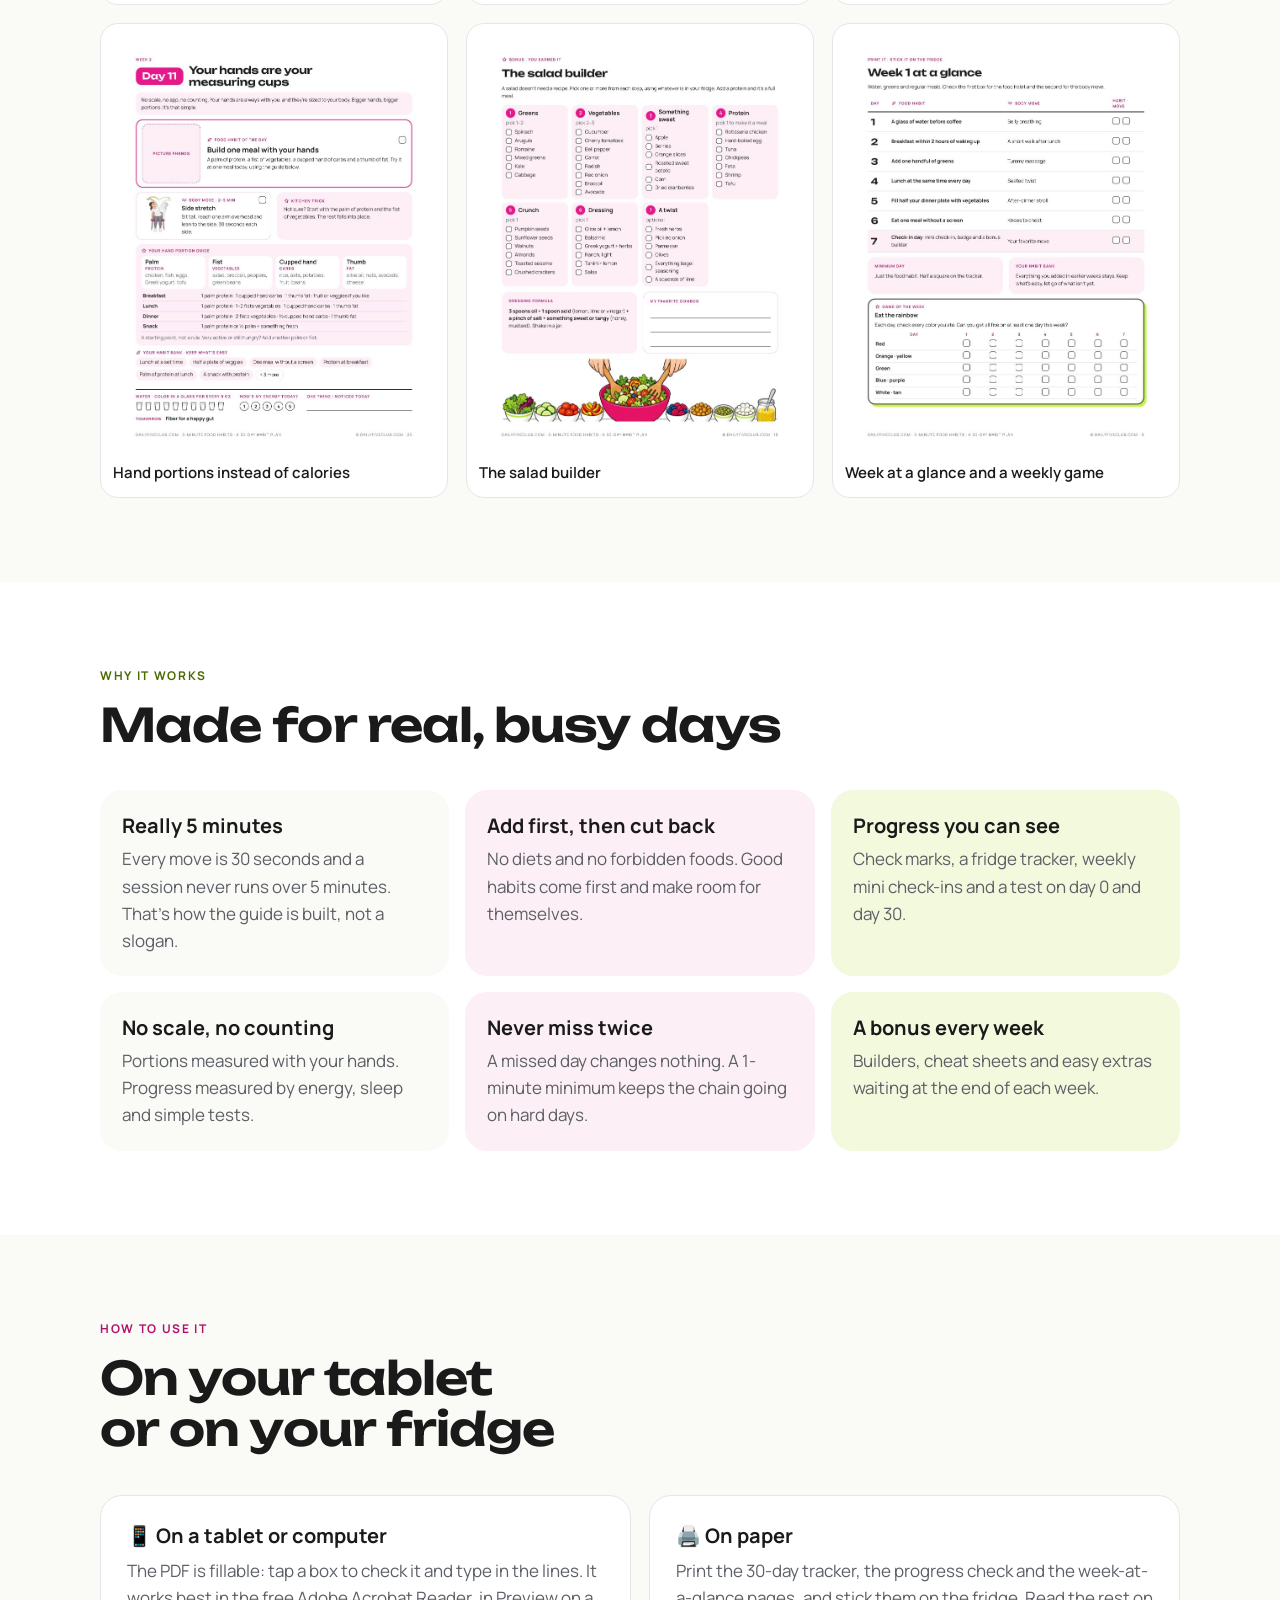
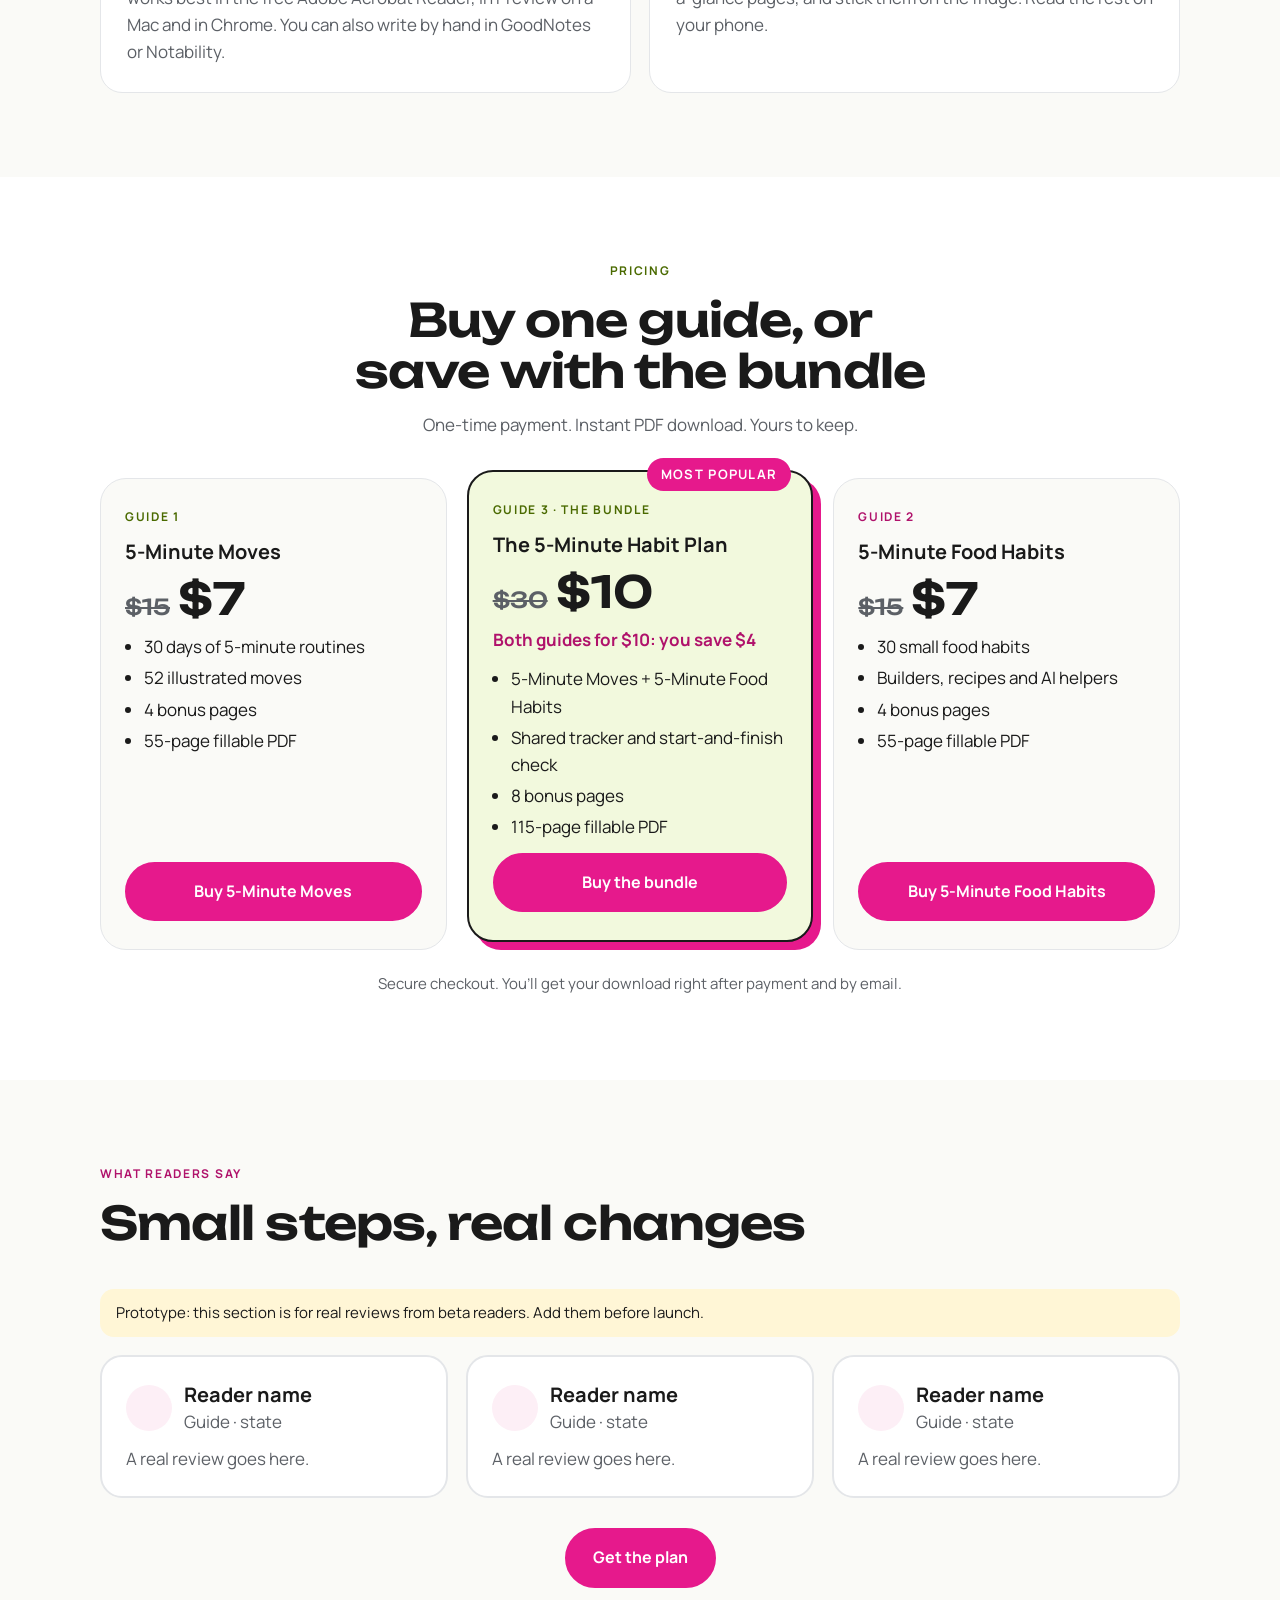
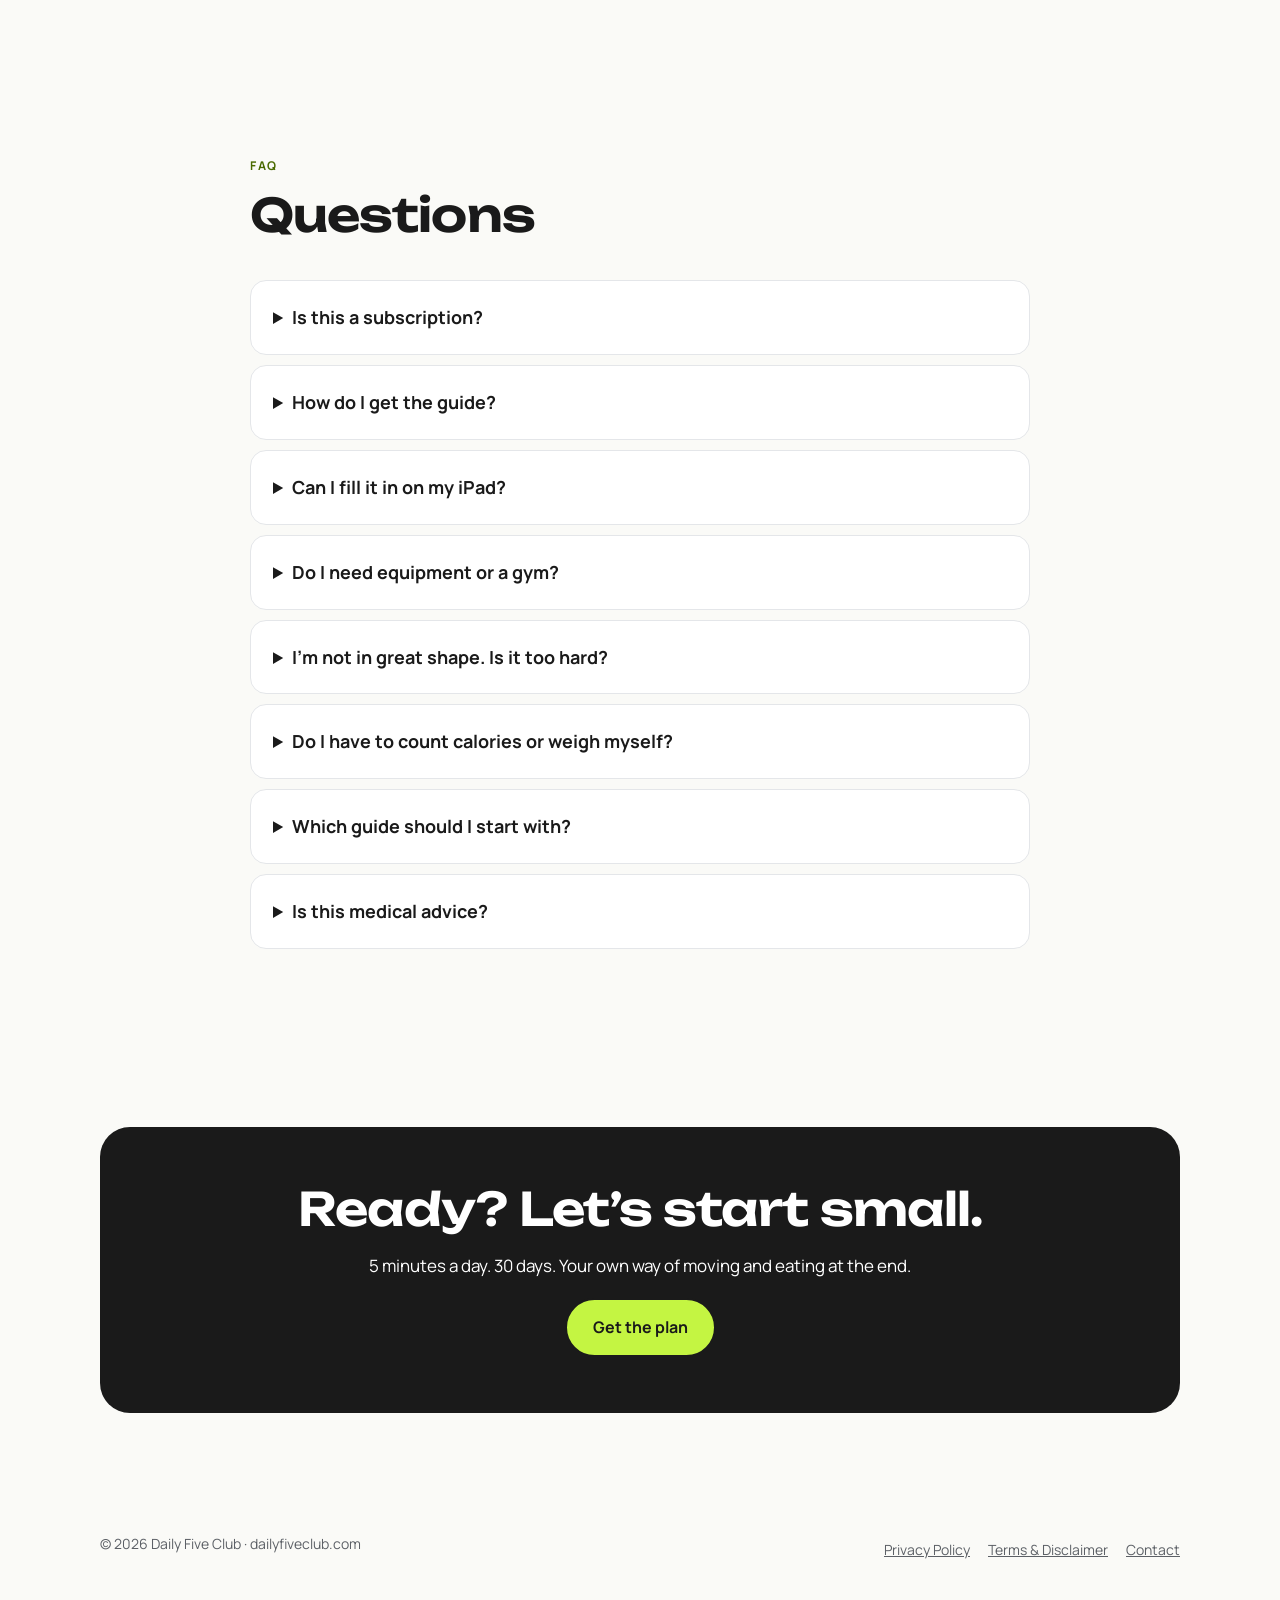
==== commit 69ccbf08: "Connect lava.top checkout links, prices $7 / $10 Co-Authored-By: Claude Opus 5.5 <noreply@anthropic." ====
--- a/index.html
+++ b/index.html
@@ -38,7 +38,7 @@
    <h1>Get your <span>energy back</span>, 5 minutes at a time</h1>
    <p class="lead">Two small guides for busy women: one for movement, one for food. One tiny new step a day, no gym, no diets, no counting. Just a little more energy every week.</p>
    <div class="ctas">
-    <a class="btn pink" href="#pricing">Get the bundle for $9.90</a>
+    <a class="btn pink" href="#pricing">Get the bundle for $10</a>
     <a class="btn ghost" href="#guides">See what’s inside</a>
    </div>
    <div class="trust"><span>Instant PDF download</span><span>Print it or fill it in on your tablet</span><span>No videos, no app</span></div>
@@ -105,7 +105,7 @@
      <li>A progress check you can see in numbers on day 0 and day 30</li>
     </ul>
     <div class="meta"><span class="chip">55 pages</span><span class="chip">Fillable PDF</span><span class="chip">4½ minutes a session</span></div>
-    <div class="actions"><span class="price"><s>$15</s>$6.90</span><a class="btn pink" href="#pricing">Buy</a></div>
+    <div class="actions"><span class="price"><s>$15</s>$7</span><a class="btn pink buy" data-product="moves" href="#pricing">Buy</a></div>
    </div>
   </article>
 
@@ -123,7 +123,7 @@
      <li>Builders for salads, snacks and breakfasts, weekly shopping lists and a game every week</li>
     </ul>
     <div class="meta"><span class="chip">55 pages</span><span class="chip">Fillable PDF</span><span class="chip">No scale needed</span></div>
-    <div class="actions"><span class="price"><s>$15</s>$6.90</span><a class="btn pink" href="#pricing">Buy</a></div>
+    <div class="actions"><span class="price"><s>$15</s>$7</span><a class="btn pink buy" data-product="food" href="#pricing">Buy</a></div>
    </div>
   </article>
 
@@ -141,7 +141,7 @@
      <li>A 3-minute minimum day: one move, one food habit, one move</li>
     </ul>
     <div class="meta"><span class="chip">115 pages</span><span class="chip">8 bonuses</span><span class="chip">Best value</span></div>
-    <div class="actions"><span class="price"><s>$30</s>$9.90</span><a class="btn pink" href="#pricing">Buy the bundle</a></div>
+    <div class="actions"><span class="price"><s>$30</s>$10</span><a class="btn pink buy" data-product="bundle" href="#pricing">Buy the bundle</a></div>
    </div>
   </article>
  </div>
@@ -204,21 +204,21 @@
   <div class="plans">
    <div class="plan">
     <p class="r4">Guide 1</p><p class="r2">5-Minute Moves</p>
-    <p class="amount"><s>$15</s>$6.90</p>
+    <p class="amount"><s>$15</s>$7</p>
     <ul><li>30 days of 5-minute routines</li><li>52 illustrated moves</li><li>4 bonus pages</li><li>55-page fillable PDF</li></ul>
     <a class="btn pink full buy" data-product="moves" href="#pricing">Buy 5-Minute Moves</a>
    </div>
    <div class="plan hit">
     <span class="badge">Most popular</span>
     <p class="r4">Guide 3 · The bundle</p><p class="r2">The 5-Minute Habit Plan</p>
-    <p class="amount"><s>$30</s>$9.90</p>
-    <p class="save">Both guides for $9.90: you save $3.90</p>
+    <p class="amount"><s>$30</s>$10</p>
+    <p class="save">Both guides for $10: you save $4</p>
     <ul><li>5-Minute Moves + 5-Minute Food Habits</li><li>Shared tracker and start-and-finish check</li><li>8 bonus pages</li><li>115-page fillable PDF</li></ul>
     <a class="btn pink full buy" data-product="bundle" href="#pricing">Buy the bundle</a>
    </div>
    <div class="plan">
     <p class="r4 pink">Guide 2</p><p class="r2">5-Minute Food Habits</p>
-    <p class="amount"><s>$15</s>$6.90</p>
+    <p class="amount"><s>$15</s>$7</p>
     <ul><li>30 small food habits</li><li>Builders, recipes and AI helpers</li><li>4 bonus pages</li><li>55-page fillable PDF</li></ul>
     <a class="btn pink full buy" data-product="food" href="#pricing">Buy 5-Minute Food Habits</a>
    </div>
--- a/assets/site.css
+++ b/assets/site.css
@@ -176,3 +176,14 @@
 @media (max-width: 900px) { .plans { max-width: 560px; margin-left: auto; margin-right: auto; } }
 .foot nav a { padding: 6px 0; display: inline-block; }
 .faq summary { padding: 4px 0; }
+
+/* отзывы-примеры 17.11 */
+.reviews .grid { display: grid; grid-template-columns: repeat(auto-fit, minmax(280px, 1fr)); gap: 18px; }
+.reviews .rcard { border-style: solid; }
+.reviews .avatar { display: grid; place-items: center; font-weight: 700; font-size: 16px; color: var(--pink-label); flex: none; }
+.reviews .avatar.l { background: var(--lime-tint); color: var(--lime-label); }
+.reviews .tag { align-self: flex-start; font-size: 11px; font-weight: 700; letter-spacing: .1em; text-transform: uppercase; background: #FFF6D6; border-radius: 999px; padding: 3px 10px; }
+.reviews .rhead { font-weight: 700; margin: 4px 0 0; line-height: 1.35; }
+.reviews .res { list-style: none; padding: 0; margin: 0; display: grid; gap: 4px; font-size: 15px; }
+.reviews .res li::before { content: "✓ "; color: var(--lime-label); font-weight: 700; }
+.reviews .exnote { font-size: 14px; color: var(--soft); margin: -8px 0 18px; }
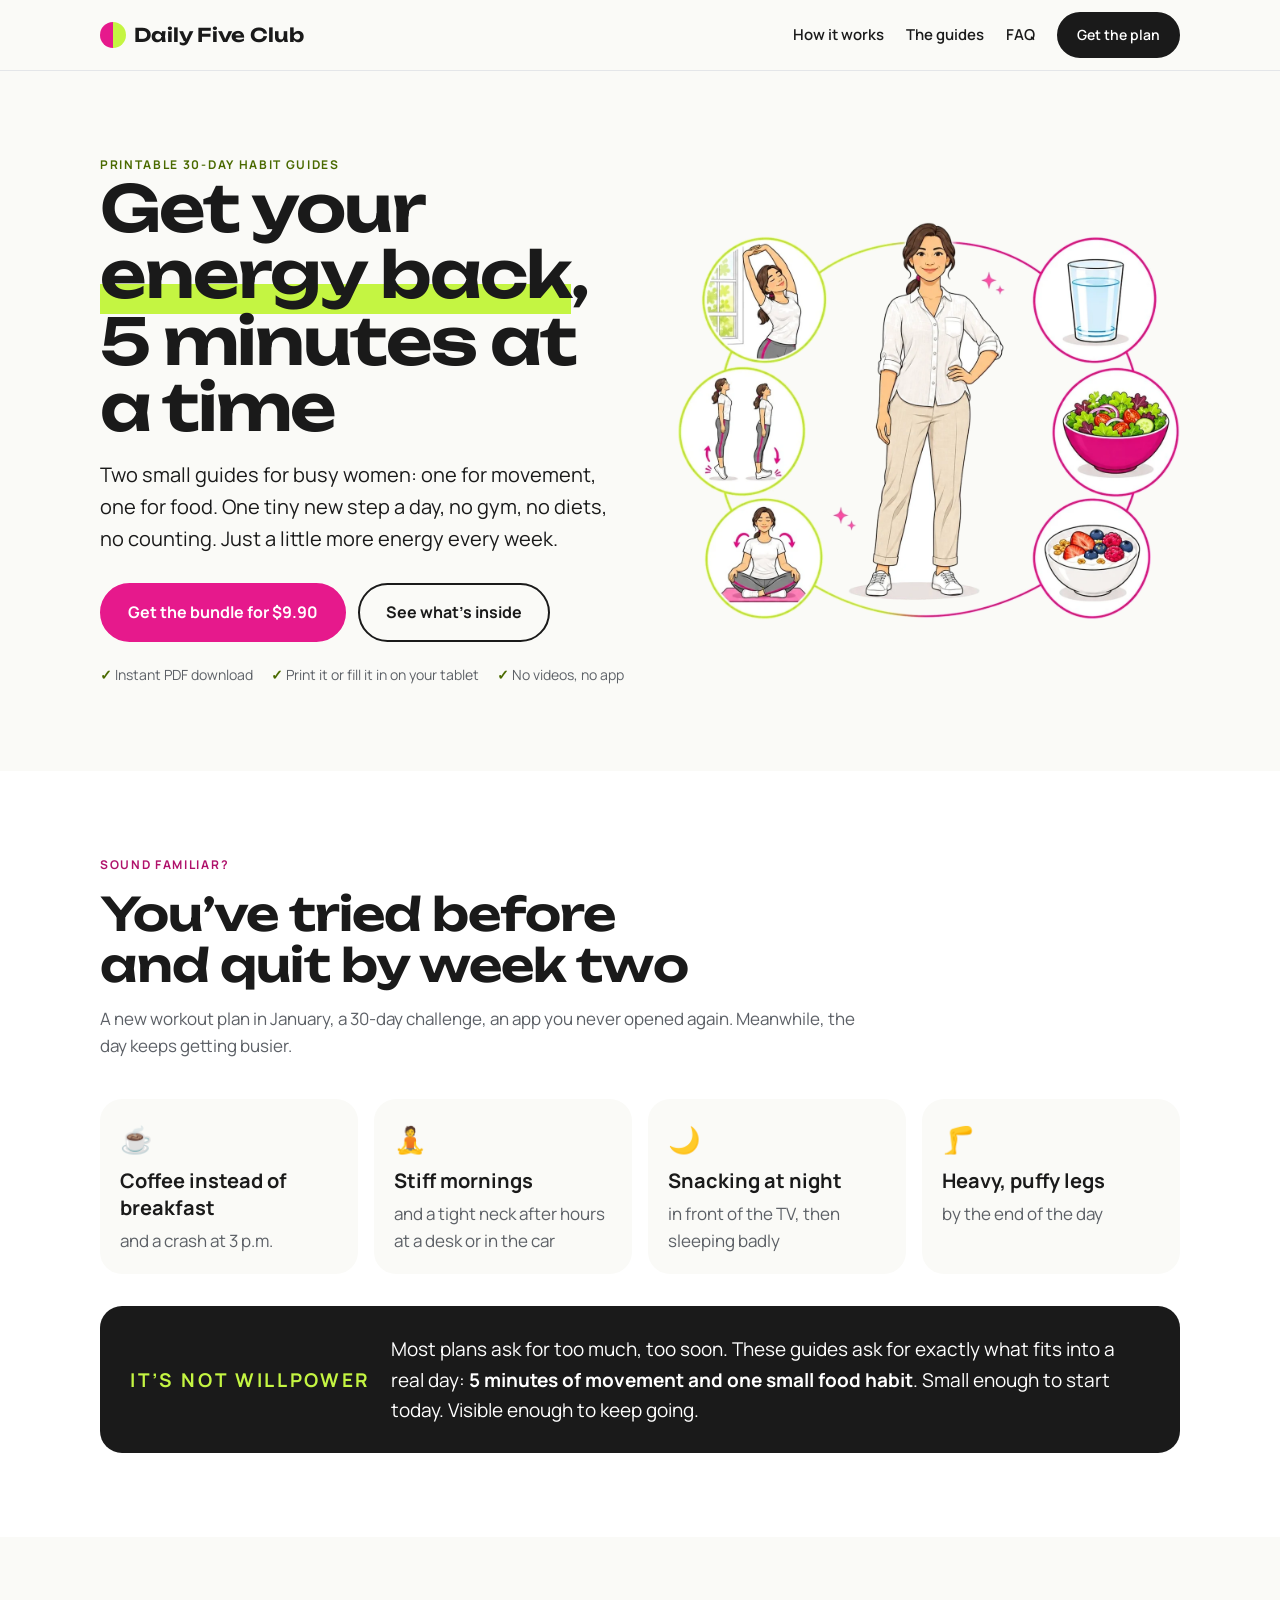
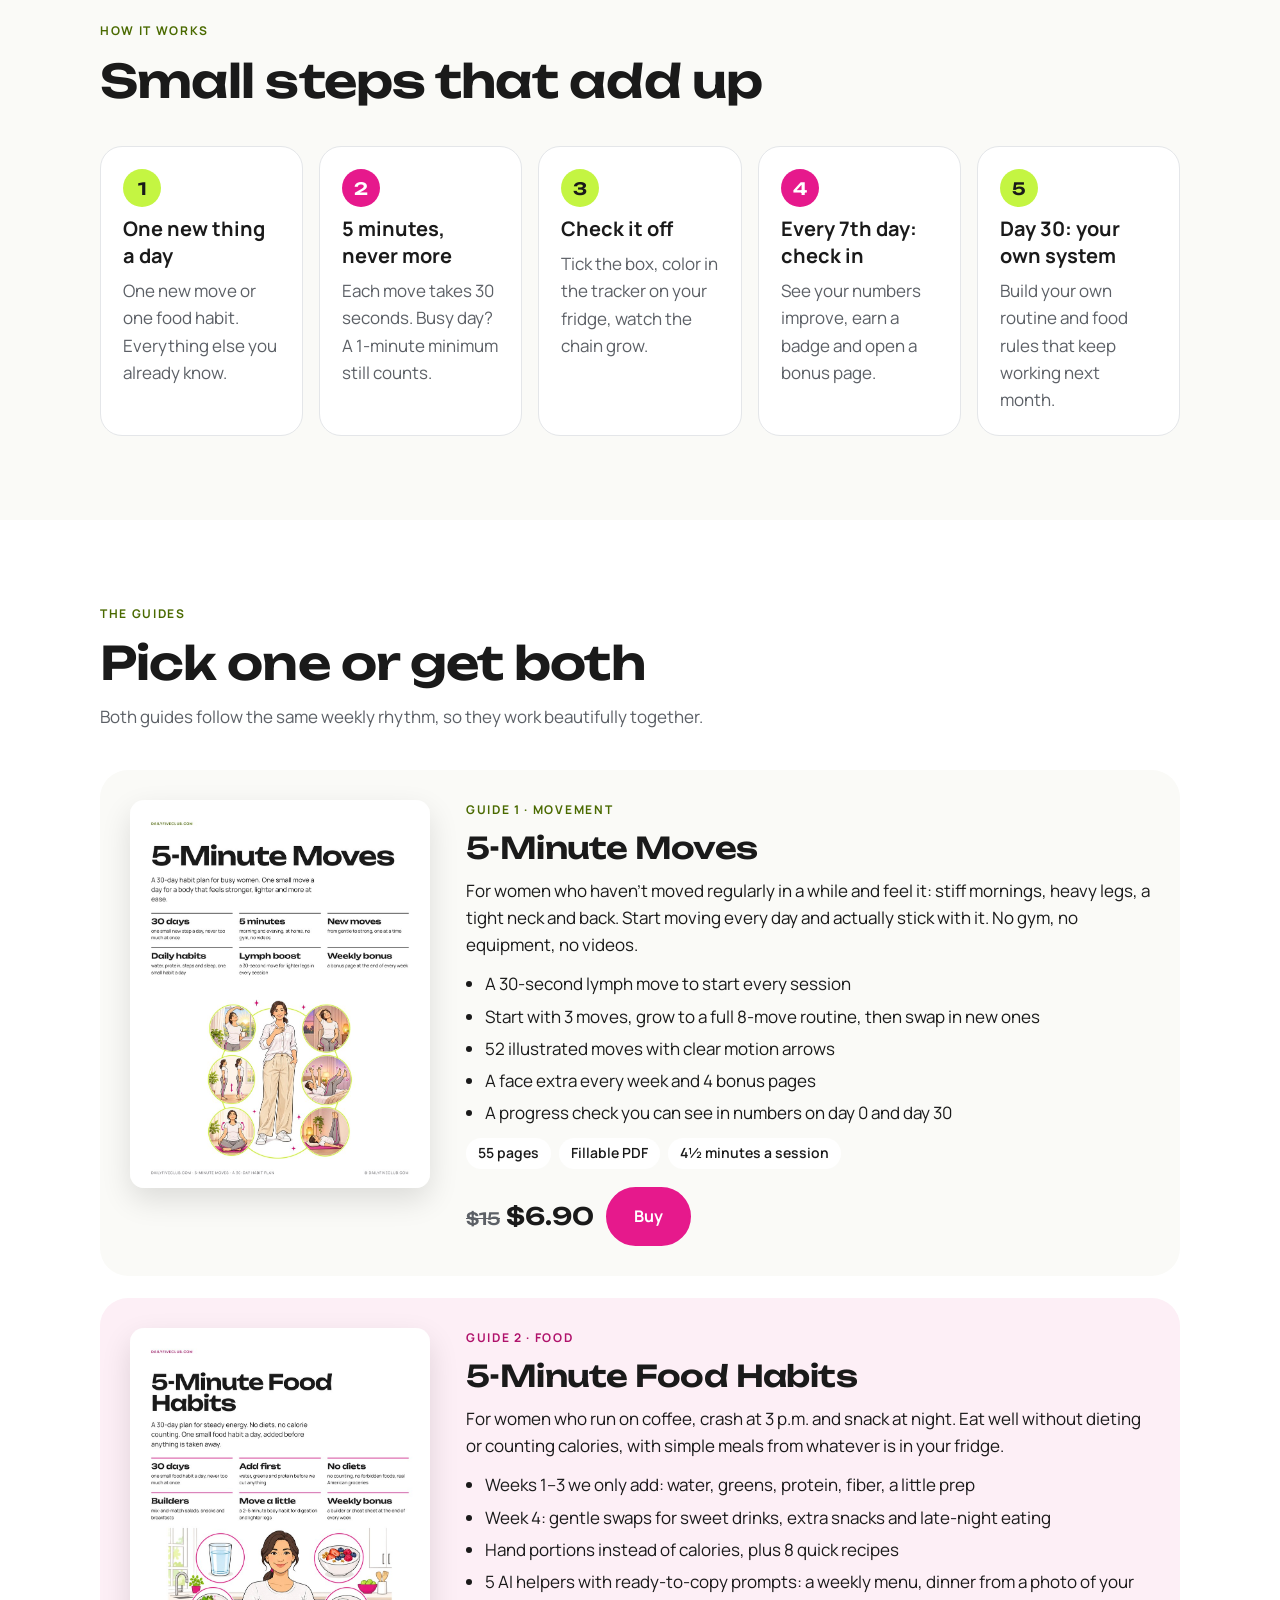
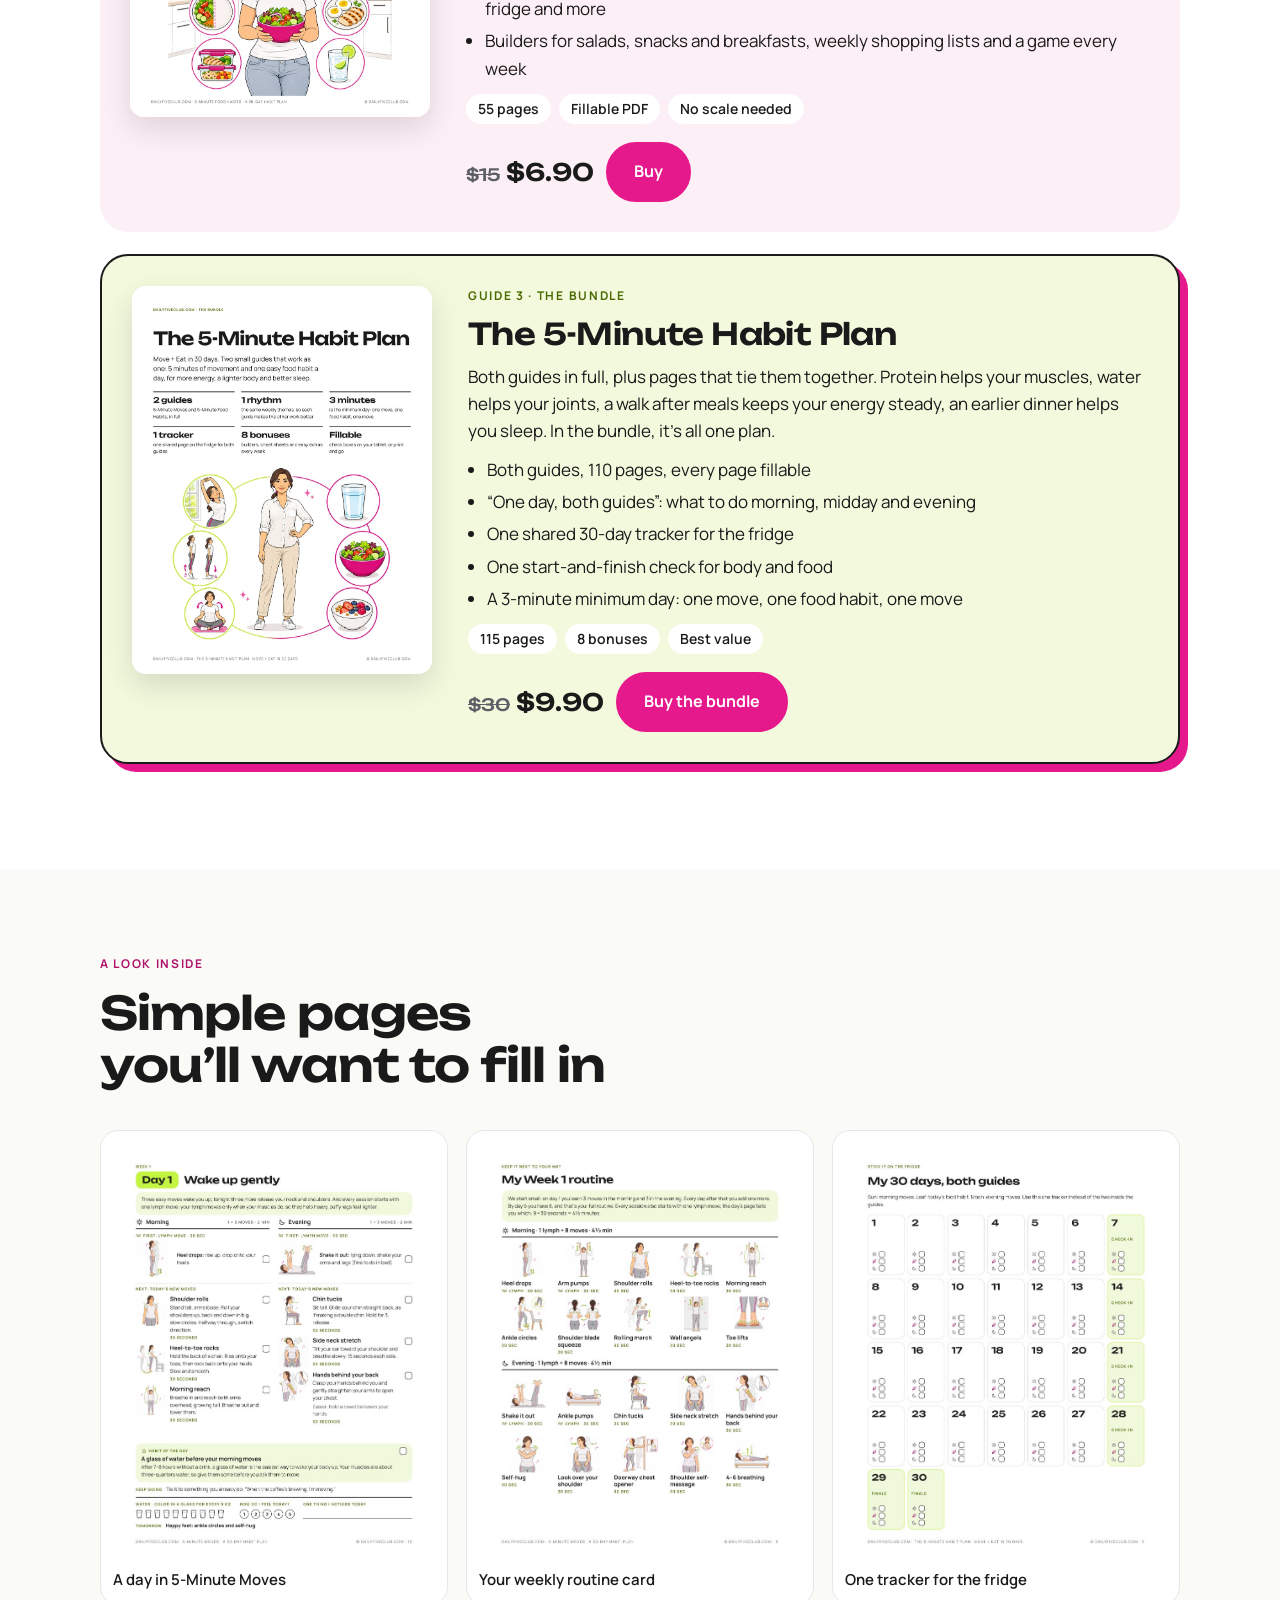
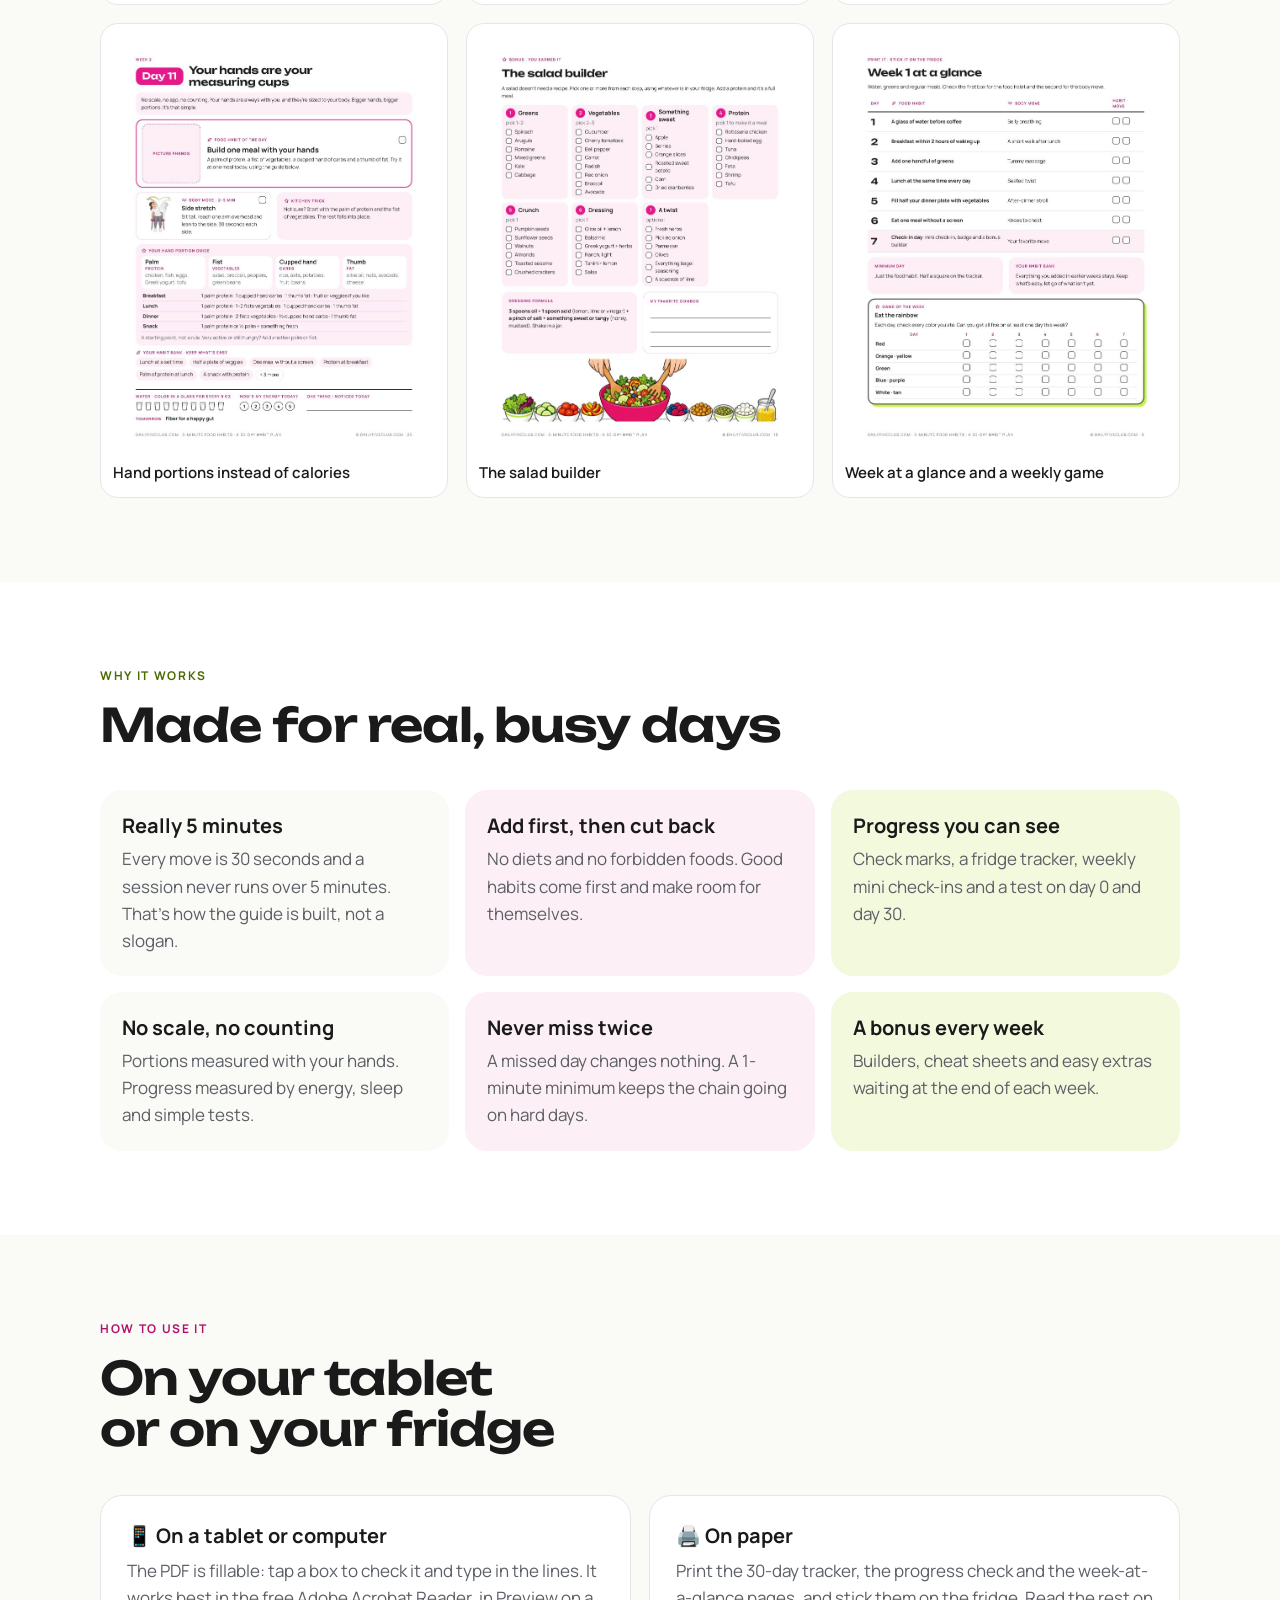
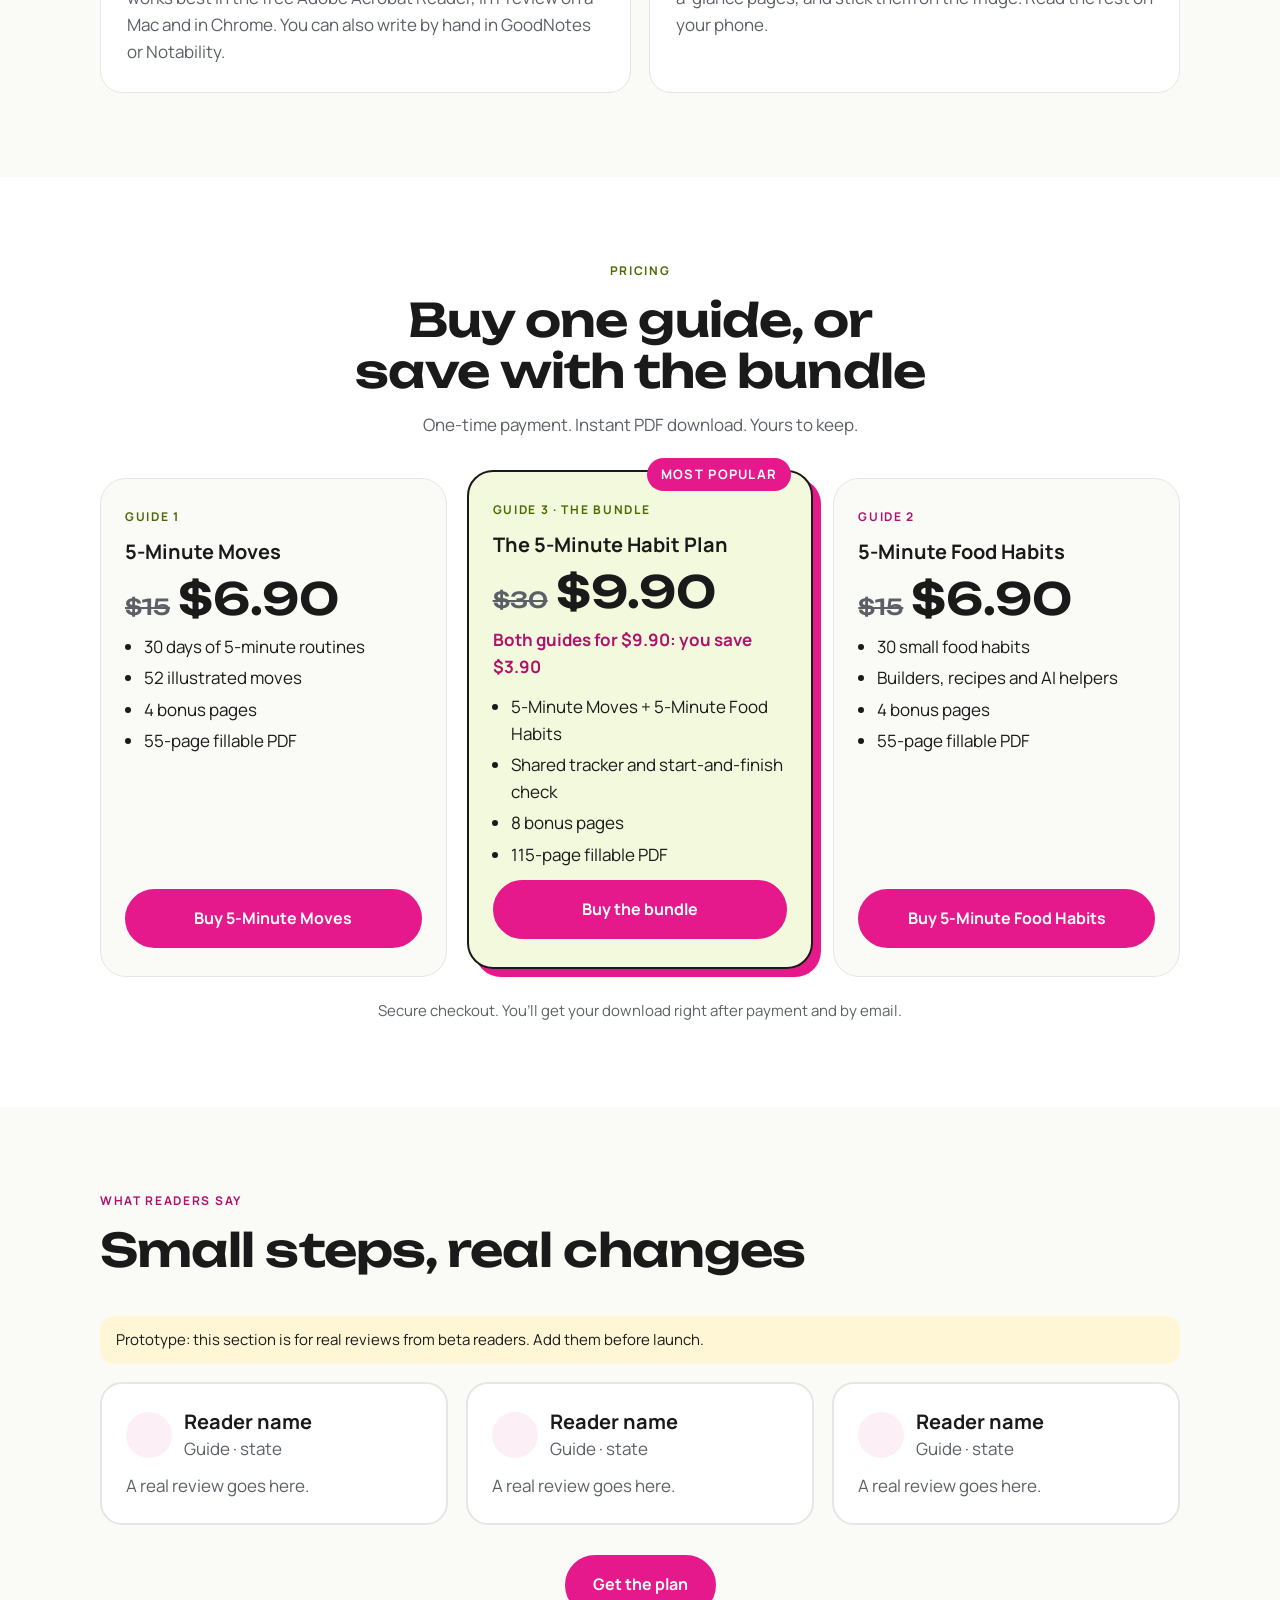
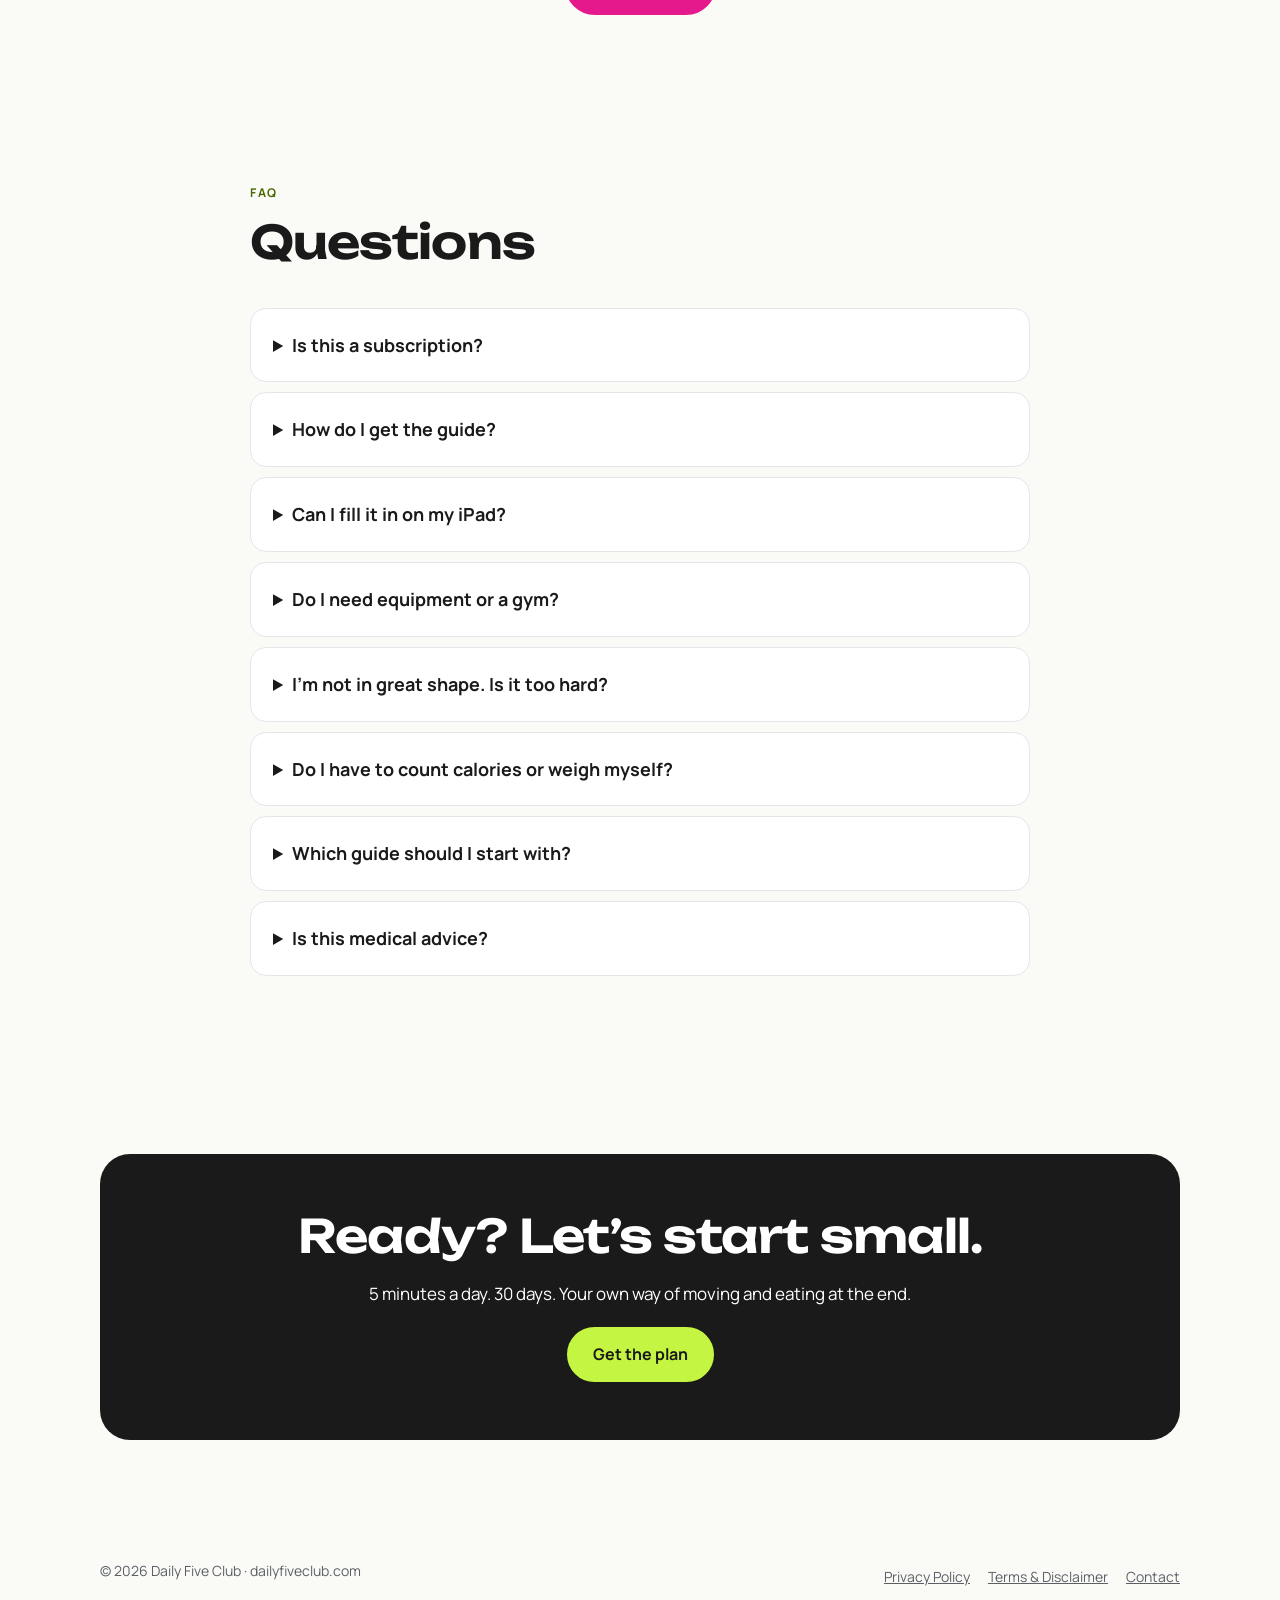
==== commit 874048b0: "Prices back to $6.90 / $9.90 Co-Authored-By: Claude Opus 5.5 <noreply@anthropic.com>" ====
--- a/index.html
+++ b/index.html
@@ -38,7 +38,7 @@
    <h1>Get your <span>energy back</span>, 5 minutes at a time</h1>
    <p class="lead">Two small guides for busy women: one for movement, one for food. One tiny new step a day, no gym, no diets, no counting. Just a little more energy every week.</p>
    <div class="ctas">
-    <a class="btn pink" href="#pricing">Get the bundle for $10</a>
+    <a class="btn pink" href="#pricing">Get the bundle for $9.90</a>
     <a class="btn ghost" href="#guides">See what’s inside</a>
    </div>
    <div class="trust"><span>Instant PDF download</span><span>Print it or fill it in on your tablet</span><span>No videos, no app</span></div>
@@ -105,7 +105,7 @@
      <li>A progress check you can see in numbers on day 0 and day 30</li>
     </ul>
     <div class="meta"><span class="chip">55 pages</span><span class="chip">Fillable PDF</span><span class="chip">4½ minutes a session</span></div>
-    <div class="actions"><span class="price"><s>$15</s>$7</span><a class="btn pink buy" data-product="moves" href="#pricing">Buy</a></div>
+    <div class="actions"><span class="price"><s>$15</s>$6.90</span><a class="btn pink buy" data-product="moves" href="#pricing">Buy</a></div>
    </div>
   </article>
 
@@ -123,7 +123,7 @@
      <li>Builders for salads, snacks and breakfasts, weekly shopping lists and a game every week</li>
     </ul>
     <div class="meta"><span class="chip">55 pages</span><span class="chip">Fillable PDF</span><span class="chip">No scale needed</span></div>
-    <div class="actions"><span class="price"><s>$15</s>$7</span><a class="btn pink buy" data-product="food" href="#pricing">Buy</a></div>
+    <div class="actions"><span class="price"><s>$15</s>$6.90</span><a class="btn pink buy" data-product="food" href="#pricing">Buy</a></div>
    </div>
   </article>
 
@@ -141,7 +141,7 @@
      <li>A 3-minute minimum day: one move, one food habit, one move</li>
     </ul>
     <div class="meta"><span class="chip">115 pages</span><span class="chip">8 bonuses</span><span class="chip">Best value</span></div>
-    <div class="actions"><span class="price"><s>$30</s>$10</span><a class="btn pink buy" data-product="bundle" href="#pricing">Buy the bundle</a></div>
+    <div class="actions"><span class="price"><s>$30</s>$9.90</span><a class="btn pink buy" data-product="bundle" href="#pricing">Buy the bundle</a></div>
    </div>
   </article>
  </div>
@@ -204,21 +204,21 @@
   <div class="plans">
    <div class="plan">
     <p class="r4">Guide 1</p><p class="r2">5-Minute Moves</p>
-    <p class="amount"><s>$15</s>$7</p>
+    <p class="amount"><s>$15</s>$6.90</p>
     <ul><li>30 days of 5-minute routines</li><li>52 illustrated moves</li><li>4 bonus pages</li><li>55-page fillable PDF</li></ul>
     <a class="btn pink full buy" data-product="moves" href="#pricing">Buy 5-Minute Moves</a>
    </div>
    <div class="plan hit">
     <span class="badge">Most popular</span>
     <p class="r4">Guide 3 · The bundle</p><p class="r2">The 5-Minute Habit Plan</p>
-    <p class="amount"><s>$30</s>$10</p>
-    <p class="save">Both guides for $10: you save $4</p>
+    <p class="amount"><s>$30</s>$9.90</p>
+    <p class="save">Both guides for $9.90: you save $3.90</p>
     <ul><li>5-Minute Moves + 5-Minute Food Habits</li><li>Shared tracker and start-and-finish check</li><li>8 bonus pages</li><li>115-page fillable PDF</li></ul>
     <a class="btn pink full buy" data-product="bundle" href="#pricing">Buy the bundle</a>
    </div>
    <div class="plan">
     <p class="r4 pink">Guide 2</p><p class="r2">5-Minute Food Habits</p>
-    <p class="amount"><s>$15</s>$7</p>
+    <p class="amount"><s>$15</s>$6.90</p>
     <ul><li>30 small food habits</li><li>Builders, recipes and AI helpers</li><li>4 bonus pages</li><li>55-page fillable PDF</li></ul>
     <a class="btn pink full buy" data-product="food" href="#pricing">Buy 5-Minute Food Habits</a>
    </div>
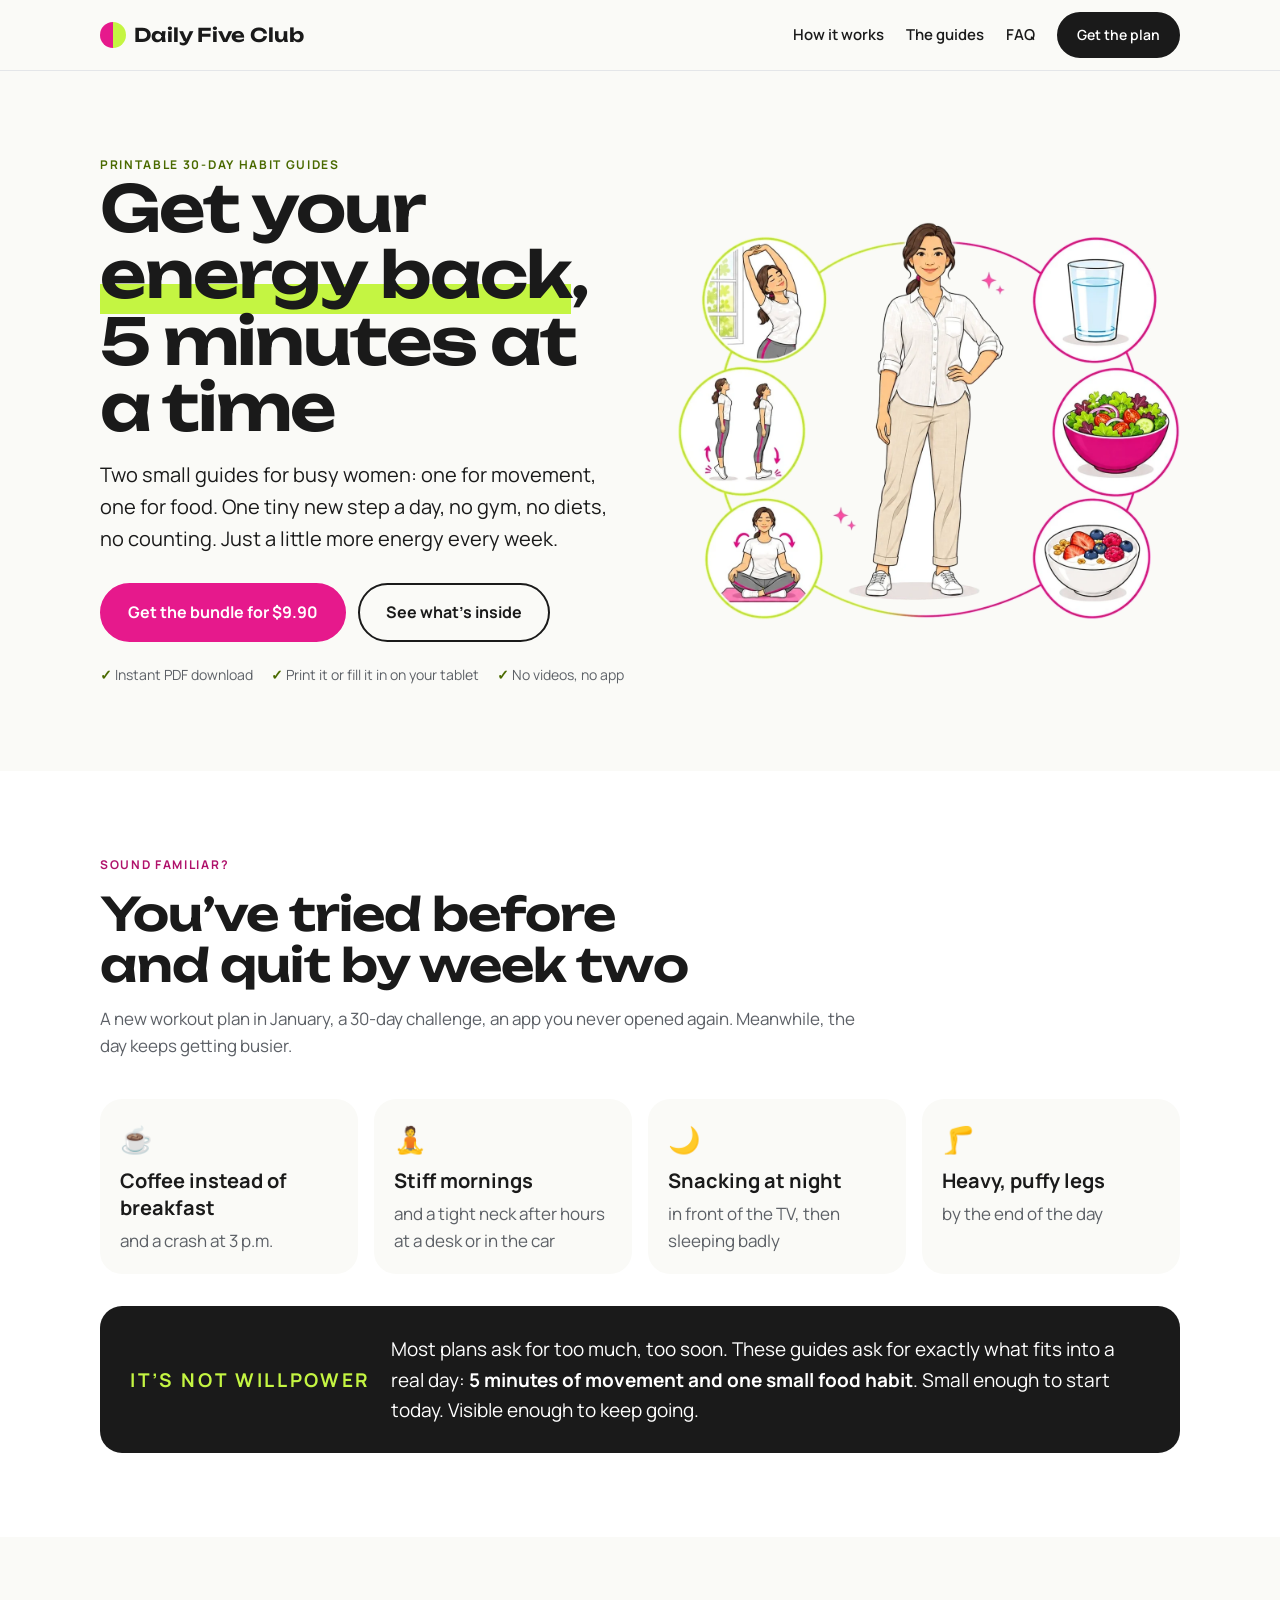
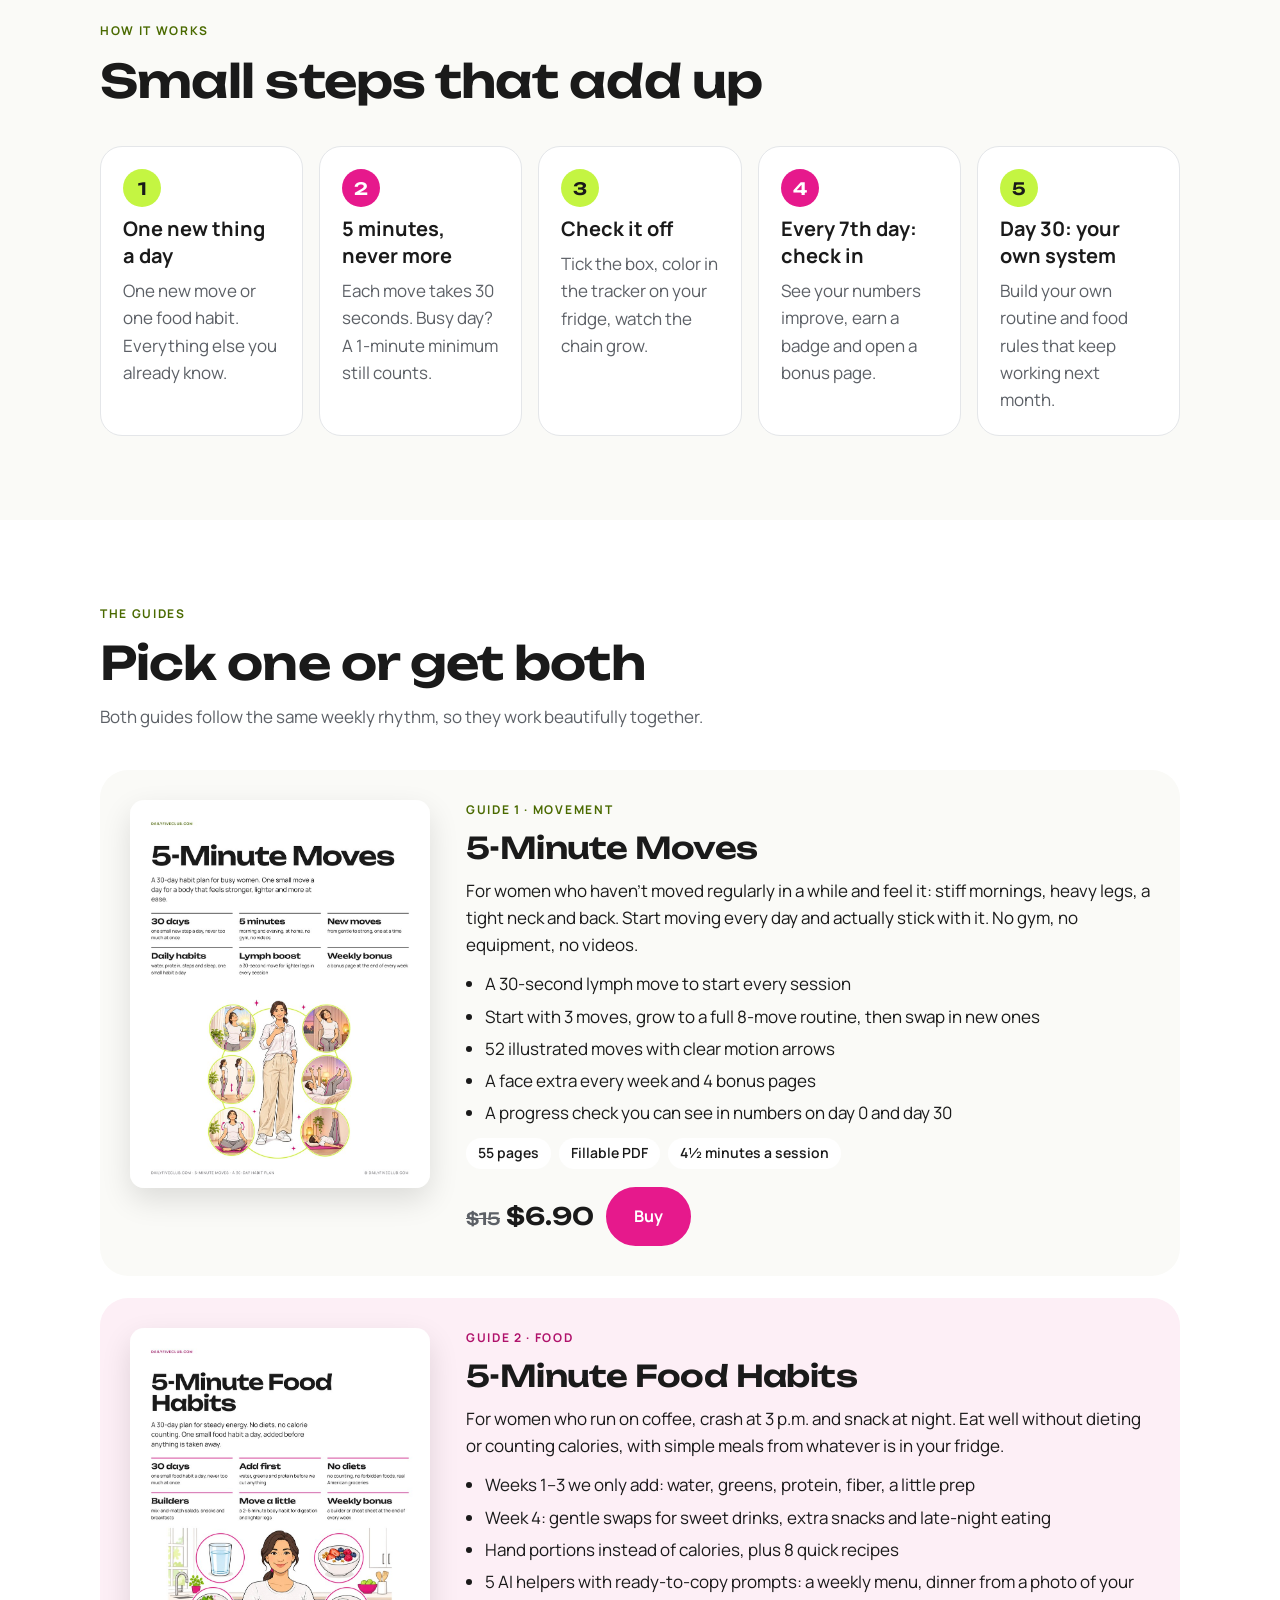
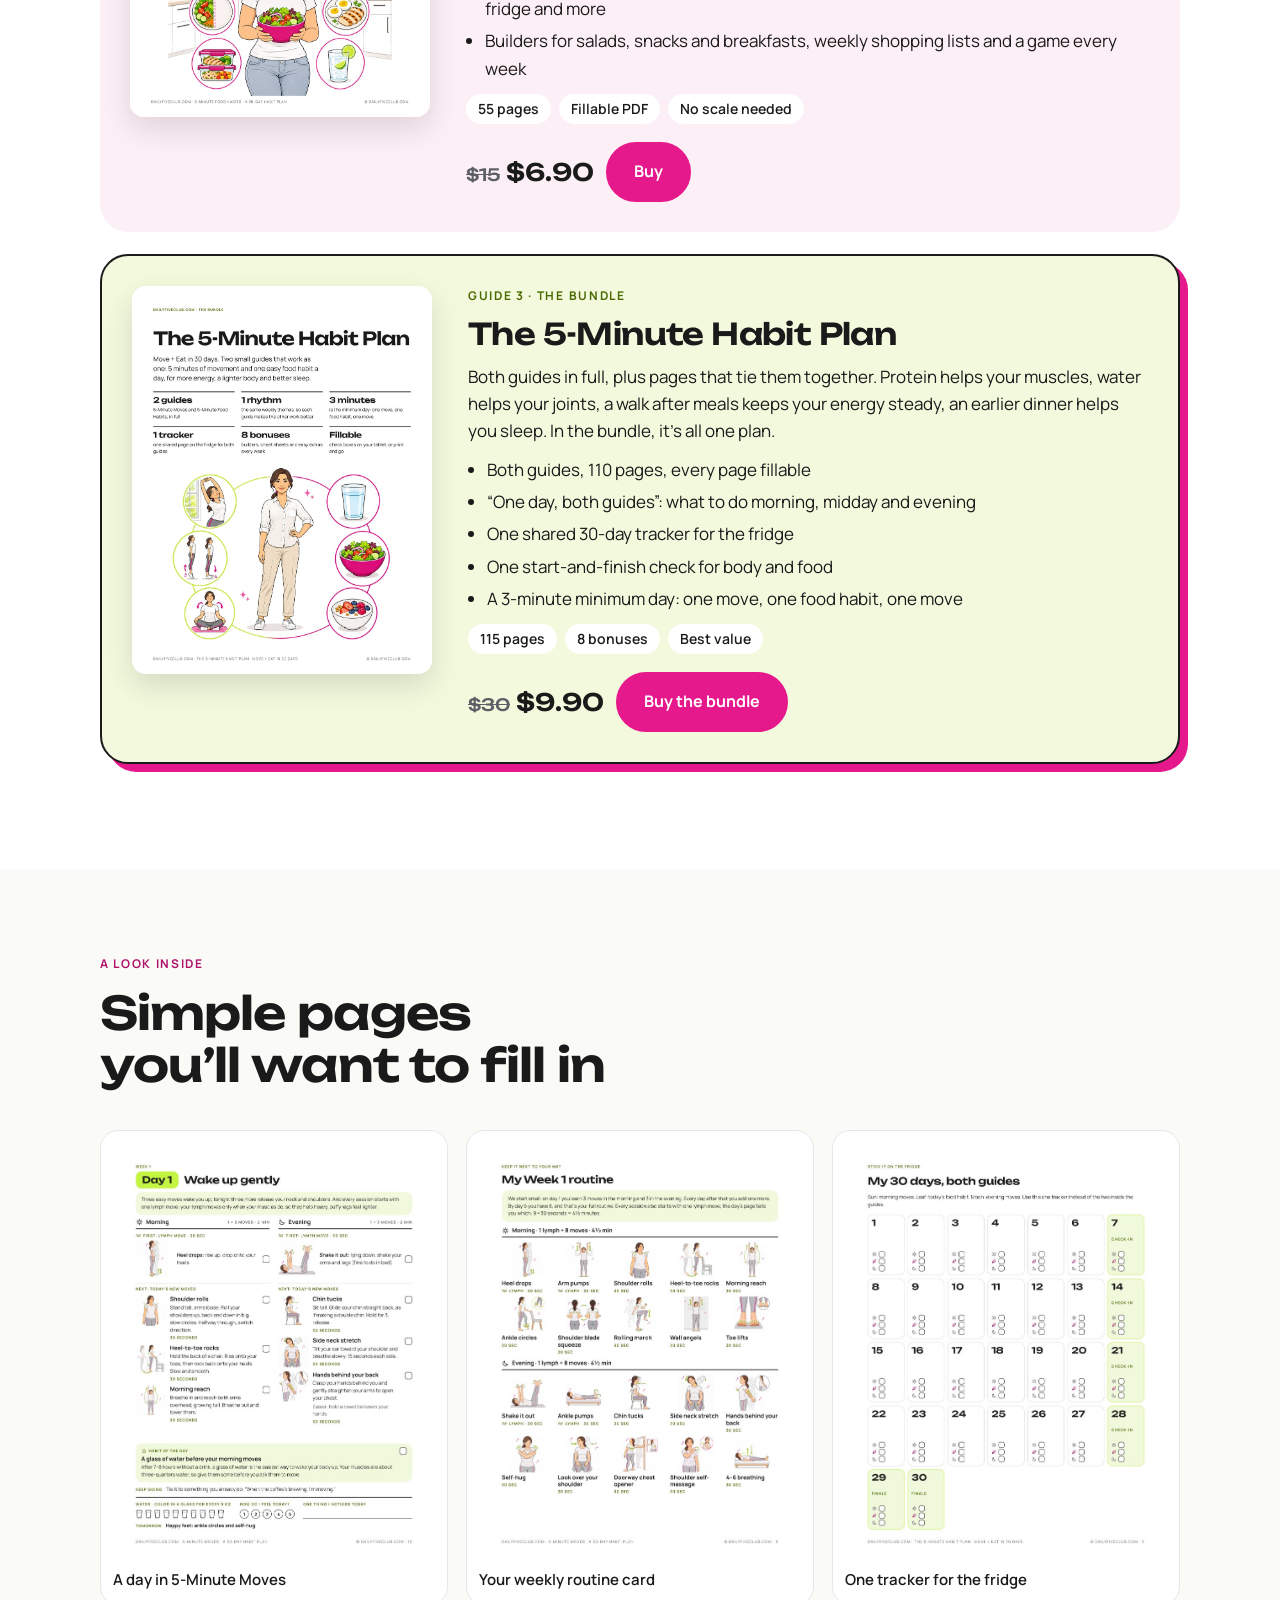
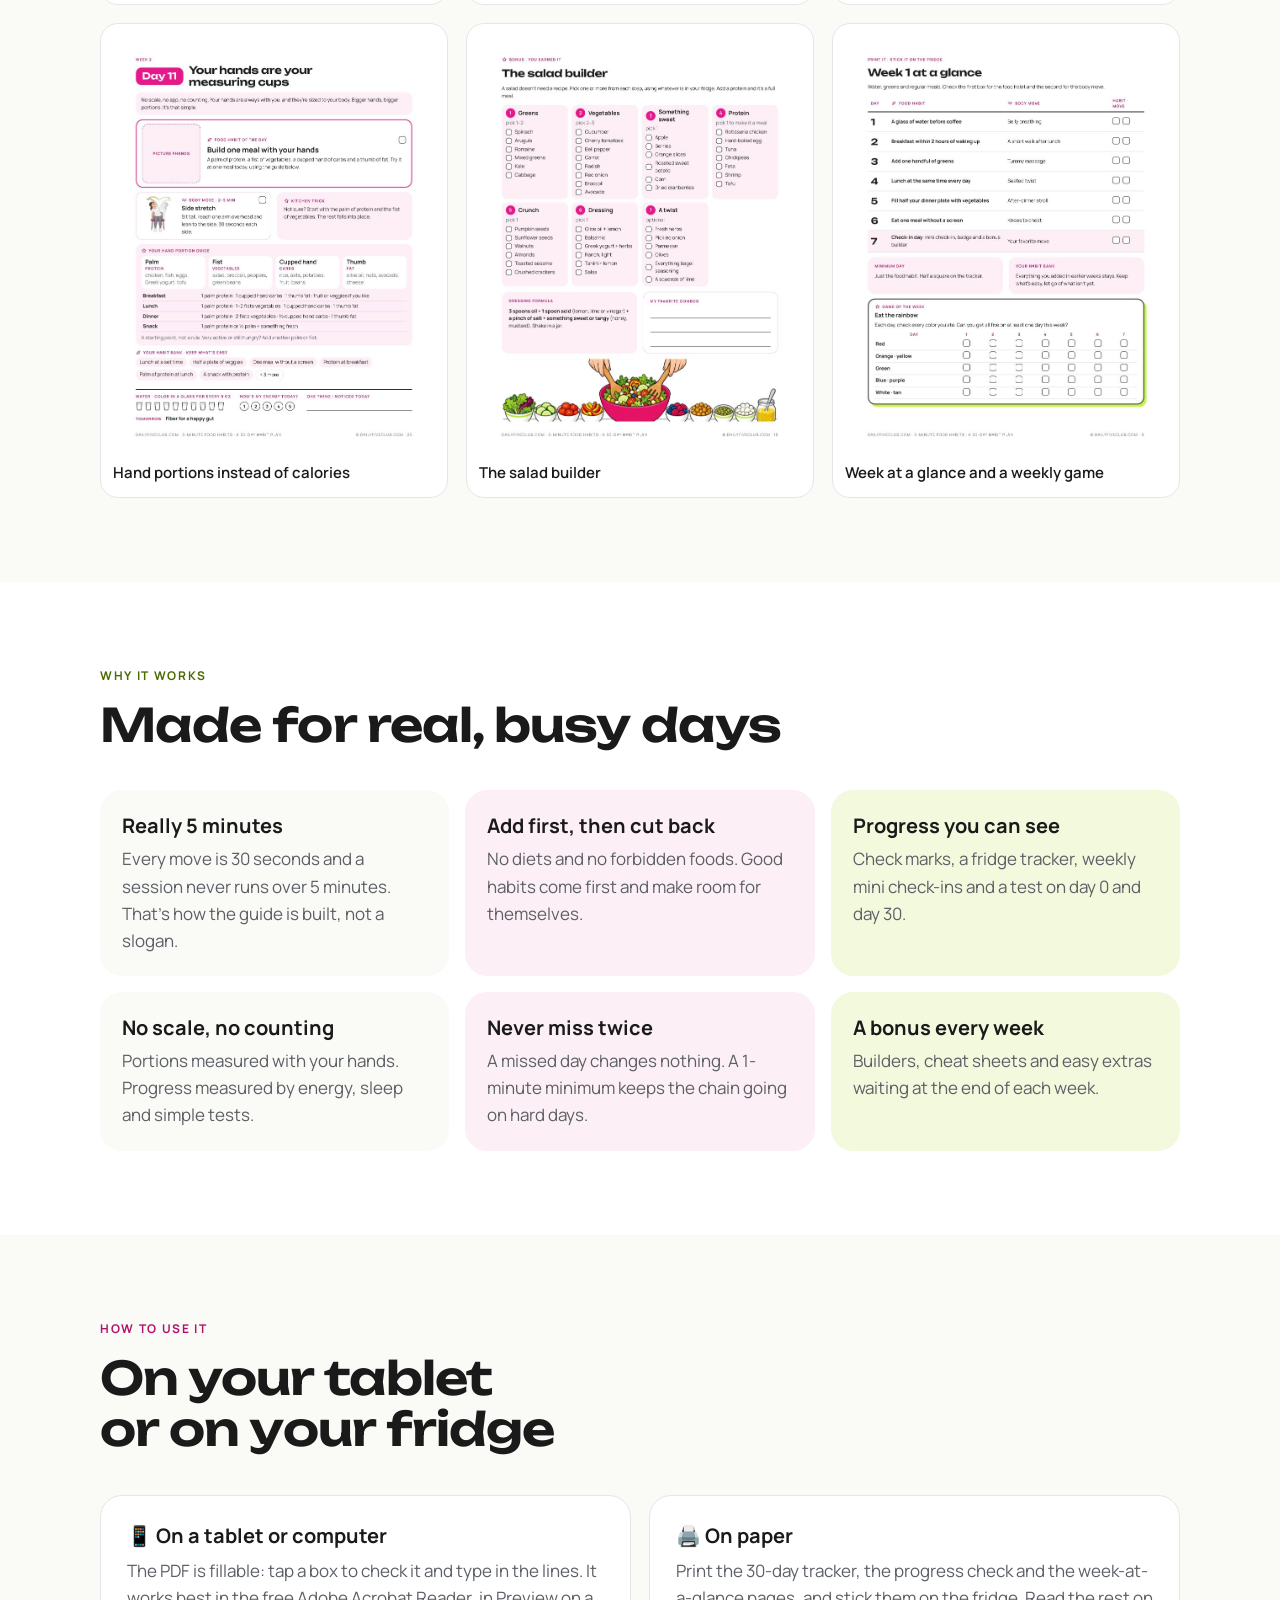
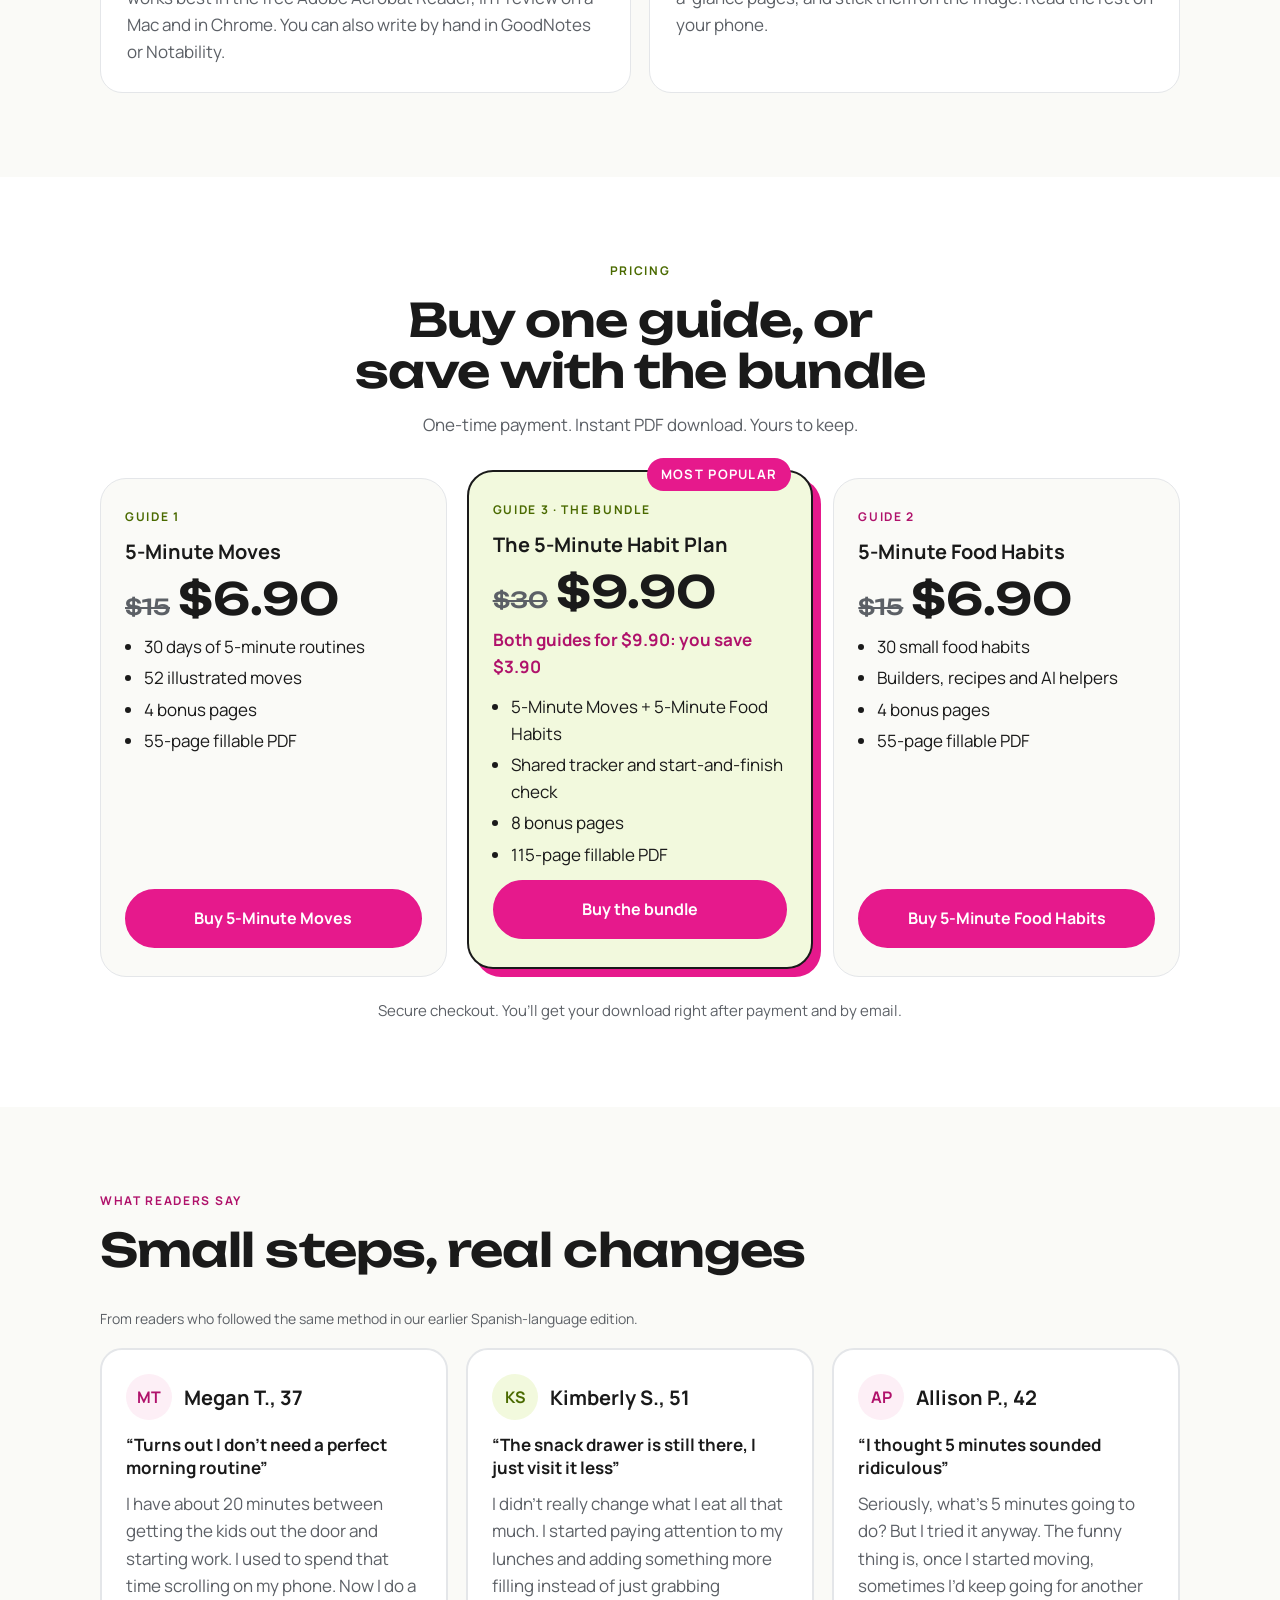
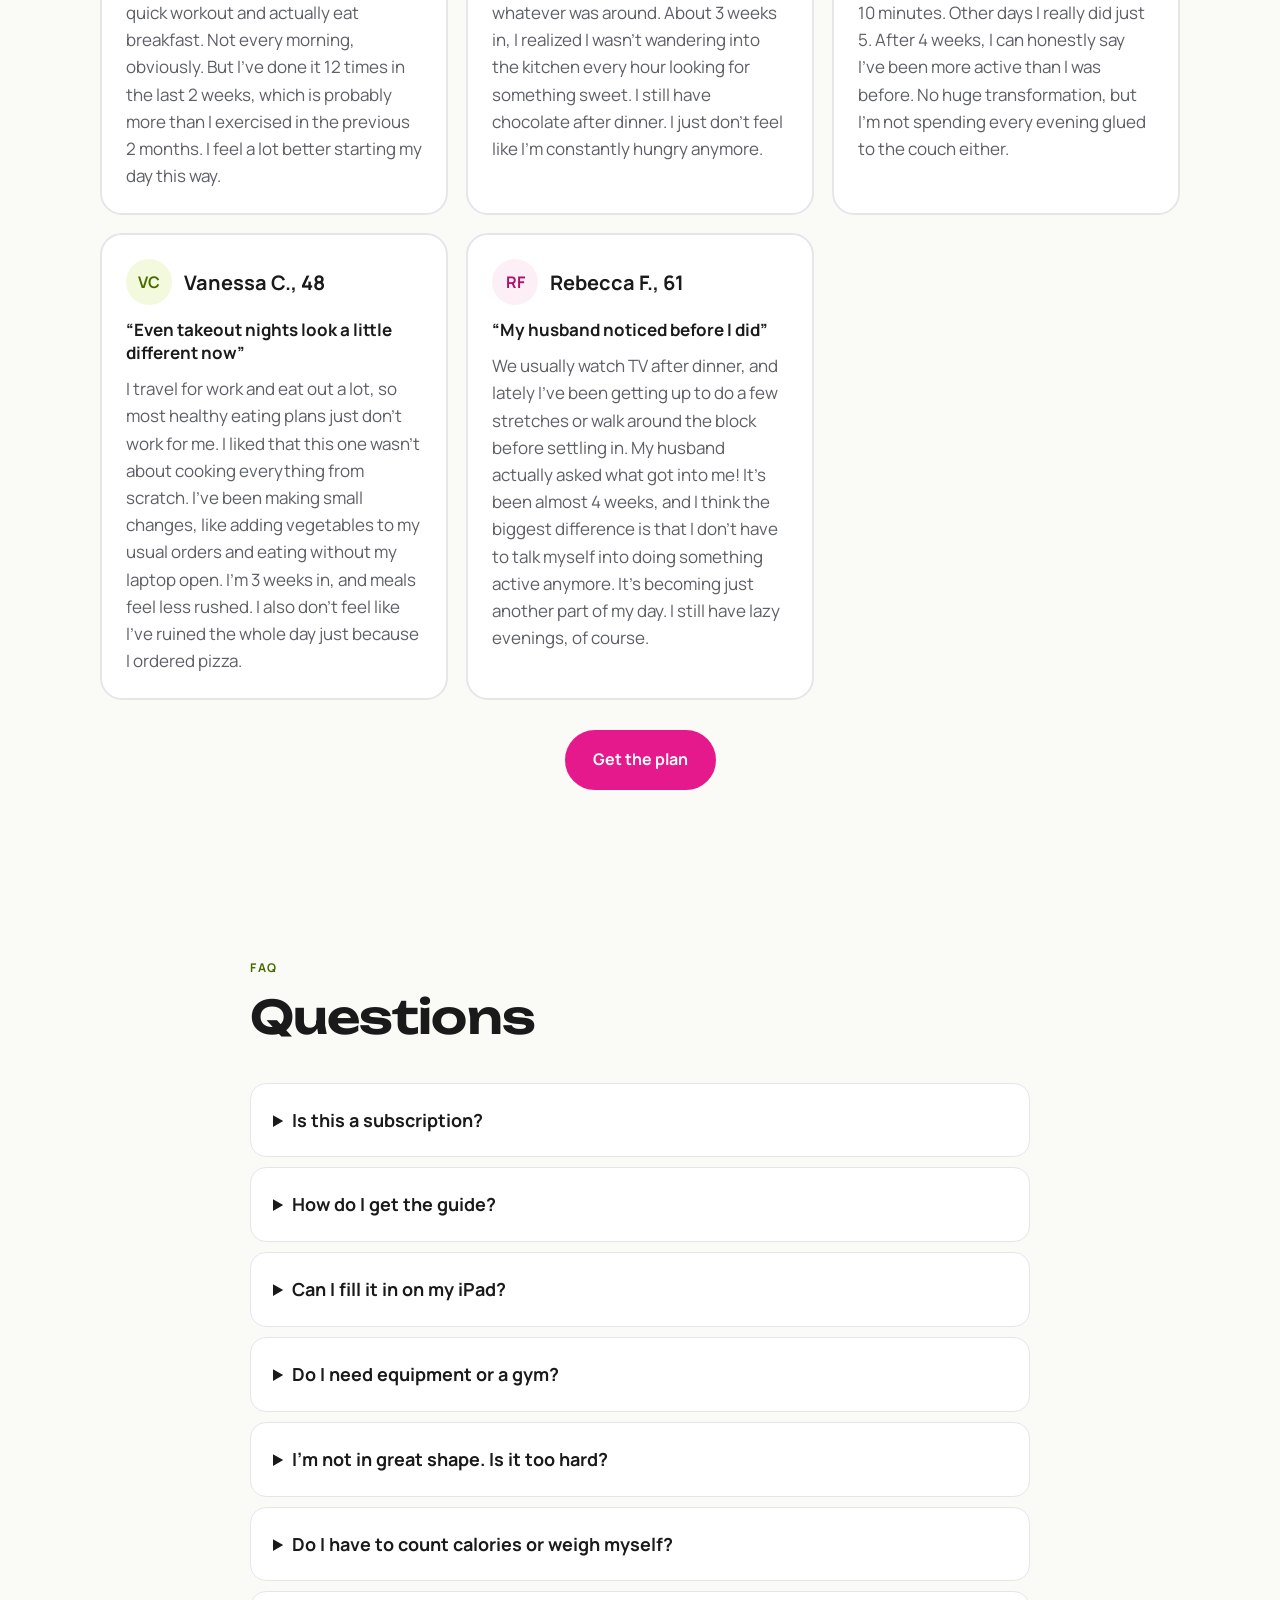
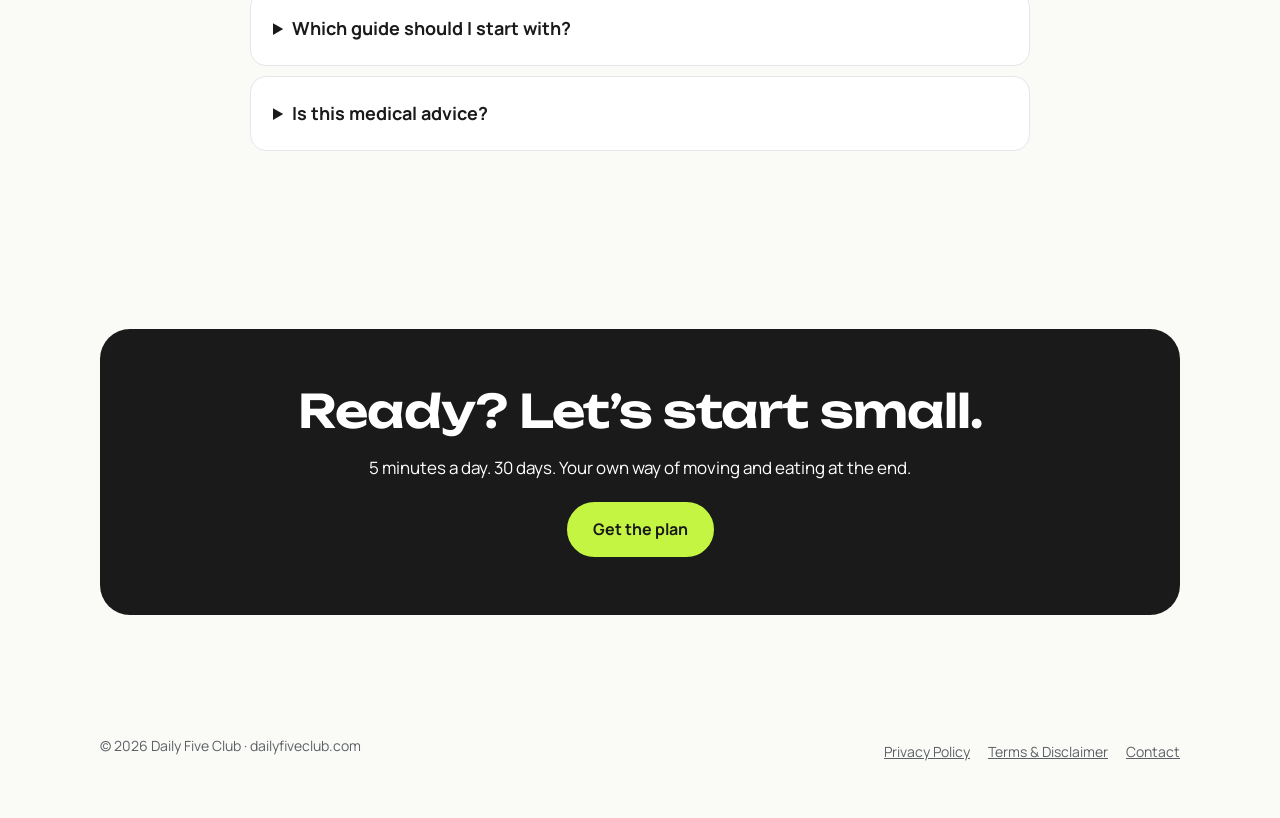
==== commit a1c8aa4e: "Add reader reviews from the earlier Spanish-language edition Co-Authored-By: Claude Opus 5.5 <norepl" ====
--- a/index.html
+++ b/index.html
@@ -228,17 +228,19 @@
 </section>
 
 <section class="reviews" id="reviews">
+<!-- Отзывы читательниц испанской версии (методика та же). Подлинность и согласия на публикацию подтвердила Светлана Цыро 17.11.2026. -->
  <div class="wrap">
   <div class="head">
    <p class="r4 pink">What readers say</p>
    <h2 class="r1">Small steps, real changes</h2>
   </div>
-  <!-- ПРОТОТИП: сюда только настоящие отзывы читательниц (бета-тест). Выдуманные отзывы в США запрещены правилами FTC. -->
-  <div class="proto">Prototype: this section is for real reviews from beta readers. Add them before launch.</div>
+  <p class="exnote">From readers who followed the same method in our earlier Spanish-language edition.</p>
   <div class="grid">
-   <div class="rcard"><div class="who"><span class="avatar"></span><div><p class="r2">Reader name</p><p class="soft">Guide · state</p></div></div><p class="soft">A real review goes here.</p></div>
-   <div class="rcard"><div class="who"><span class="avatar"></span><div><p class="r2">Reader name</p><p class="soft">Guide · state</p></div></div><p class="soft">A real review goes here.</p></div>
-   <div class="rcard"><div class="who"><span class="avatar"></span><div><p class="r2">Reader name</p><p class="soft">Guide · state</p></div></div><p class="soft">A real review goes here.</p></div>
+   <div class="rcard"><div class="who"><span class="avatar">MT</span><div><p class="r2">Megan T., 37</p></div></div><p class="rhead">“Turns out I don’t need a perfect morning routine”</p><p class="soft">I have about 20 minutes between getting the kids out the door and starting work. I used to spend that time scrolling on my phone. Now I do a quick workout and actually eat breakfast. Not every morning, obviously. But I’ve done it 12 times in the last 2 weeks, which is probably more than I exercised in the previous 2 months. I feel a lot better starting my day this way.</p></div>
+   <div class="rcard"><div class="who"><span class="avatar l">KS</span><div><p class="r2">Kimberly S., 51</p></div></div><p class="rhead">“The snack drawer is still there, I just visit it less”</p><p class="soft">I didn’t really change what I eat all that much. I started paying attention to my lunches and adding something more filling instead of just grabbing whatever was around. About 3 weeks in, I realized I wasn’t wandering into the kitchen every hour looking for something sweet. I still have chocolate after dinner. I just don’t feel like I’m constantly hungry anymore.</p></div>
+   <div class="rcard"><div class="who"><span class="avatar">AP</span><div><p class="r2">Allison P., 42</p></div></div><p class="rhead">“I thought 5 minutes sounded ridiculous”</p><p class="soft">Seriously, what’s 5 minutes going to do? But I tried it anyway. The funny thing is, once I started moving, sometimes I’d keep going for another 10 minutes. Other days I really did just 5. After 4 weeks, I can honestly say I’ve been more active than I was before. No huge transformation, but I’m not spending every evening glued to the couch either.</p></div>
+   <div class="rcard"><div class="who"><span class="avatar l">VC</span><div><p class="r2">Vanessa C., 48</p></div></div><p class="rhead">“Even takeout nights look a little different now”</p><p class="soft">I travel for work and eat out a lot, so most healthy eating plans just don’t work for me. I liked that this one wasn’t about cooking everything from scratch. I’ve been making small changes, like adding vegetables to my usual orders and eating without my laptop open. I’m 3 weeks in, and meals feel less rushed. I also don’t feel like I’ve ruined the whole day just because I ordered pizza.</p></div>
+   <div class="rcard"><div class="who"><span class="avatar">RF</span><div><p class="r2">Rebecca F., 61</p></div></div><p class="rhead">“My husband noticed before I did”</p><p class="soft">We usually watch TV after dinner, and lately I’ve been getting up to do a few stretches or walk around the block before settling in. My husband actually asked what got into me! It’s been almost 4 weeks, and I think the biggest difference is that I don’t have to talk myself into doing something active anymore. It’s becoming just another part of my day. I still have lazy evenings, of course.</p></div>
   </div>
   <p class="center-cta"><a class="btn pink" href="#pricing">Get the plan</a></p>
  </div>
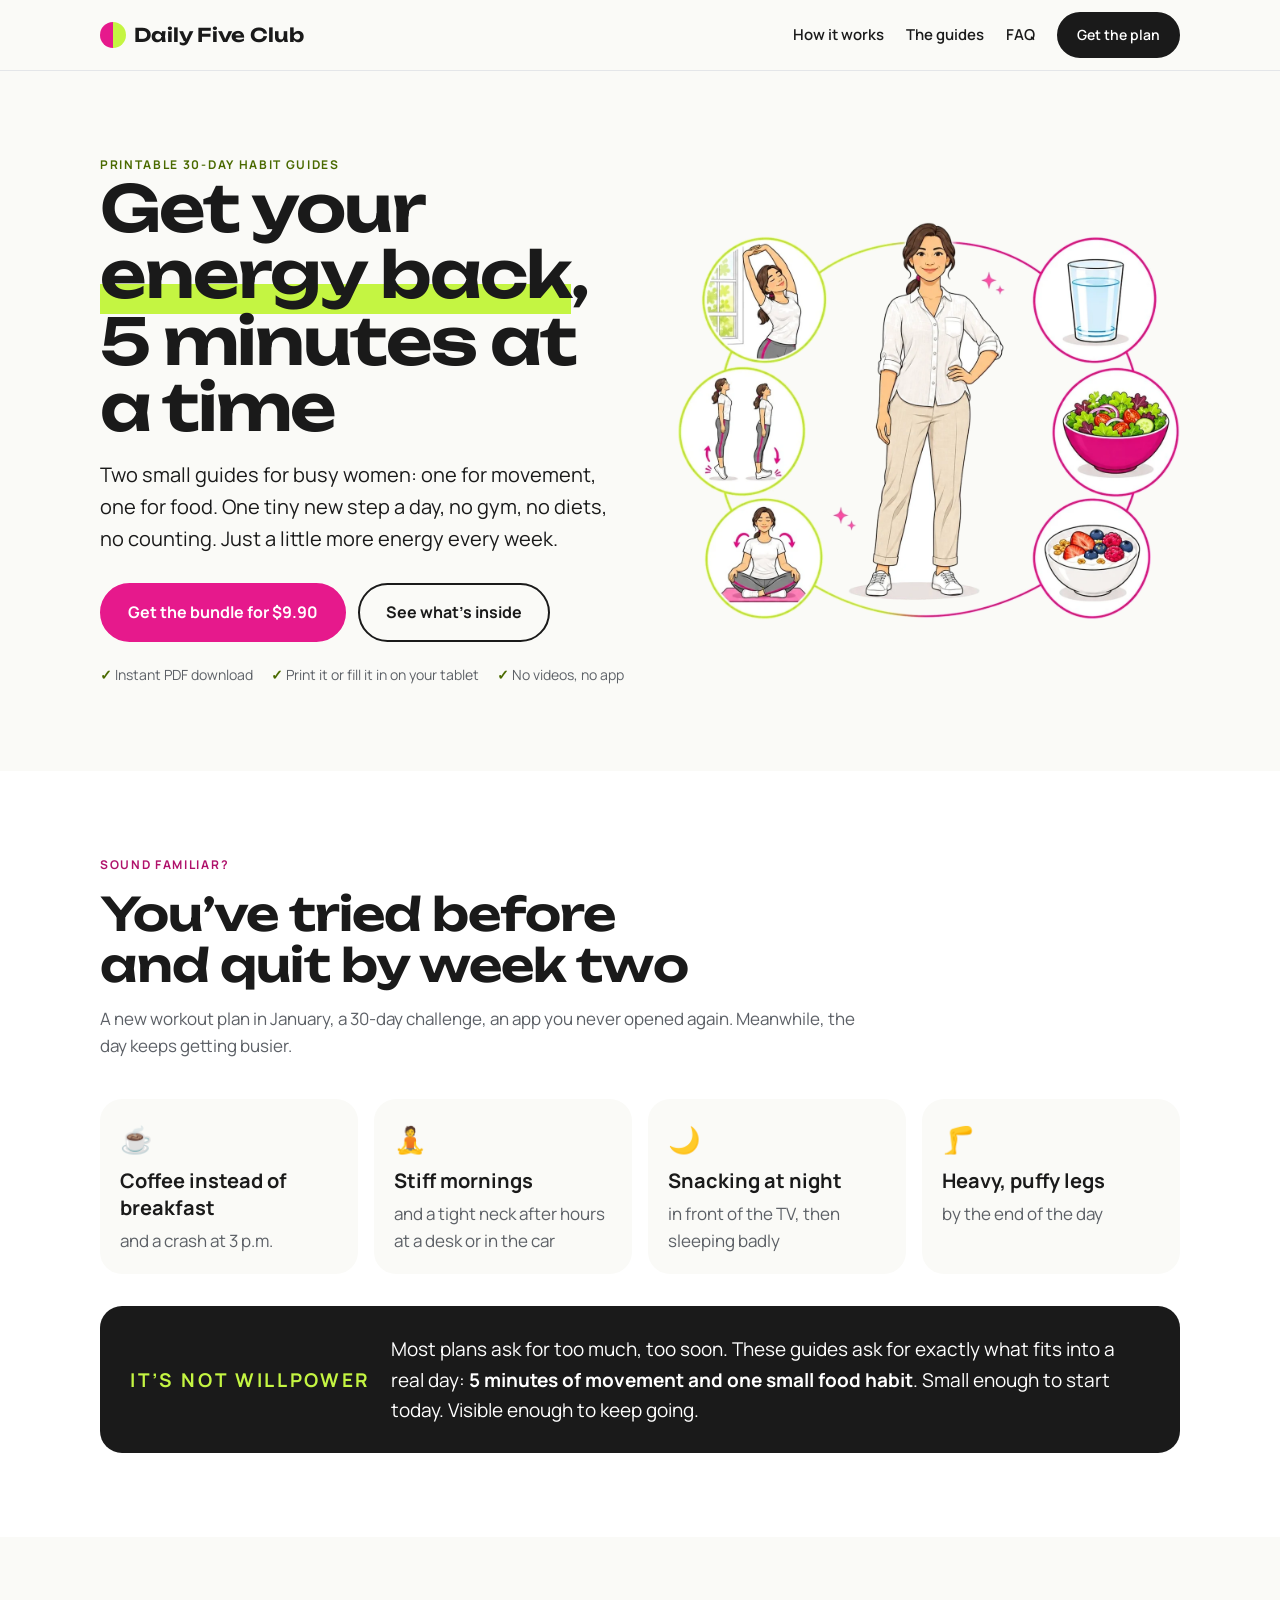
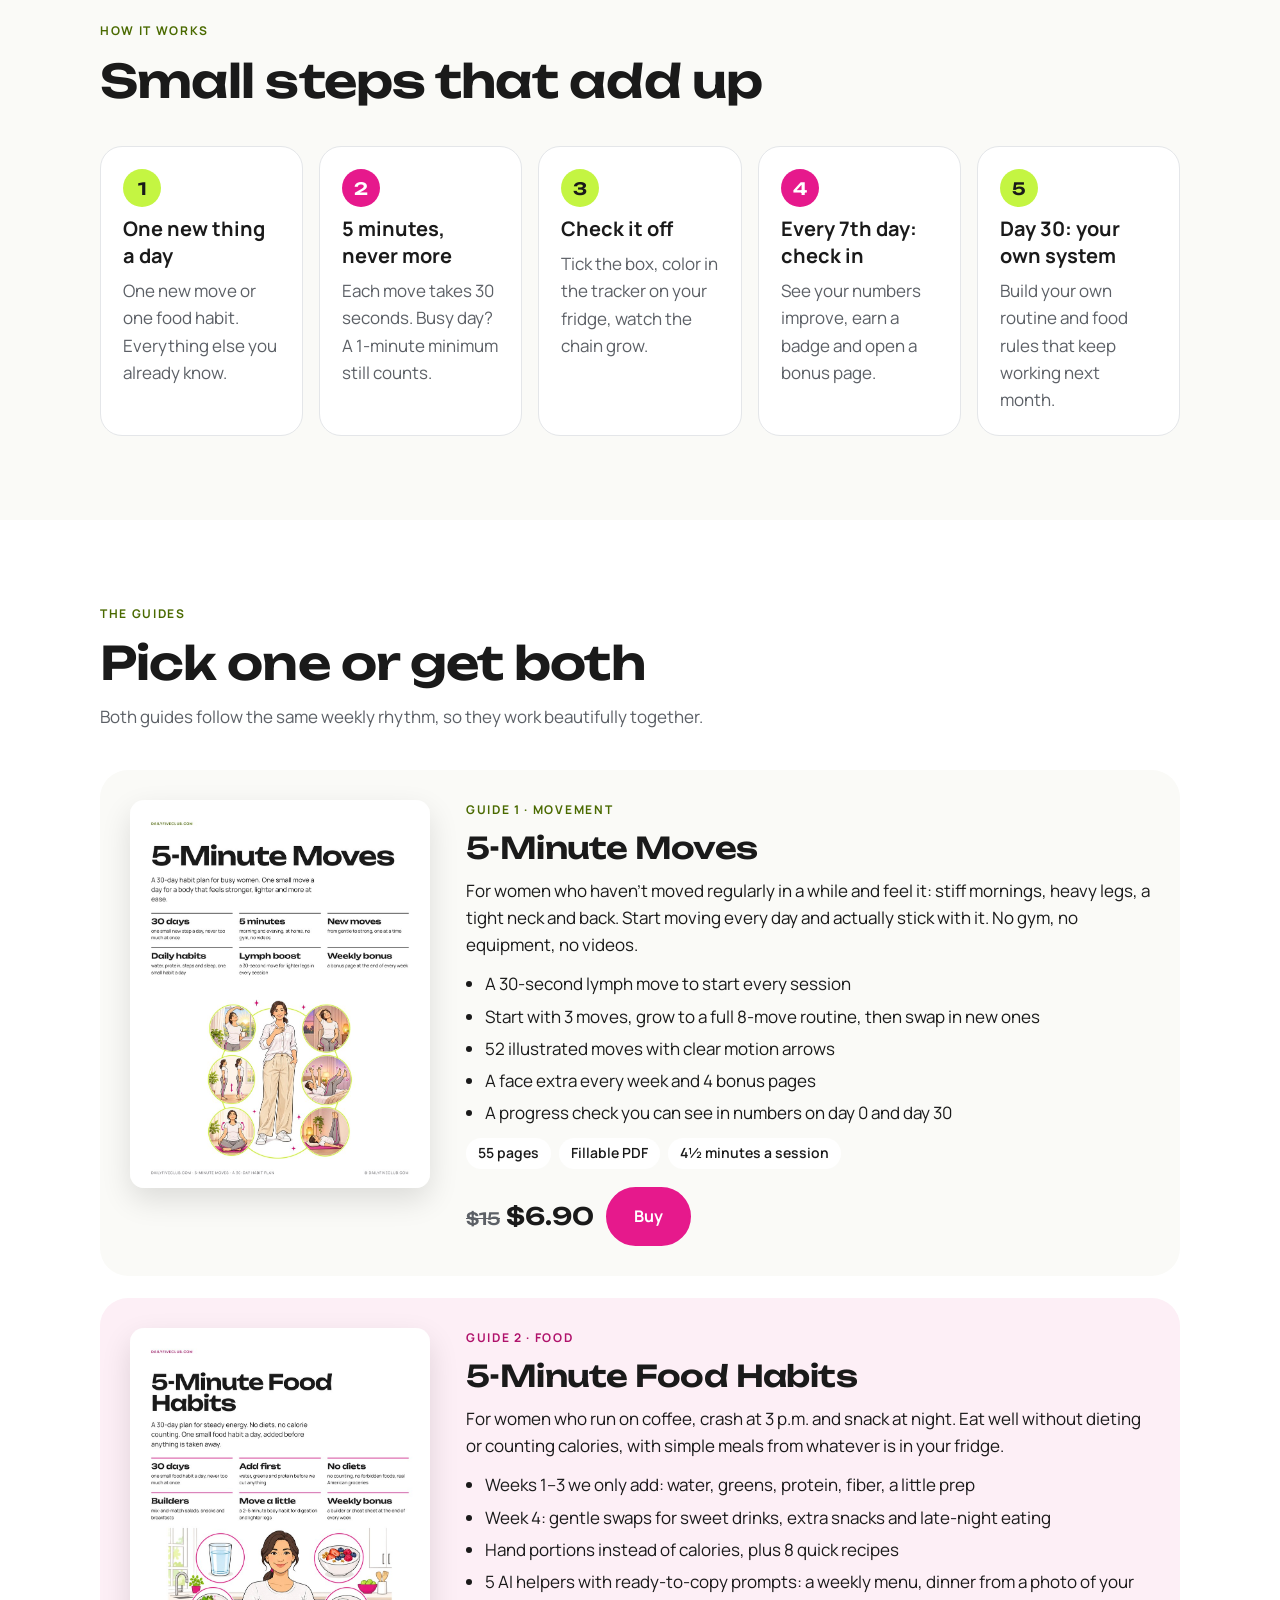
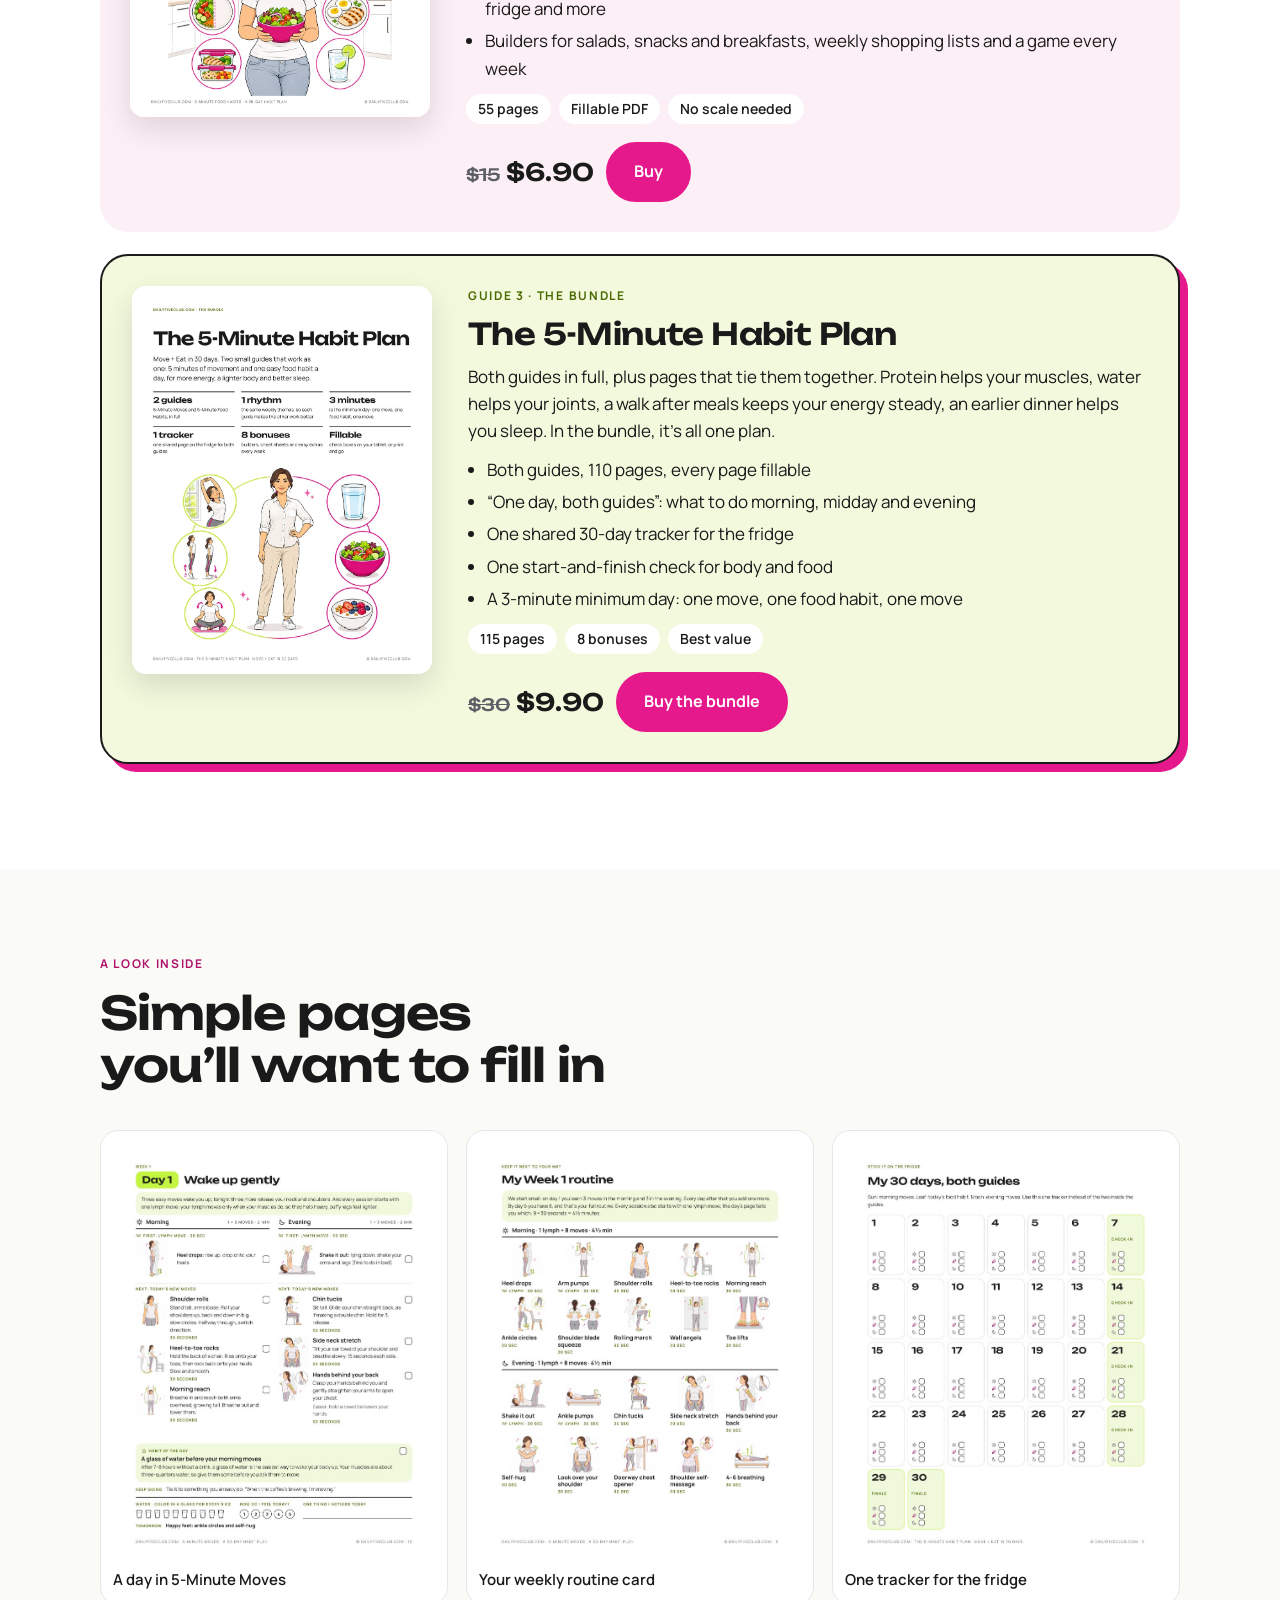
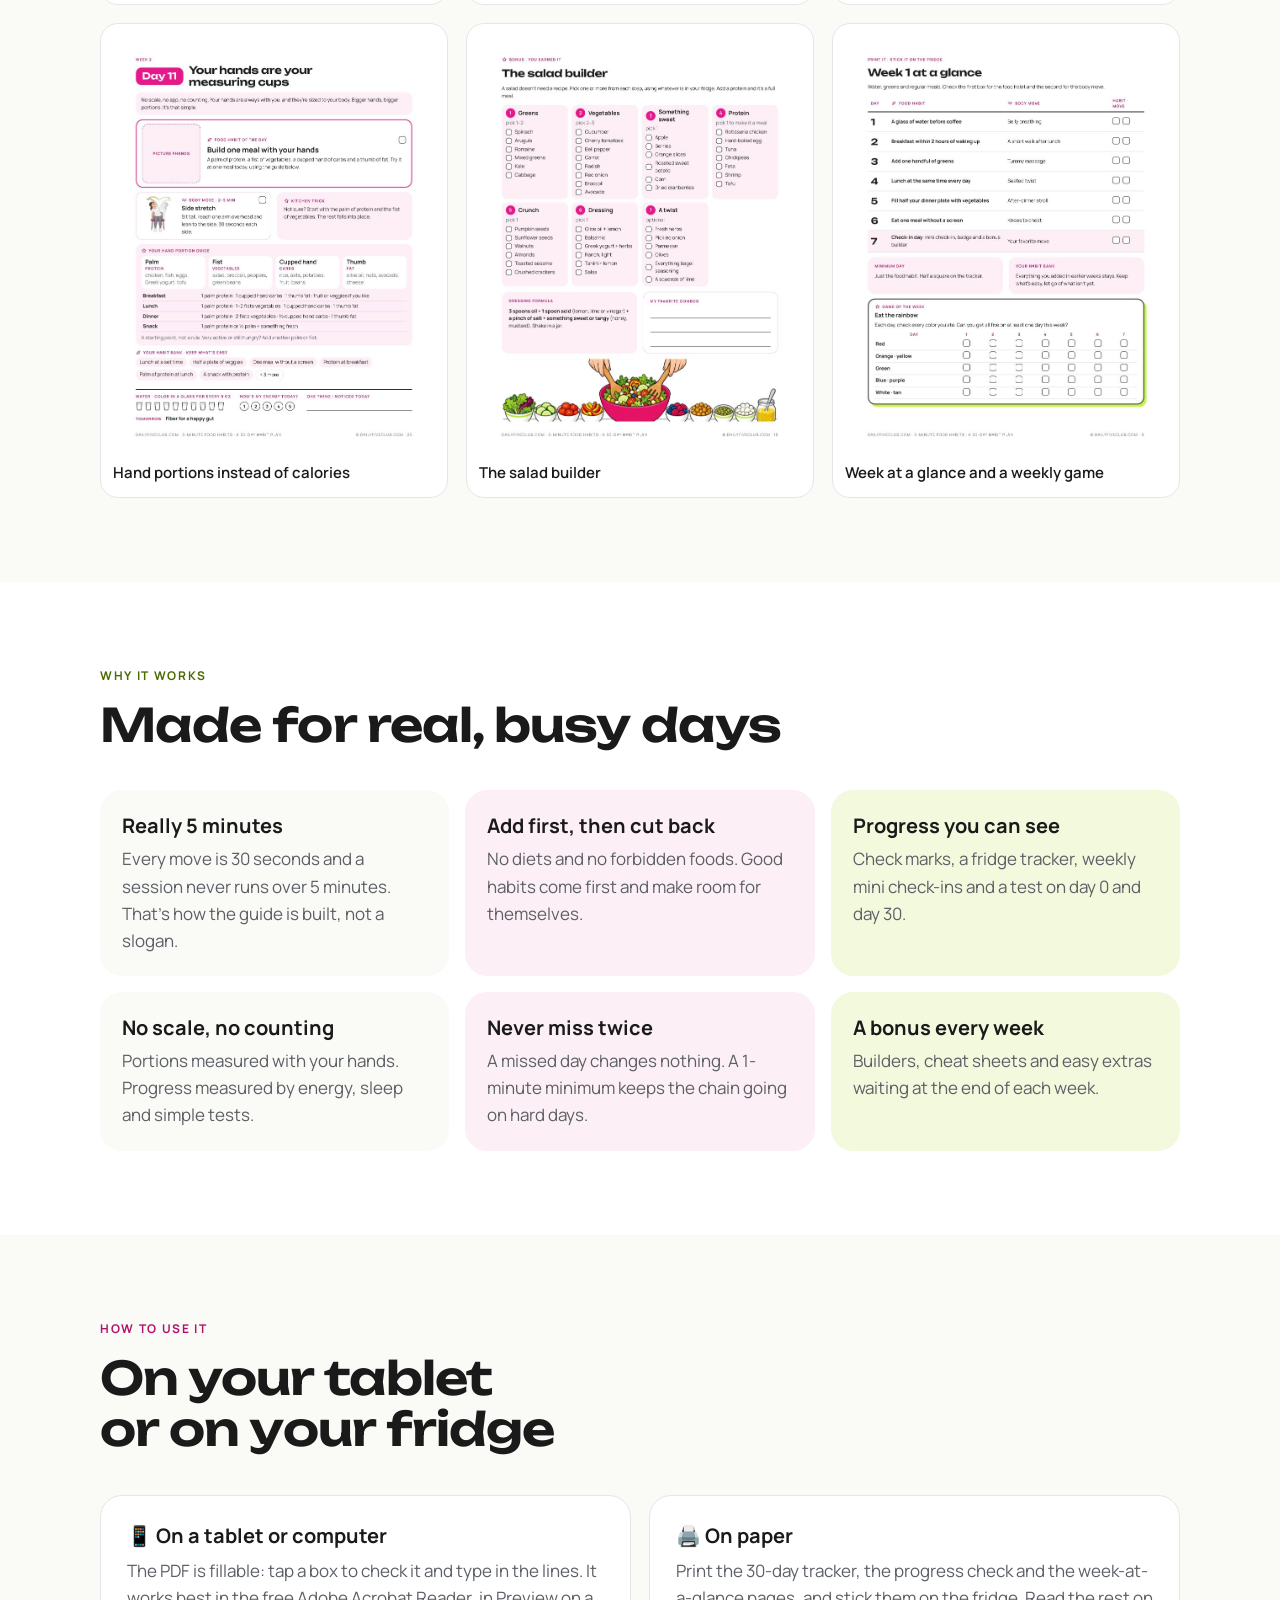
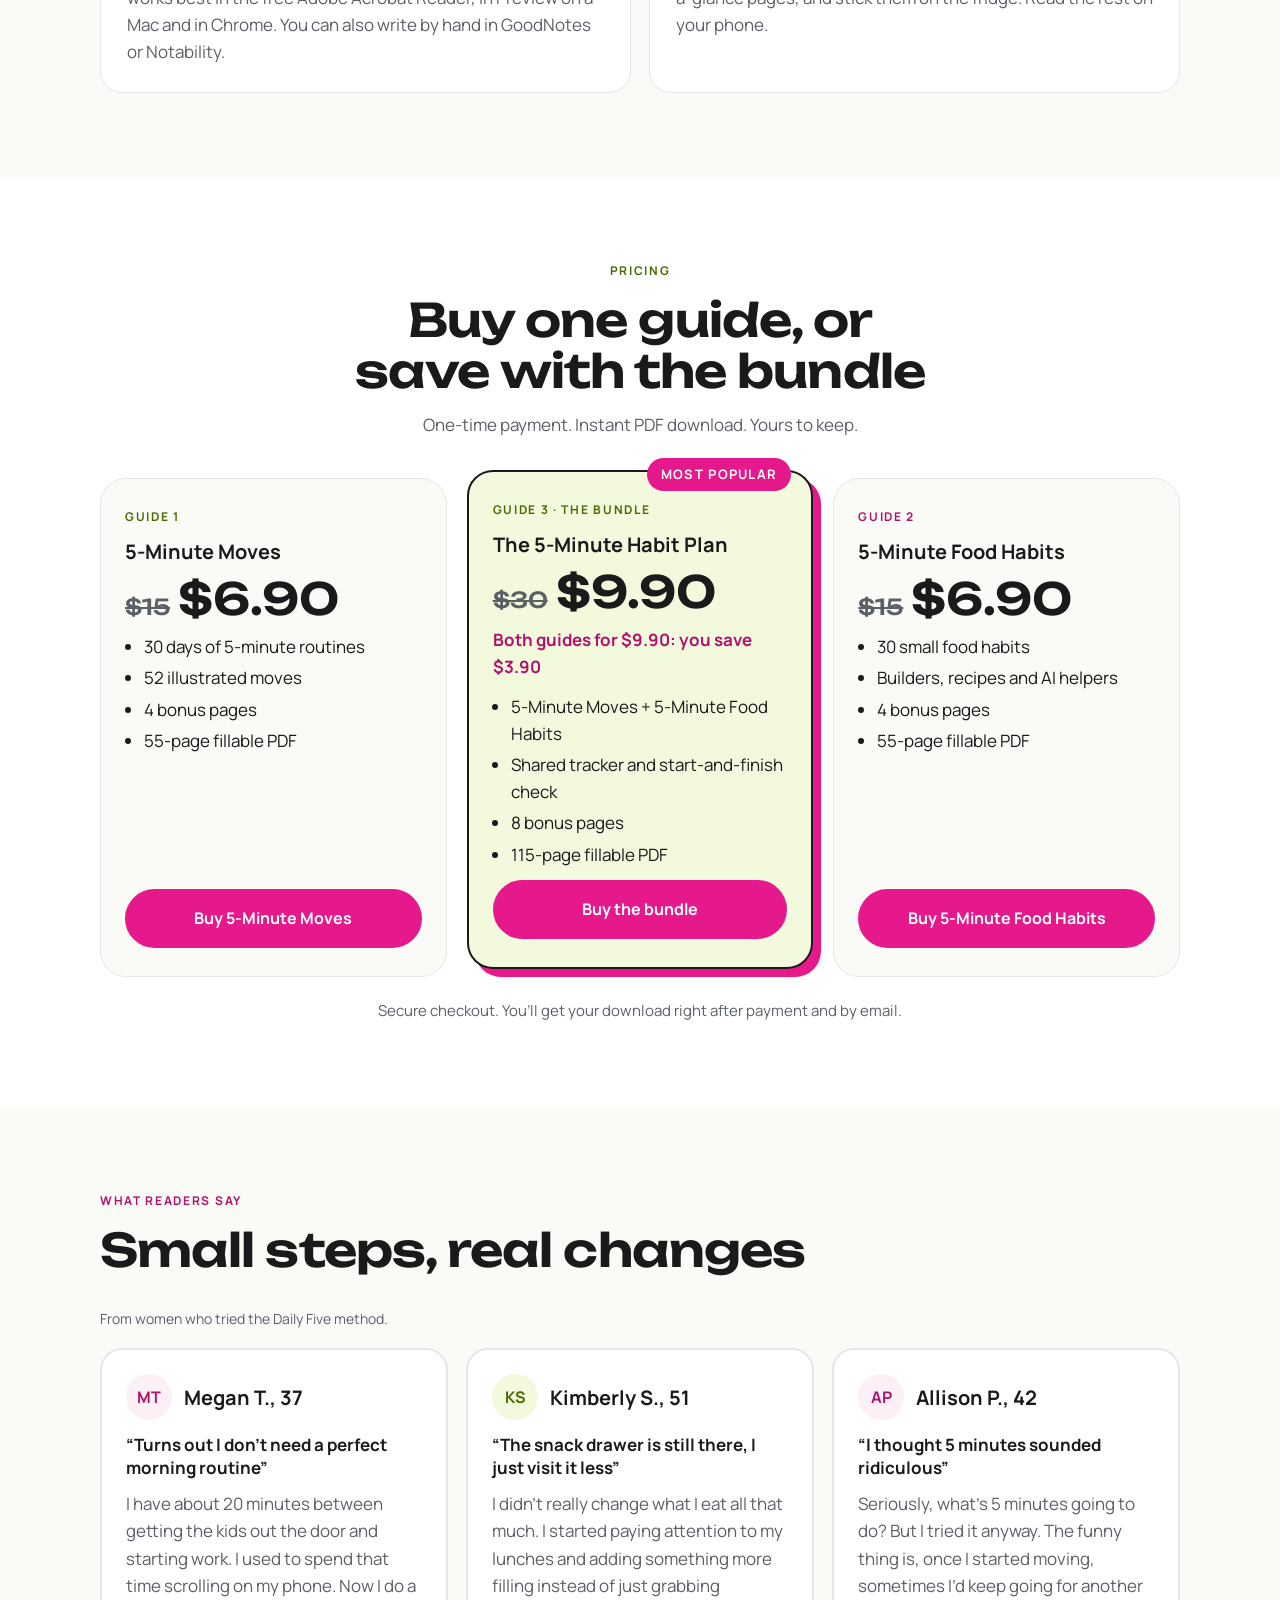
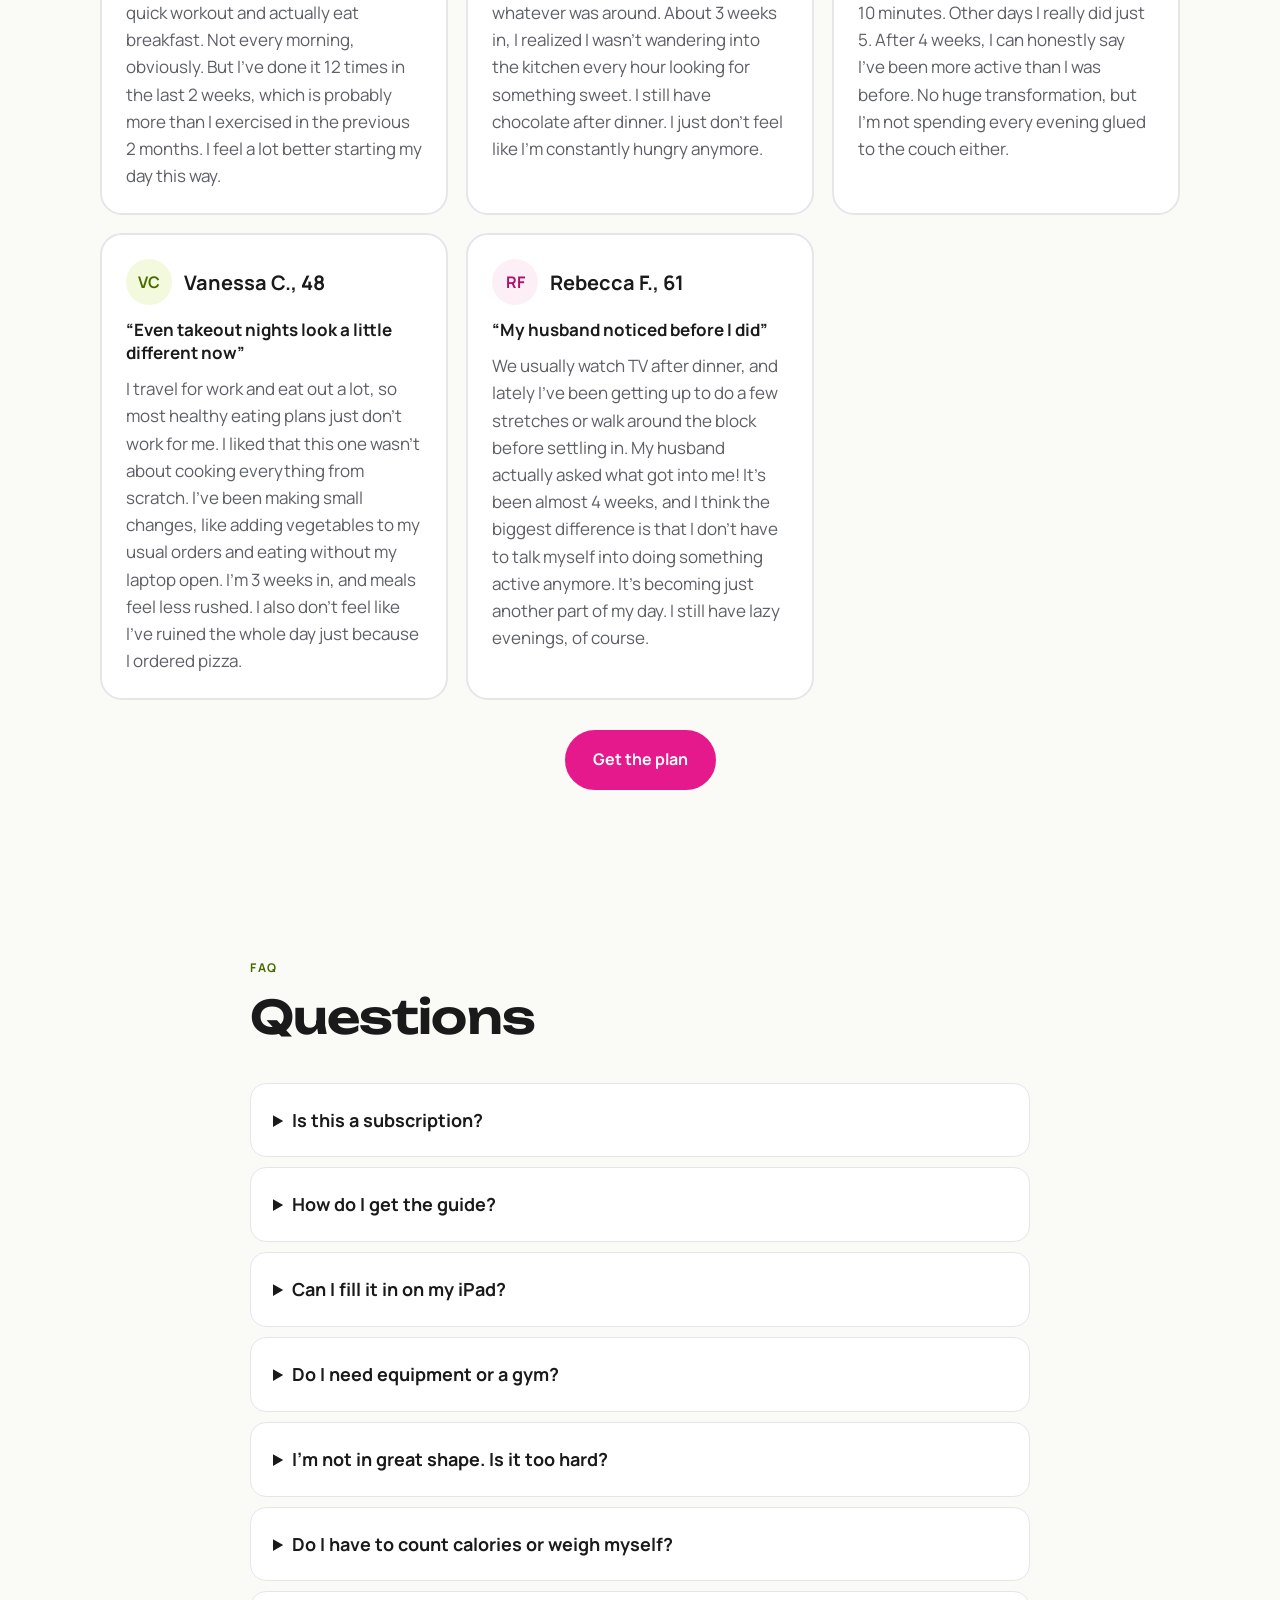
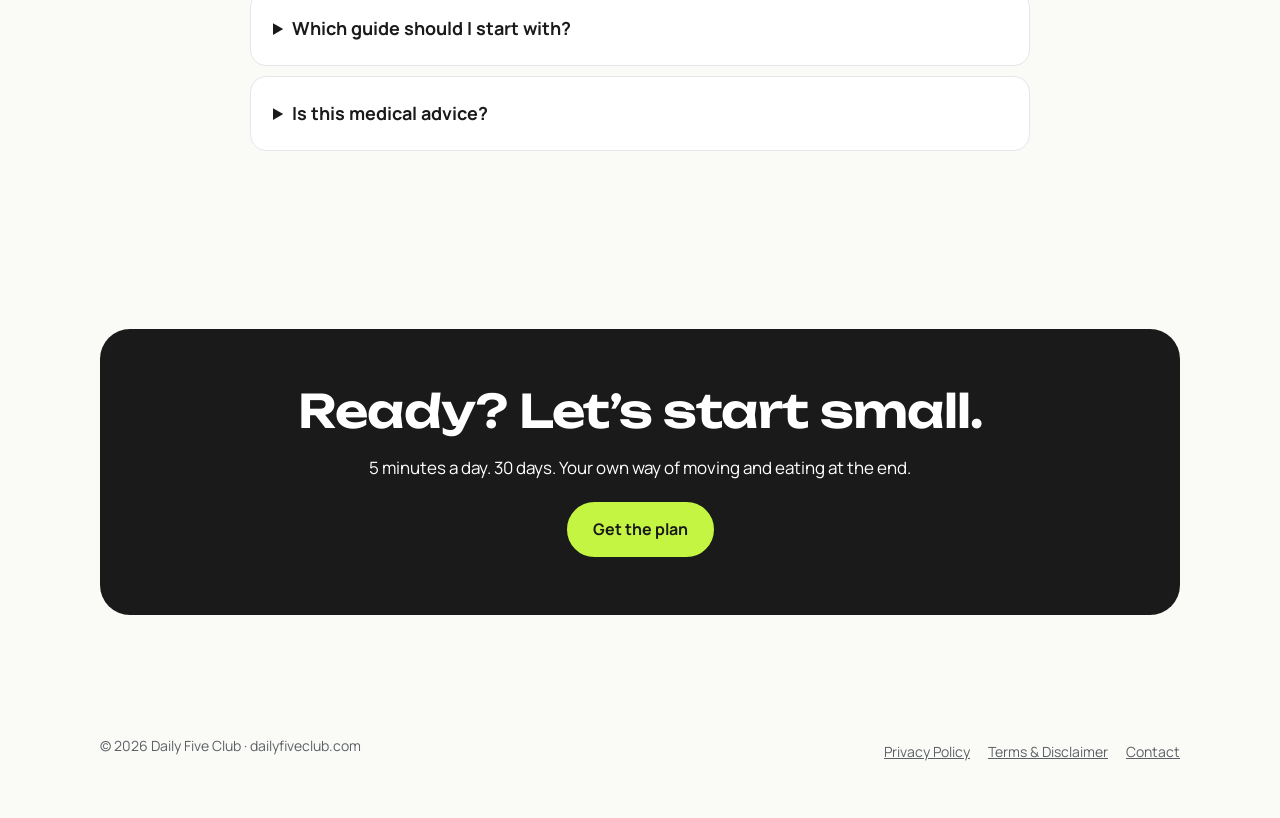
==== commit 4c2246ad: "Neutral reviews caption Co-Authored-By: Claude Opus 5.5 <noreply@anthropic.com>" ====
--- a/index.html
+++ b/index.html
@@ -234,7 +234,7 @@
    <p class="r4 pink">What readers say</p>
    <h2 class="r1">Small steps, real changes</h2>
   </div>
-  <p class="exnote">From readers who followed the same method in our earlier Spanish-language edition.</p>
+  <p class="exnote">From women who tried the Daily Five method.</p>
   <div class="grid">
    <div class="rcard"><div class="who"><span class="avatar">MT</span><div><p class="r2">Megan T., 37</p></div></div><p class="rhead">“Turns out I don’t need a perfect morning routine”</p><p class="soft">I have about 20 minutes between getting the kids out the door and starting work. I used to spend that time scrolling on my phone. Now I do a quick workout and actually eat breakfast. Not every morning, obviously. But I’ve done it 12 times in the last 2 weeks, which is probably more than I exercised in the previous 2 months. I feel a lot better starting my day this way.</p></div>
    <div class="rcard"><div class="who"><span class="avatar l">KS</span><div><p class="r2">Kimberly S., 51</p></div></div><p class="rhead">“The snack drawer is still there, I just visit it less”</p><p class="soft">I didn’t really change what I eat all that much. I started paying attention to my lunches and adding something more filling instead of just grabbing whatever was around. About 3 weeks in, I realized I wasn’t wandering into the kitchen every hour looking for something sweet. I still have chocolate after dinner. I just don’t feel like I’m constantly hungry anymore.</p></div>
